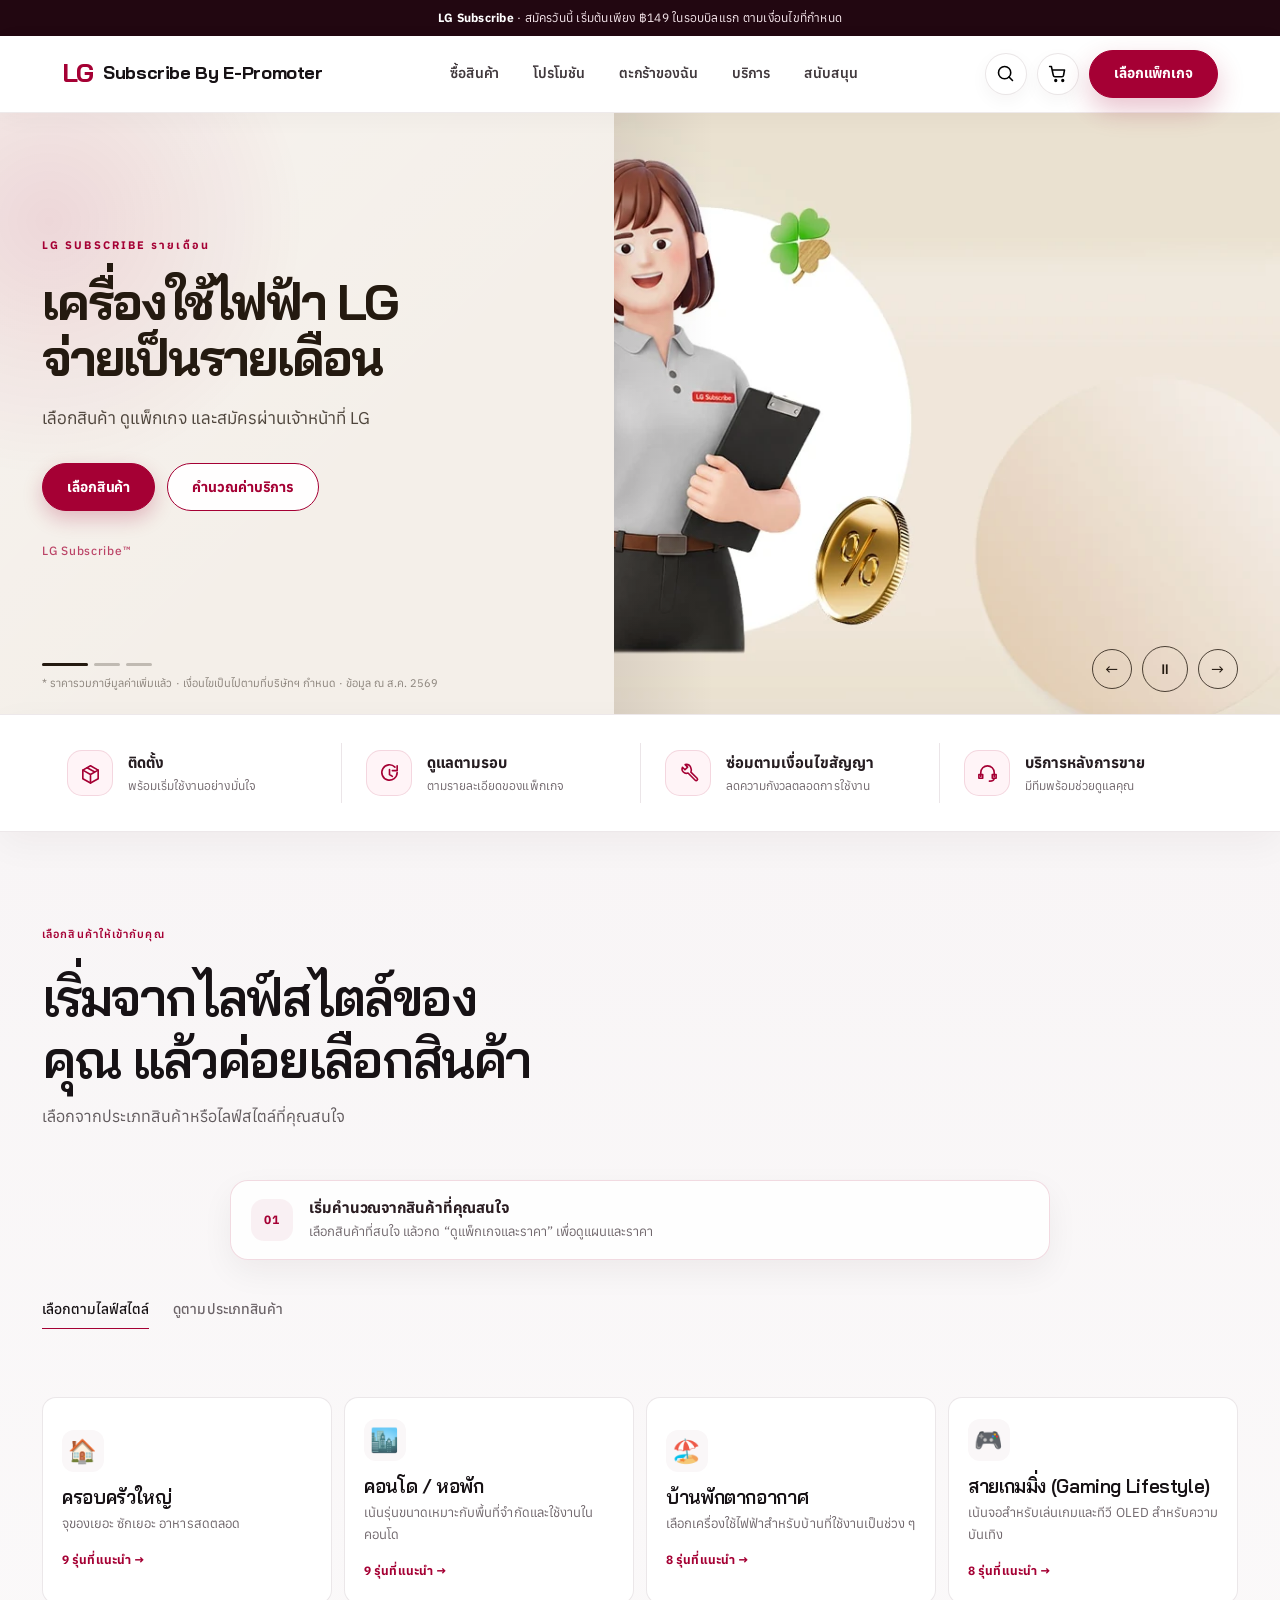
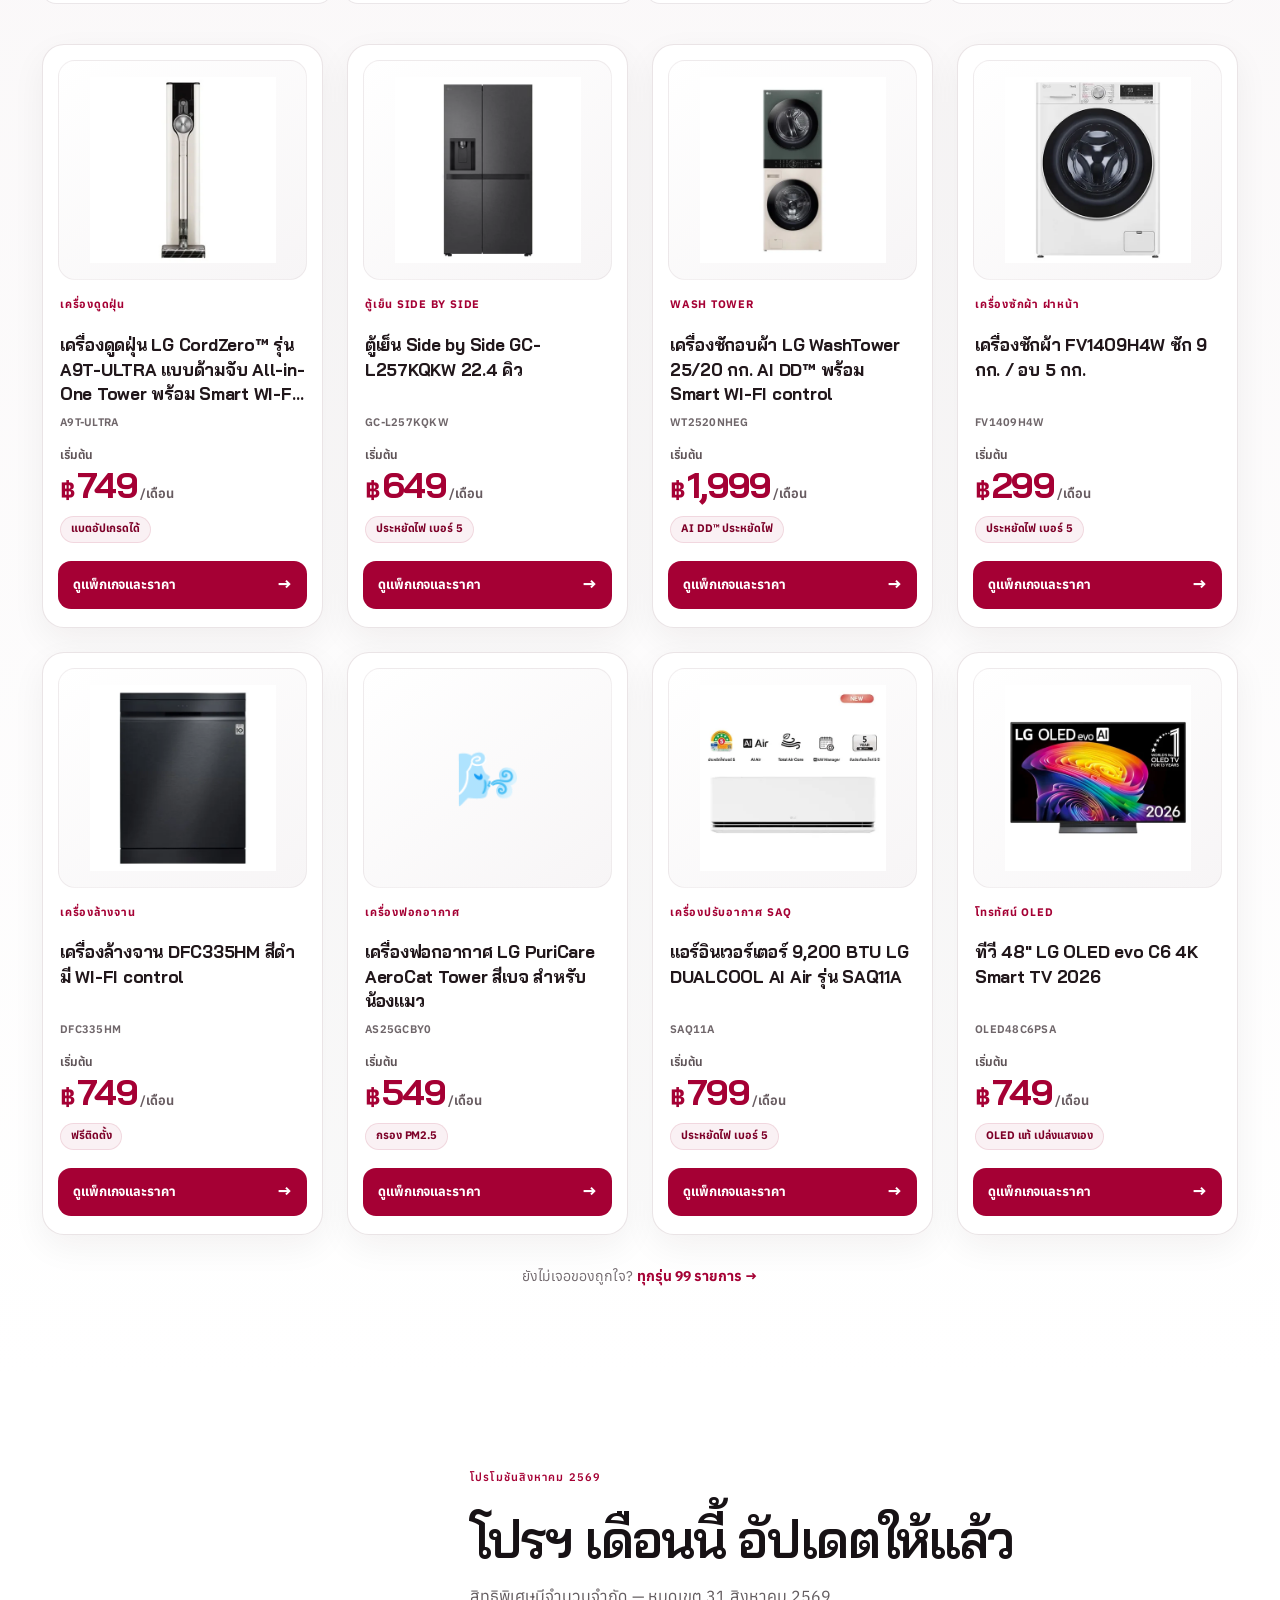
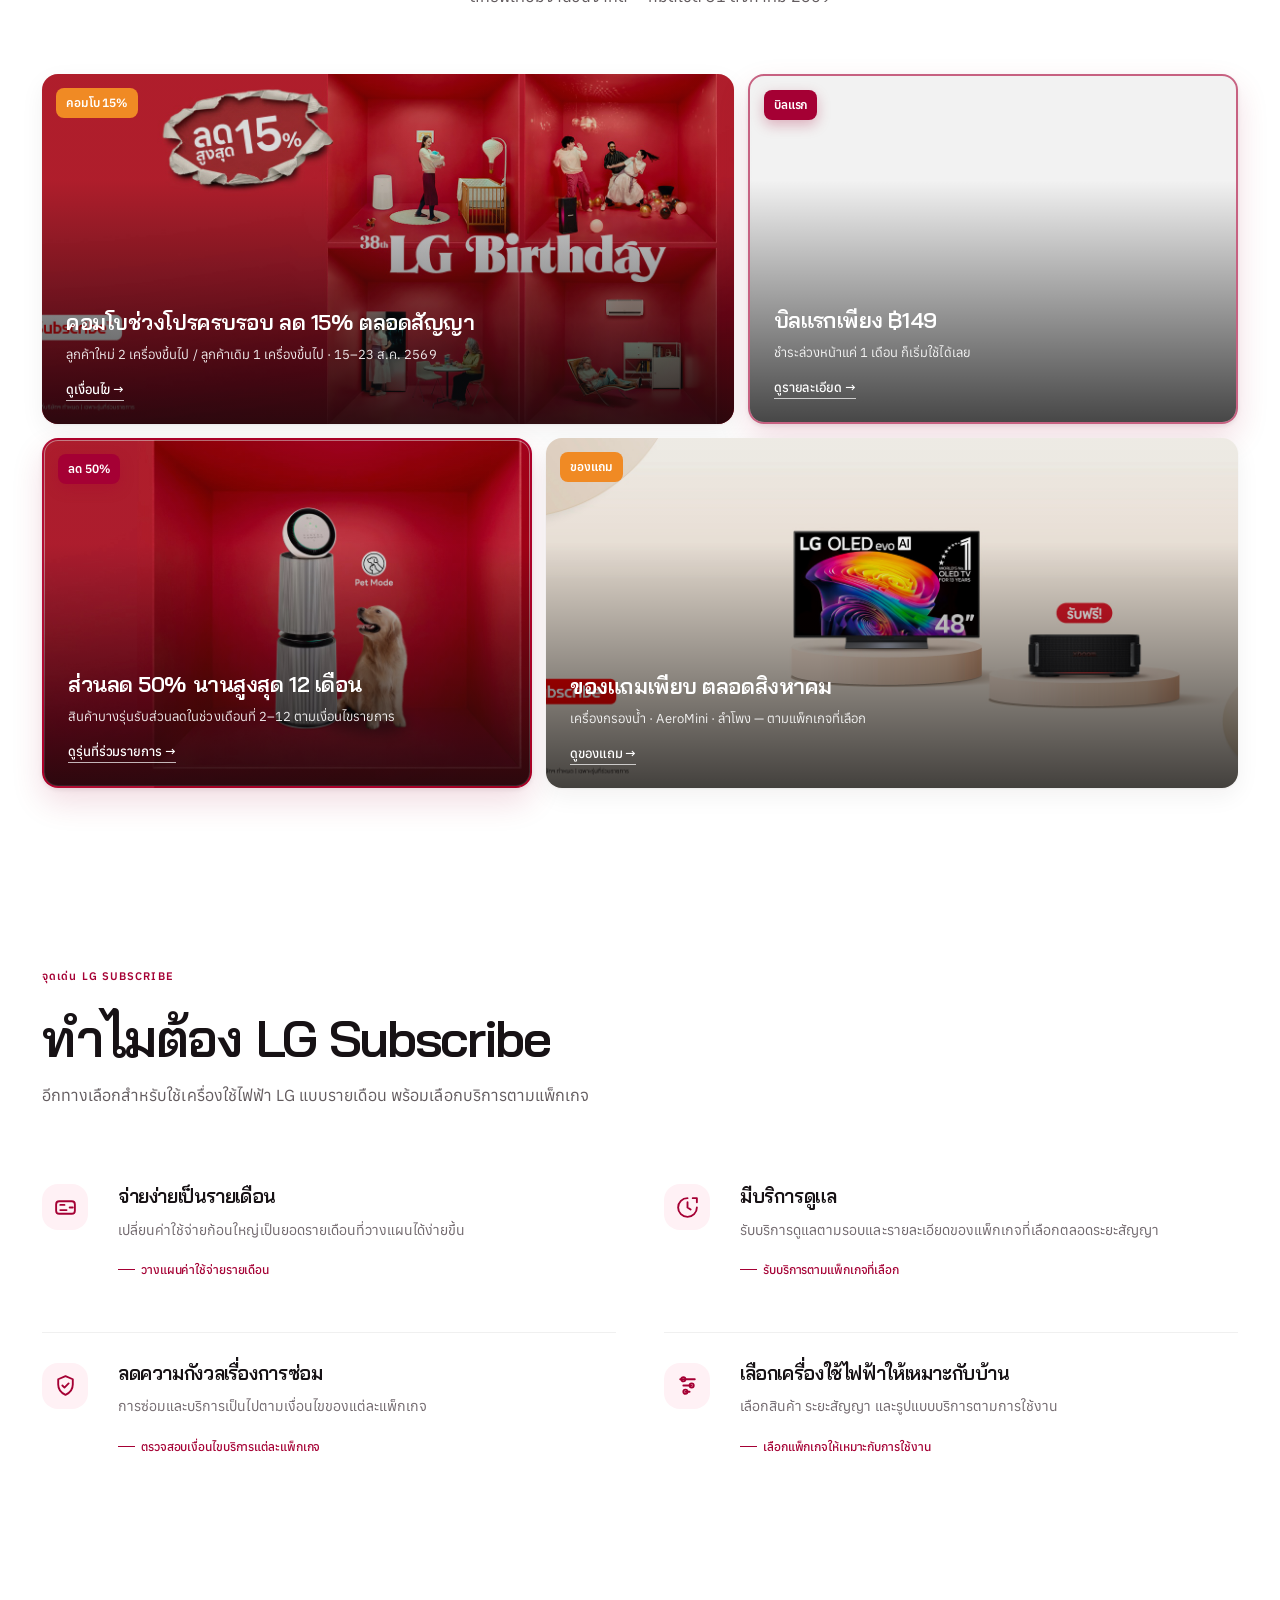
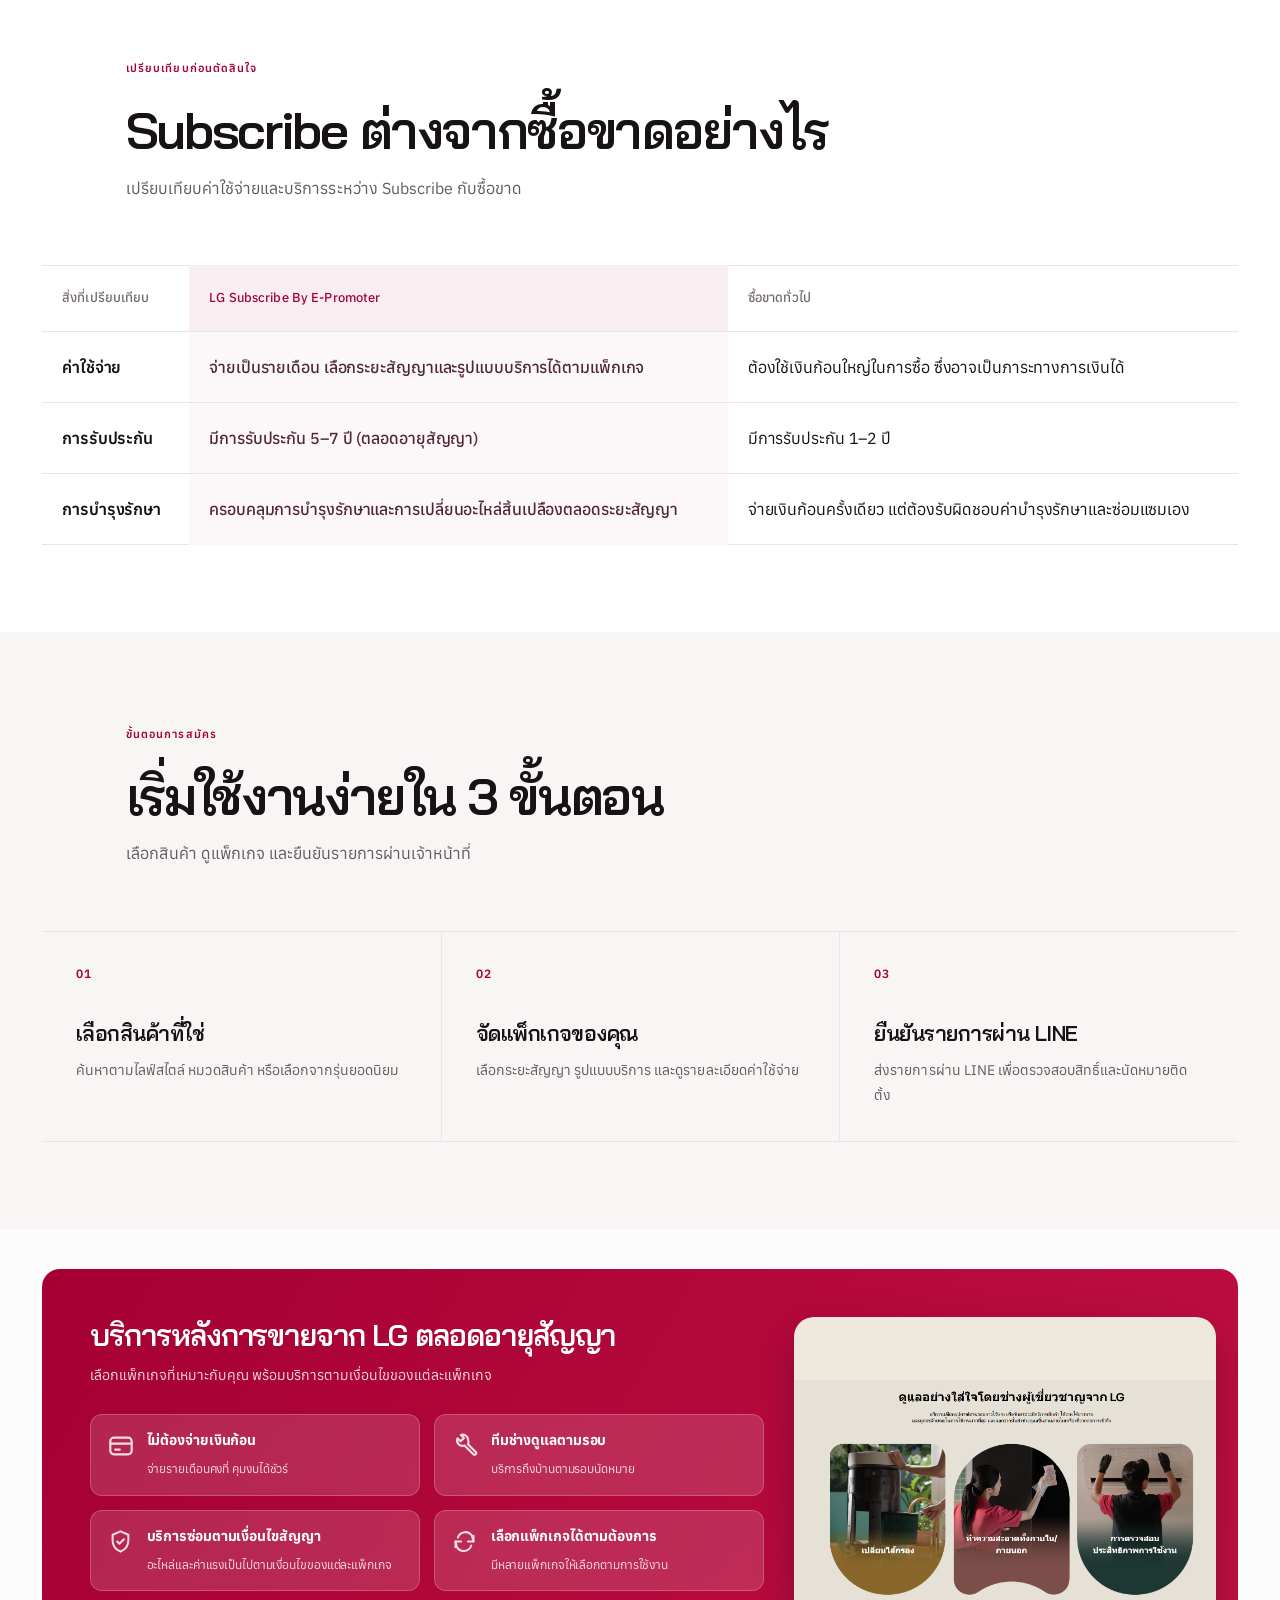
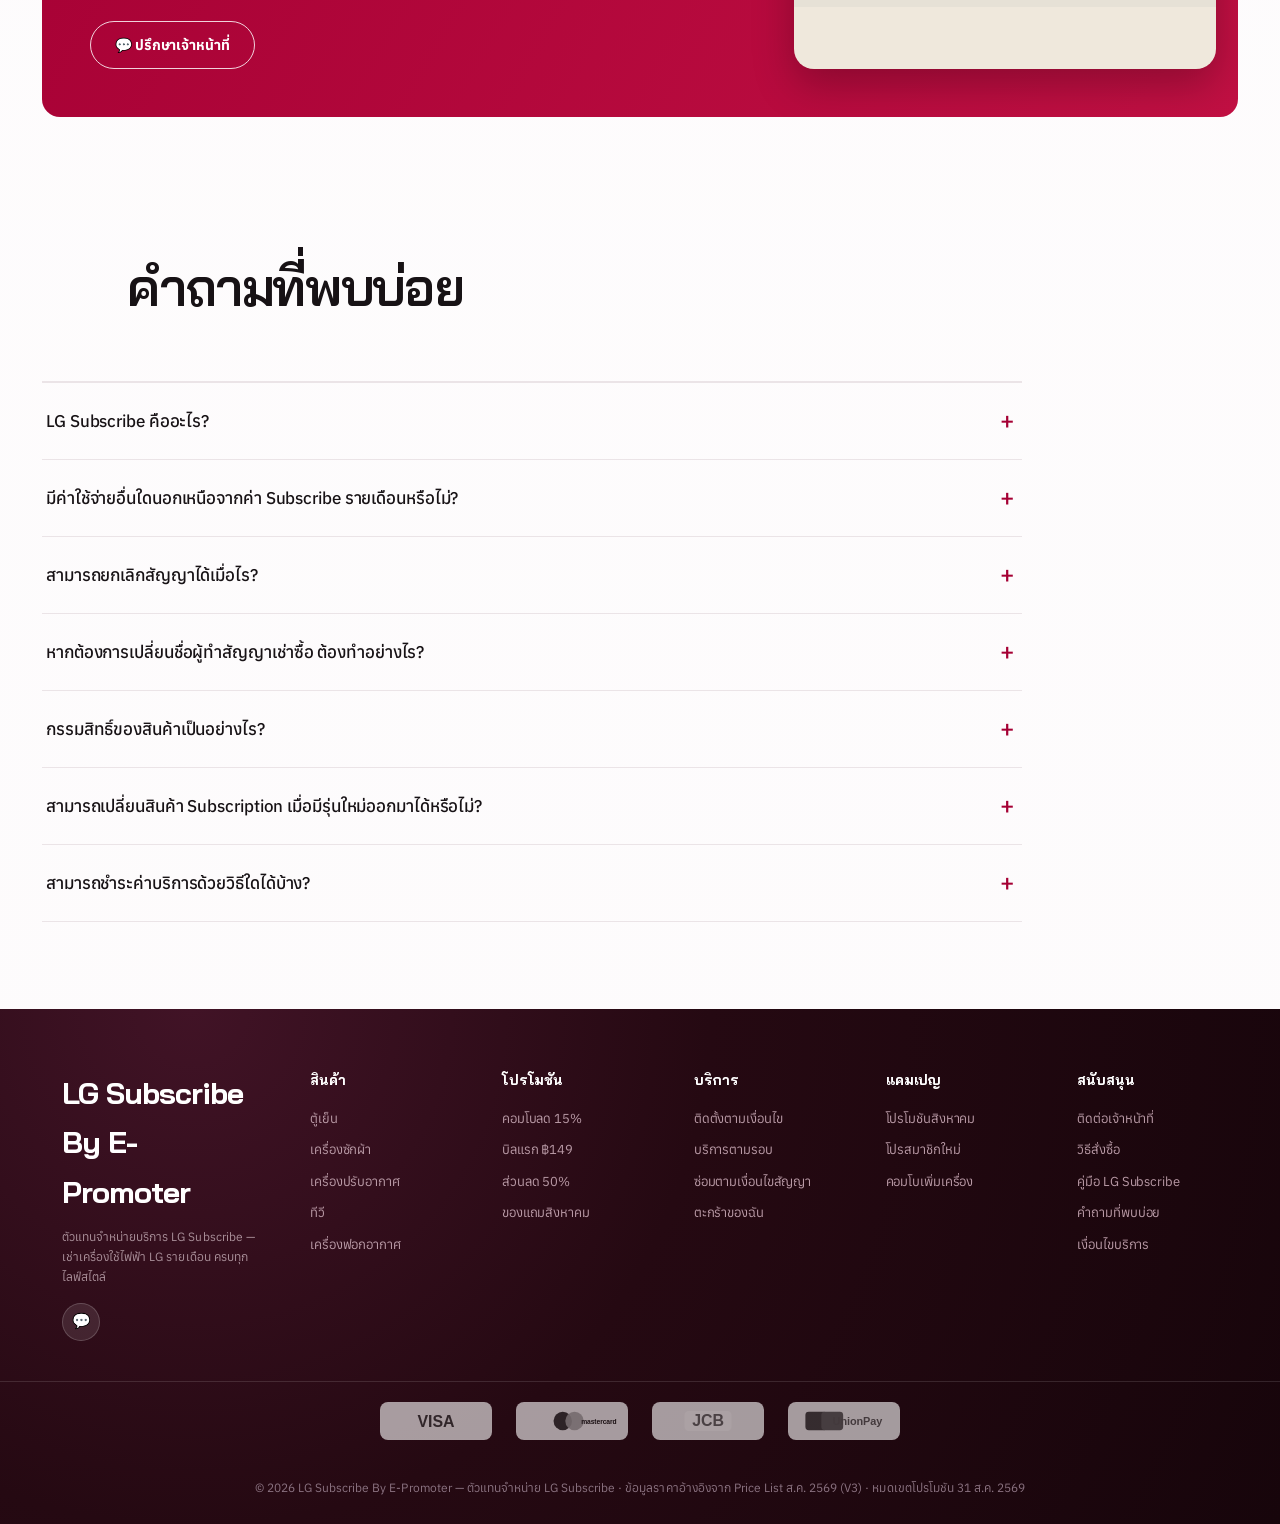
==== index.html @ c9eb8972 "Replace service section care artwork" ====
<!DOCTYPE html>
<html lang="th">
<head>
    <meta charset="UTF-8">
    <meta name="viewport" content="width=device-width, initial-scale=1.0">
    <meta name="description" content="เลือกเครื่องใช้ไฟฟ้า LG Subscribe แบบรายเดือน พร้อมบริการดูแลตามแพ็กเกจ เปรียบเทียบสินค้า ราคา และสร้างแพ็กเกจ LG Subscribe By E-Promoter ได้ในที่เดียว">
    <meta name="theme-color" content="#A50034">
    <link rel="canonical" href="https://eakkapantanyanon.github.io/lg-subscribe-store/">
    <link rel="icon" href="data:image/svg+xml,%3Csvg xmlns='http://www.w3.org/2000/svg' viewBox='0 0 32 32'%3E%3Ccircle cx='16' cy='16' r='16' fill='%23A50034'/%3E%3Ctext x='16' y='21' text-anchor='middle' font-family='Arial' font-size='14' font-weight='700' fill='white'%3ELG%3C/text%3E%3C/svg%3E">
    <meta property="og:title" content="LG Subscribe By E-Promoter | LG Subscribe เช่าเครื่องใช้ไฟฟ้ารายเดือน">
    <meta property="og:description" content="เลือกเครื่องใช้ไฟฟ้า LG Subscribe แบบรายเดือน พร้อมบริการดูแลตามแพ็กเกจและสร้างแพ็กเกจ LG Subscribe By E-Promoter">
    <meta property="og:type" content="website">
    <meta property="og:url" content="https://eakkapantanyanon.github.io/lg-subscribe-store/">
    <meta property="og:image" content="https://eakkapantanyanon.github.io/lg-subscribe-store/images/hero-8-d.webp">
    <meta name="twitter:card" content="summary_large_image">
    <meta name="twitter:title" content="LG Subscribe By E-Promoter | LG Subscribe เช่าเครื่องใช้ไฟฟ้ารายเดือน">
    <meta name="twitter:description" content="เลือกเครื่องใช้ไฟฟ้า LG Subscribe แบบรายเดือน พร้อมบริการดูแลตามแพ็กเกจและสร้างแพ็กเกจ LG Subscribe By E-Promoter">
    <meta name="twitter:image" content="https://eakkapantanyanon.github.io/lg-subscribe-store/images/hero-8-d.webp">
    <script type="application/ld+json">{"@context":"https://schema.org","@graph":[{"@type":"Organization","name":"LG Subscribe By E-Promoter","url":"https://eakkapantanyanon.github.io/lg-subscribe-store/","description":"ตัวแทนจำหน่ายบริการ LG Subscribe สำหรับเครื่องใช้ไฟฟ้า LG แบบรายเดือน"},{"@type":"WebSite","name":"LG Subscribe By E-Promoter","url":"https://eakkapantanyanon.github.io/lg-subscribe-store/","inLanguage":"th-TH"}]}</script>
    <link rel="preconnect" href="https://www.lg.com" crossorigin>
    <link rel="preconnect" href="https://fonts.googleapis.com">
    <link rel="preconnect" href="https://fonts.gstatic.com" crossorigin>
    <link rel="preload" as="style" href="https://fonts.googleapis.com/css2?family=Anuphan:wght@400;500;600;700&family=Bai+Jamjuree:wght@500;600;700&display=swap" onload="this.onload=null;this.rel='stylesheet'">
    <noscript><link rel="stylesheet" href="https://fonts.googleapis.com/css2?family=Anuphan:wght@400;500;600;700&family=Bai+Jamjuree:wght@500;600;700&display=swap"></noscript>
    <link rel="preload" as="image" href="images/hero-8-d.webp" type="image/webp" media="(min-width: 861px)" fetchpriority="high">
    <link rel="preload" as="image" href="images/hero-8-m.webp" type="image/webp" media="(max-width: 860px)" fetchpriority="high">
    <title>LG Subscribe By E-Promoter | LG Subscribe เช่าเครื่องใช้ไฟฟ้ารายเดือน</title>
    <!-- TODO: ติดตั้ง GA4 / Google Tag Manager ตรงนี้ (วาง snippet ก่อน </head>)
         เมื่อติดตั้งแล้ว dataLayer event จาก hero (hero_cta_click) จะถูกส่งถึง GA4 อัตโนมัติ -->
    <style>
        :root {
            --lg-red: #A50034;
            --lg-red-dark: #7a0026;
            --lg-red-soft: #fdf3f5;
            --ink: #111111;
            --ink-2: #3a3a3c;
            --muted: #6e6e73;
            --line: #e8e4e6;
            --bg: #ffffff;
            --bg-soft: #f6f4f5;
            --accent-orange: #F08A24;
            --radius: 16px;
            --radius-sm: 12px;
        }
        * { margin: 0; padding: 0; box-sizing: border-box; font-family: 'Anuphan', 'Noto Sans Thai', Tahoma, 'Segoe UI', sans-serif; }
        html { scroll-behavior: smooth; }
        body { background: var(--bg); color: var(--ink); line-height: 1.6; overflow-x: hidden; }

        .container { max-width: 1200px; margin: 0 auto; padding: 0 22px; }
        a { text-decoration: none; color: inherit; }
        :focus-visible { outline: 3px solid rgba(165,0,52,.35); outline-offset: 3px; }
        .skip-link { position: fixed; left: 12px; top: -60px; z-index: 2000; background: #fff; color: var(--lg-red); padding: 10px 16px; border-radius: 8px; font-weight: 700; }
        .skip-link:focus { top: 12px; }

        /* ================= Header ================= */
        header {
            position: sticky; top: 0; z-index: 1000;
            background: rgba(255,255,255,0.96);
            backdrop-filter: blur(10px);
            border-bottom: 1px solid var(--line);
        }
        .header-inner {
            max-width: 1200px; margin: 0 auto;
            display: flex; align-items: center; justify-content: space-between;
            padding: 14px 22px; gap: 20px;
        }
        .brand { display: flex; align-items: center; gap: 10px; }
        .brand .lg-mark {
            font-size: 26px; font-weight: 800; letter-spacing: -1px;
            color: var(--lg-red);
        }
        .brand .lg-mark small { font-size: 10px; letter-spacing: 1px; color: var(--muted); display: block; font-weight: 600; }
        .nav-links { display: flex; gap: 34px; }
        .nav-links a {
            font-size: 14px; font-weight: 500; color: var(--ink-2);
            transition: color 0.2s; padding: 4px 0; border-bottom: 2px solid transparent;
        }
        .nav-links a:hover { color: var(--lg-red); border-bottom-color: var(--lg-red); }
        .header-actions { display: flex; gap: 10px; align-items: center; }
        .icon-btn {
            width: 42px; height: 42px; border-radius: 50%;
            border: 1px solid var(--line); background: #fff;
            display: flex; align-items: center; justify-content: center;
            font-size: 17px; cursor: pointer; transition: all 0.2s;
        }
        .icon-btn:hover { border-color: var(--lg-red); color: var(--lg-red); }
        .hamburger { display: none; }
        .mobile-menu {
            display: none; flex-direction: column; gap: 4px;
            background: #fff; border-top: 1px solid var(--line);
            padding: 10px 22px 16px;
        }
        .mobile-menu a { font-size: 15px; font-weight: 600; color: var(--ink-2); padding: 12px 4px; border-bottom: 1px solid var(--line); }
        .mobile-menu a:hover, .mobile-menu a.active { color: var(--lg-red); }
        @media (max-width: 820px) {
            .nav-links { display: none; }
            .hamburger { display: flex; }
            .mobile-menu.open { display: flex; }
        }

        /* ================= Hero carousel (สไตล์ LG Subscribe) ================= */
        .hero { position: relative; overflow: hidden; --hero-timer: 6s; }
        .hero-track { position: relative; min-height: min(72vh, 640px); }
        .hero-slide {
            position: absolute; inset: 0;
            display: grid; grid-template-columns: 40fr 60fr;
            opacity: 0; visibility: hidden;
            transition: opacity 0.6s ease, visibility 0.6s ease;
        }
        .hero-slide.active { opacity: 1; visibility: visible; z-index: 2; }
        /* ธีมสไลด์: แดงแบรนด์ (โปร/ลด/ของแถม) vs ครีม-เบจ (คุณค่า/บริการ) */
        .hero-slide[data-theme="red"] {
            --hero-bg: #CE0000; --hero-fg: #ffffff;
            --hero-fg-soft: rgba(255,255,255,0.88); --hero-label: rgba(255,255,255,0.72);
            --hero-solid-bg: #ffffff; --hero-solid-text: #CE0000;
            --hero-outline: rgba(255,255,255,0.9);
            --hero-logo-border: #CE0000; --hero-logo-text: #CE0000;
            --hero-pedestal: rgba(90,0,0,0.4); --hero-glow: rgba(255,255,255,0.18);
        }
        .hero-slide[data-theme="cream"] {
            --hero-bg: #F3EBDD; --hero-fg: #241a10;
            --hero-fg-soft: rgba(36,26,16,0.8); --hero-label: rgba(36,26,16,0.55);
            --hero-solid-bg: #241a10; --hero-solid-text: #F3EBDD;
            --hero-outline: rgba(36,26,16,0.85);
            --hero-logo-border: #A50034; --hero-logo-text: #A50034;
            --hero-pedestal: rgba(120,85,40,0.28); --hero-glow: rgba(255,255,255,0.35);
        }
        .hero-left {
            background: var(--hero-bg); color: var(--hero-fg);
            padding: 52px clamp(28px, 5vw, 76px) 96px;
            display: flex; flex-direction: column; justify-content: center;
        }
        .h-label { font-size: 13px; font-weight: 300; letter-spacing: 3px; text-transform: uppercase; color: var(--hero-label); margin-bottom: 16px; }
        .hero-left h1 { font-size: clamp(26px, 3.4vw, 44px); font-weight: 800; line-height: 1.14; margin-bottom: 12px; }
        .h-dates { font-size: 13px; color: var(--hero-label); letter-spacing: 0.4px; margin-bottom: 14px; font-weight: 500; }
        .h-detail { font-size: 15px; color: var(--hero-fg-soft); max-width: 400px; margin-bottom: 28px; }
        .h-btns { display: flex; gap: 12px; flex-wrap: wrap; margin-bottom: 36px; }
        .h-btn { padding: 12px 24px; border-radius: 999px; font-size: 14px; font-weight: 700; transition: all 0.25s; cursor: pointer; }
        .h-btn-outline { border: 1.5px solid var(--hero-outline); color: var(--hero-fg); background: transparent; }
        .h-btn-outline:hover { background: rgba(255,255,255,0.14); }
        .h-btn-solid { background: var(--hero-solid-bg); color: var(--hero-solid-text); border: 1.5px solid var(--hero-solid-bg); }
        .h-btn-solid:hover { transform: translateY(-2px); box-shadow: 0 10px 26px rgba(0,0,0,0.22); }
        .h-btn-soft { border: 1.5px solid var(--hero-outline); background: rgba(255,255,255,0.16); color: var(--hero-fg); }
        .h-btn-soft:hover { background: rgba(255,255,255,0.3); }
        .h-logo {
            align-self: flex-start; background: #fff; color: var(--hero-logo-text);
            border: 1.5px solid var(--hero-logo-border); border-radius: 999px;
            padding: 9px 20px; font-size: 13px; font-weight: 800; letter-spacing: 0.5px;
        }
        .hero-right { background: var(--hero-bg); position: relative; overflow: hidden; display: flex; align-items: center; justify-content: center; }
        .hero-campaign {
            position: absolute; inset: 0; width: 100%; height: 100%;
            object-fit: cover; object-position: right center;
            display: block; transition: opacity 0.4s;
        }
        .hero-slide[data-fit="contain"] .hero-campaign { object-fit: contain; object-position: center; }
        /* สไลด์ OLED WEEK: ซูมค่อยๆ (Ken Burns) + แสงวิ่งแบบหน้าจอทีวี */
        .hero-campaign.kenburns { animation: heroKenburns 16s ease-in-out infinite alternate; will-change: transform; }
        @keyframes heroKenburns { from { transform: scale(1); } to { transform: scale(1.09); } }
        /* โหมดอ่านเร็ว (reduced motion): ปิดการเคลื่อนไหวทั้งหมดใน hero */
        @media (prefers-reduced-motion: reduce) {
            .hero-campaign.kenburns { animation: none; }
            .hero-shimmer { display: none; }
            .hero-progress button.active::after { animation: none; }
            .hero-slide { transition: none; }
        }
        .hero-shimmer {
            position: absolute; inset: 0; z-index: 2; pointer-events: none;
            background: linear-gradient(115deg, transparent 32%, rgba(255,255,255,0.14) 44%, rgba(255,255,255,0.26) 50%, rgba(255,255,255,0.14) 56%, transparent 68%);
            background-size: 260% 100%;
            animation: heroShimmer 4.8s linear infinite;
        }
        @keyframes heroShimmer { from { background-position: 130% 0; } to { background-position: -130% 0; } }
        /* badge สไตล์แคมเปญ LG: พื้นแดง ขอบขาว ตัวหนังสือขาว */
        .hero-badge {
            position: absolute; top: 14%; right: 8%; z-index: 3;
            background: #CE0000; color: #fff; border: 2px solid #fff;
            border-radius: 999px; padding: 8px 18px;
            font-size: 14px; font-weight: 800; letter-spacing: 0.3px; white-space: nowrap;
            box-shadow: 0 8px 22px rgba(0,0,0,0.28);
        }
        /* แถบควบคุมด้านล่าง */
        .hero-controls {
            position: absolute; bottom: 0; left: 0; right: 0; z-index: 6;
            display: flex; justify-content: space-between; align-items: flex-end;
            padding: 0 clamp(28px, 5vw, 76px) 22px; pointer-events: none;
        }
        .hero-progress-wrap { display: flex; flex-direction: column; gap: 8px; min-width: 0; max-width: calc(40% - 28px); }
        .hero-progress { display: flex; gap: 6px; pointer-events: auto; }
        .hero-progress button {
            width: 26px; height: 3px; border-radius: 2px; border: none; cursor: pointer; padding: 0;
            background: var(--ctl-idle); position: relative; overflow: hidden; transition: width 0.4s;
        }
        .hero-progress button.active { width: 46px; background: var(--ctl-idle); }
        .hero-progress button.active::after {
            content: ''; position: absolute; inset: 0; background: var(--ctl-active);
            animation: heroFill var(--hero-timer) linear forwards;
        }
        @keyframes heroFill { from { width: 0; } to { width: 100%; } }
        .hero-note { font-size: 11px; color: var(--ctl-muted); max-width: min(520px, 52vw); line-height: 1.65; overflow: visible; text-wrap: pretty; }
        .hero-nav { display: flex; gap: 10px; align-items: center; pointer-events: auto; }
        .hero-nav button {
            width: 40px; height: 40px; border-radius: 50%; border: 1.5px solid var(--ctl-outline);
            background: transparent; color: var(--ctl-fg); font-size: 16px; cursor: pointer;
            display: flex; align-items: center; justify-content: center; transition: all 0.2s;
        }
        .hero-nav button:hover { background: var(--ctl-hover-bg); color: var(--ctl-hover-fg); border-color: var(--ctl-hover-bg); }
        .hero-nav .play-btn { width: 46px; height: 46px; font-size: 14px; }
        .hero[data-current-theme="red"] {
            --ctl-muted: rgba(255,255,255,0.62); --ctl-idle: rgba(255,255,255,0.35);
            --ctl-active: #ffffff; --ctl-fg: #ffffff; --ctl-outline: rgba(255,255,255,0.9);
            --ctl-hover-bg: #ffffff; --ctl-hover-fg: #CE0000;
        }
        .hero[data-current-theme="cream"] {
            --ctl-muted: rgba(36,26,16,0.5); --ctl-idle: rgba(36,26,16,0.25);
            --ctl-active: #241a10; --ctl-fg: #241a10; --ctl-outline: rgba(36,26,16,0.8);
            --ctl-hover-bg: #241a10; --ctl-hover-fg: #ffffff;
        }
        @media (max-width: 860px) {
            .hero-track { min-height: 0; }
            .hero-slide { position: relative; display: none; grid-template-columns: 1fr; }
            .hero-slide.active { display: block; }
            .hero-left { padding: 38px 24px 96px; }
            .hero-right { min-height: 320px; }
            .hero-campaign { object-position: center; }
            .hero-badge { padding: 6px 14px; font-size: 12px; top: 8%; right: 5%; }
            .hero-controls { padding: 0 18px 16px; }
            .hero-note { max-width: 46vw; }
        }

        /* ================= Sections ================= */
        section { padding: 72px 0; }
        .section-head { text-align: center; max-width: 720px; margin: 0 auto 44px; }
        .section-head h2 { font-size: clamp(26px, 3.4vw, 36px); font-weight: 700; margin-bottom: 12px; }
        .section-head p { color: var(--muted); font-size: 15px; }
        .kicker {
            display: inline-block; color: var(--lg-red); font-weight: 700; font-size: 13px;
            letter-spacing: 2px; text-transform: uppercase; margin-bottom: 10px;
        }

        /* --- Toggle pills + category icons --- */
        .mode-toggle {
            display: flex; gap: 6px; background: var(--bg-soft);
            padding: 6px; border-radius: 999px; width: fit-content; margin: 0 auto 38px;
        }
        .mode-toggle button {
            border: none; background: transparent; padding: 10px 28px; border-radius: 999px;
            font-size: 14px; font-weight: 600; color: var(--muted); cursor: pointer; transition: all 0.25s;
        }
        .mode-toggle button.active { background: var(--lg-red); color: #fff; box-shadow: 0 4px 14px rgba(165,0,52,0.3); }
        .cat-icons { display: flex; flex-wrap: wrap; gap: 18px; justify-content: center; margin-bottom: 40px; }
        .cat-item { cursor: pointer; text-align: center; width: 84px; position: relative; }
        .cat-item .circle {
            width: 74px; height: 74px; border-radius: 50%;
            border: 1.5px solid var(--line); background: #fff;
            display: flex; align-items: center; justify-content: center;
            font-size: 30px; margin: 0 auto 8px; transition: all 0.25s;
        }
        .cat-item:hover .circle { border-color: var(--lg-red); transform: translateY(-2px); }
        .cat-item.active .circle { border-color: var(--lg-red); background: var(--lg-red-soft); box-shadow: 0 0 0 4px rgba(165,0,52,0.1); }
        .cat-item span { font-size: 12px; color: var(--muted); font-weight: 600; }
        .cat-item.active span { color: var(--lg-red); }
        /* ตัวเลขจำนวนรุ่น มุมขวาล่างของวงกลม */
        .cat-count {
            position: absolute; top: 52px; right: 2px;
            background: var(--lg-red); color: #fff;
            font-size: 10px; font-weight: 800; line-height: 1;
            min-width: 18px; height: 18px; border-radius: 999px;
            display: flex; align-items: center; justify-content: center;
            padding: 0 4px; border: 2px solid #fff;
        }

        /* --- มือถือ: แถวกลุ่มเลื่อนแนวนอน (ประหยัดพื้นที่แนวตั้ง) --- */
        @media (max-width: 720px) {
            .cat-icons {
                flex-wrap: nowrap; overflow-x: auto; justify-content: flex-start;
                padding: 4px 2px 12px; margin-bottom: 30px;
                scroll-snap-type: x mandatory; -webkit-overflow-scrolling: touch;
                scrollbar-width: none;
            }
            .cat-icons::-webkit-scrollbar { display: none; }
            .cat-item { flex: 0 0 auto; scroll-snap-align: start; }
        }

        /* --- หมวดหมู่ย่อย (chip) — แสดงเมื่อเลือกกลุ่ม --- */
        .sub-cats { display: flex; flex-wrap: wrap; gap: 8px; justify-content: center; margin: -14px 0 40px; }
        .sub-chip {
            border: 1px solid var(--line); background: #fff; border-radius: 999px;
            padding: 8px 16px; font-size: 13px; font-weight: 600; color: var(--muted);
            cursor: pointer; transition: all 0.2s;
        }
        .sub-chip:hover { border-color: var(--lg-red); color: var(--lg-red); }
        .sub-chip.active { background: var(--lg-red); border-color: var(--lg-red); color: #fff; }
        .sub-chip .chip-promo { color: var(--accent-orange); font-weight: 700; }
        .sub-chip:hover .chip-promo { color: var(--accent-orange); }
        .sub-chip.active .chip-promo { color: #fff; }

        /* --- Lifestyle cards --- */
        .lifestyle-grid { display: grid; grid-template-columns: repeat(auto-fit, minmax(240px, 1fr)); gap: 18px; margin-bottom: 40px; }
        .lifestyle-card {
            border: 1.5px solid var(--line); border-radius: var(--radius);
            padding: 22px; cursor: pointer; transition: all 0.25s; background: #fff;
        }
        .lifestyle-card:hover { border-color: var(--lg-red); transform: translateY(-3px); box-shadow: 0 10px 26px rgba(0,0,0,0.06); }
        .lifestyle-card.active { border-color: var(--lg-red); background: var(--lg-red-soft); }
        .lifestyle-card .l-emoji { font-size: 30px; margin-bottom: 10px; }
        .lifestyle-card h4 { font-size: 16px; margin-bottom: 4px; }
        .lifestyle-card p { font-size: 13px; color: var(--muted); }
        .lifestyle-card .l-count { font-size: 12px; color: var(--lg-red); font-weight: 700; margin-top: 8px; display: inline-block; }

        /* --- Product grid --- */
        .product-grid { display: grid; grid-template-columns: repeat(4, 1fr); gap: 22px; }
        @media (max-width: 1024px) { .product-grid { grid-template-columns: repeat(3, 1fr); } }
        @media (max-width: 720px) { .product-grid { grid-template-columns: repeat(2, 1fr); } }
        @media (max-width: 460px) { .product-grid { grid-template-columns: 1fr; } }
        .p-card {
            background: linear-gradient(180deg, #ffffff 0%, #faf8f9 100%);
            border-radius: var(--radius); padding: 18px 18px 20px;
            display: flex; flex-direction: column; transition: transform 0.25s;
        }
        .p-card:hover { transform: translateY(-5px); }
        .p-img { background: #fff; border-radius: var(--radius-sm); height: 170px; display: flex; align-items: center; justify-content: center; overflow: hidden; }
        .p-img img { width: 100%; height: 100%; box-sizing: border-box; object-fit: contain; object-position: center; padding: 12px; }
        .p-emoji { font-size: 52px; }
        .p-cat { font-size: 12px; color: var(--muted); margin-top: 14px; font-weight: 600; }
        .p-name { font-size: 17px; font-weight: 700; margin: 2px 0 4px; line-height: 1.35; }
        .p-model { font-size: 12px; color: var(--muted); margin-bottom: 8px; }
        .p-price { font-size: 22px; font-weight: 800; color: var(--lg-red); }
        .p-price small { font-size: 12px; color: var(--muted); font-weight: 600; }
        .p-badge {
            display: inline-block; background: var(--accent-orange); color: #fff;
            font-size: 11px; font-weight: 700; padding: 3px 10px; border-radius: 999px; margin-top: 8px; width: fit-content;
        }
        .p-cta { margin-top: 14px; font-size: 13px; font-weight: 700; color: var(--lg-red); }
        .grid-note { text-align: center; margin-top: 30px; font-size: 14px; color: var(--muted); }
        .grid-note a { color: var(--lg-red); font-weight: 700; }
        .grid-empty { grid-column: 1 / -1; text-align: center; color: var(--muted); padding: 50px 0; }

        /* ================= Promotions ================= */
        #promotions { background: var(--bg-soft); }
        .promo-grid { display: grid; grid-template-columns: repeat(4, 1fr); gap: 18px; }
        @media (max-width: 1024px) { .promo-grid { grid-template-columns: repeat(2, 1fr); } }
        @media (max-width: 560px) { .promo-grid { grid-template-columns: 1fr; } }
        .promo-card {
            position: relative; border-radius: var(--radius); overflow: hidden;
            min-height: 300px; display: flex; align-items: flex-end; cursor: pointer;
            background-size: cover; background-position: center;
        }
        .promo-card::before { content: ''; position: absolute; inset: 0; background: linear-gradient(180deg, rgba(0,0,0,0.05) 30%, rgba(0,0,0,0.72) 100%); }
        .promo-card.dark::before { background: linear-gradient(180deg, rgba(10,10,12,0.15) 30%, rgba(10,10,12,0.8) 100%); }
        .promo-body { position: relative; z-index: 2; padding: 24px; color: #fff; }
        .promo-body h3 { font-size: 21px; font-weight: 700; margin-bottom: 6px; }
        .promo-body p { font-size: 13px; color: rgba(255,255,255,0.9); margin-bottom: 10px; }
        .promo-body .promo-link { font-size: 13px; font-weight: 700; border-bottom: 1.5px solid rgba(255,255,255,0.7); padding-bottom: 2px; }
        .promo-tag {
            position: absolute; top: 16px; left: 16px; z-index: 3;
            background: var(--accent-orange); color: #fff; font-size: 12px; font-weight: 700;
            padding: 5px 14px; border-radius: 999px;
        }

        /* ================= Service banner ================= */
        #services { padding: 40px 0; }
        .service-banner {
            background: linear-gradient(120deg, var(--lg-red) 0%, #c11043 100%);
            border-radius: 28px; padding: 48px 22px 48px 48px;
            display: grid; grid-template-columns: 1.6fr 1fr; gap: 30px; align-items: center;
            color: #fff; position: relative; overflow: hidden;
        }
        @media (max-width: 860px) { .service-banner { grid-template-columns: 1fr; padding: 34px 24px; } .service-img { display: none; } }
        .service-banner h2 { font-size: 30px; font-weight: 700; margin-bottom: 8px; }
        .service-banner .sub { font-size: 14px; color: rgba(255,255,255,0.85); margin-bottom: 26px; max-width: 480px; }
        .service-feats { display: grid; grid-template-columns: repeat(2, 1fr); gap: 14px; margin-bottom: 30px; }
        @media (max-width: 560px) { .service-feats { grid-template-columns: 1fr; } }
        .s-feat {
            background: rgba(255,255,255,0.14); border: 1px solid rgba(255,255,255,0.22);
            border-radius: var(--radius-sm); padding: 14px 16px; backdrop-filter: blur(6px);
            display: flex; gap: 12px; align-items: flex-start;
        }
        .s-feat .f-emoji { font-size: 22px; }
        .s-feat b { display: block; font-size: 14px; margin-bottom: 2px; }
        .s-feat span { font-size: 12px; color: rgba(255,255,255,0.85); }
        .service-img { border-radius: 20px; height: 100%; min-height: 320px; background-size: contain; background-repeat: no-repeat; background-position: center; background-color: #efe8dc; box-shadow: 0 16px 40px rgba(0,0,0,0.25); }
        .btn-pill.light { background: #fff; color: var(--lg-red); }
        .btn-pill.light:hover { background: var(--lg-red-soft); transform: translateY(-2px); box-shadow: 0 8px 24px rgba(0,0,0,0.2); }

        /* ================= Footer ================= */
        footer { background: linear-gradient(180deg, #2b0a16 0%, #20060f 100%); color: #d9c8ce; padding-top: 60px; }
        .footer-grid {
            max-width: 1200px; margin: 0 auto; padding: 0 22px 40px;
            display: grid; grid-template-columns: 1.4fr repeat(5, 1fr); gap: 30px;
        }
        @media (max-width: 1024px) { .footer-grid { grid-template-columns: repeat(3, 1fr); } }
        @media (max-width: 640px) { .footer-grid { grid-template-columns: repeat(2, 1fr); } }
        .f-brand .lg-mark { font-size: 30px; font-weight: 800; color: #fff; letter-spacing: -1px; }
        .f-brand .lg-mark span { color: #ff8aa8; }
        .f-brand p { font-size: 12px; color: #a98f99; margin: 10px 0 16px; max-width: 220px; }
        .socials { display: flex; gap: 10px; }
        .socials a {
            width: 38px; height: 38px; border-radius: 50%;
            background: rgba(255,255,255,0.1); border: 1px solid rgba(255,255,255,0.18);
            display: flex; align-items: center; justify-content: center;
            font-size: 15px; color: #fff; transition: all 0.2s;
        }
        .socials a:hover { background: var(--lg-red); border-color: var(--lg-red); transform: translateY(-2px); }
        .f-col h3 { font-size: 14px; font-weight: 700; color: #fff; margin-bottom: 16px; }
        .f-col a { display: block; font-size: 13px; color: #b99aa6; margin-bottom: 10px; font-weight: 400; transition: color 0.2s; }
        .f-col a:hover { color: #fff; }
        .payments {
            border-top: 1px solid rgba(255,255,255,0.12);
            padding: 20px 22px; display: flex; flex-wrap: wrap; gap: 10px; justify-content: center; align-items: center;
        }
        .payments span {
            font-size: 11px; color: #a98f99; font-weight: 600;
            padding: 6px 16px; border: 1px solid rgba(255,255,255,0.16); border-radius: 6px;
            background: rgba(255,255,255,0.05);
        }
        .copyright { text-align: center; font-size: 12px; color: #8a7280; padding: 18px 22px 26px; }

        /* ================= Mobile refinements ================= */
        @media (max-width: 640px) {
            section { padding: 44px 0; }
            .hero-left { padding: 32px 20px 92px; }
            .hero-left h1 { font-size: 26px; }
            .h-btn { padding: 11px 20px; font-size: 13px; }
            .h-detail { font-size: 14px; }
            .btn-pill { padding: 12px 26px; font-size: 14px; }

            .service-banner { border-radius: 20px; }
            .service-banner h2 { font-size: 24px; }
            .p-img { height: 140px; }
            .p-price { font-size: 19px; }
            .cond-grid, .promo-grid { gap: 12px; }
        }

        /* ================= Premium homepage refresh ================= */
        body { letter-spacing: -0.01em; }
        .announcement { background: #220711; color: #f8e9ee; text-align: center; padding: 8px 20px; font-size: 12px; letter-spacing: .02em; }
        .announcement strong { color: #fff; }
        .brand-copy { display: flex; flex-direction: column; line-height: 1.05; }
        .brand-copy b { font-size: 18px; letter-spacing: -.02em; }
        .brand-copy span { color: var(--muted); font-size: 10px; letter-spacing: .12em; margin-top: 5px; }
        .header-cta { display: inline-flex; align-items: center; justify-content: center; min-height: 42px; padding: 0 20px; border-radius: 999px; background: var(--lg-red); color: #fff; font-size: 13px; font-weight: 700; }
        .header-cta:hover { background: var(--lg-red-dark); }
        .hero { padding: 0; }
        .hero-track { min-height: min(76vh, 690px); }
        .hero-slide[data-theme="cream"] { --hero-bg: #f4efe9; }
        .hero-left { padding-left: max(28px, calc((100vw - 1200px) / 2)); }
        .hero-left h1 { font-size: clamp(38px, 4.2vw, 62px); letter-spacing: -.045em; max-width: 620px; }
        .h-detail { font-size: 17px; line-height: 1.75; }
        .h-dates { margin: 0 0 14px; color: var(--hero-fg); font-size: 15px; font-weight: 800; }
        .h-logo { border: 0; padding: 0; background: transparent; color: var(--hero-fg); opacity: .7; }
        .benefit-icon { flex: 0 0 auto; display: grid; place-items: center; color: var(--lg-red); font-weight: 800; }
        #why { padding-top: 96px; }
        .benefit-grid { display: grid; grid-template-columns: repeat(2, 1fr); gap: 28px 48px; }
        .benefit-card { padding: 0 0 24px; }
        .benefit-card::before, .benefit-card::after { content: none; }
        .benefit-icon { width: 56px; height: 56px; border-radius: 18px; background: linear-gradient(145deg, #fff2f6, #f9e5eb); box-shadow: inset 0 0 0 1px rgba(165,0,52,.07); }
        .benefit-icon svg { width: 25px; height: 25px; fill: none; stroke: currentColor; stroke-width: 1.8; stroke-linecap: round; stroke-linejoin: round; }
        .benefit-card h3 { margin: 26px 0 9px; font-size: 19px; line-height: 1.35; }
        .benefit-card p { margin: 0; color: var(--muted); font-size: 14px; line-height: 1.75; }
        .benefit-note { display: inline-flex; align-items: center; gap: 6px; margin-top: 17px; color: var(--lg-red); font-size: 12px; font-weight: 800; }
        .benefit-note::before { content: ''; width: 17px; height: 1px; background: currentColor; }
        #products { background: #f8f6f5; }
        .mode-toggle { background: #ebe7e8; }
        .lifestyle-card { min-height: 210px; padding: 26px; border: 0; border-radius: 22px; box-shadow: inset 0 0 0 1px var(--line); }
        .lifestyle-card:nth-child(1) { background: linear-gradient(145deg,#fff 20%,#f9ecef); }
        .lifestyle-card:nth-child(2) { background: linear-gradient(145deg,#fff 20%,#edf2f4); }
        .lifestyle-card:nth-child(3) { background: linear-gradient(145deg,#fff 20%,#f6f0e7); }
        .lifestyle-card:nth-child(4) { background: linear-gradient(145deg,#fff 20%,#eee9f3); }
        .lifestyle-card.active { box-shadow: inset 0 0 0 2px var(--lg-red), 0 14px 34px rgba(165,0,52,.1); }
        .lifestyle-card .l-emoji { width: 48px; height: 48px; display: grid; place-items: center; background: #fff; border-radius: 50%; font-size: 23px; }
        .lifestyle-card h4 { font-size: 20px; margin-top: 18px; }
        .p-card { border: 1px solid var(--line); border-radius: 22px; padding: 14px 14px 20px; background: #fff; cursor: pointer; box-shadow: 0 8px 24px rgba(34,7,17,.035); }
        .p-card:hover { box-shadow: 0 18px 42px rgba(34,7,17,.1); }
        .p-img { height: 210px; background: #f8f7f7; border-radius: 16px; }
        .p-cat { color: var(--lg-red); text-transform: uppercase; letter-spacing: .05em; }
        .p-name { min-height: 48px; }
        .p-price { margin-top: auto; font-size: 26px; letter-spacing: -.03em; }
        .p-badge { background: var(--lg-red-soft); color: var(--lg-red); }
        .p-cta { border-top: 1px solid var(--line); padding-top: 14px; display: flex; justify-content: space-between; }
        .p-cta::after { content: '\2192'; }
        .section-head h2 { letter-spacing: -.035em; }
        /* Home sections are moderate in size; render their real geometry to keep scrolling stable and avoid large intrinsic placeholders. */
        @media (max-width: 900px) { .benefit-grid { grid-template-columns: repeat(2, 1fr); gap: 24px 36px; } .header-cta { display: none; } }
        @media (max-width: 640px) { .announcement { font-size: 11px; white-space: nowrap; overflow: hidden; text-overflow: ellipsis; } .hero-controls { padding: 0 22px 14px; } .hero-progress-wrap { max-width: calc(100% - 126px); } .hero-note { max-width: 100%; font-size: 9.5px; line-height: 1.55; } .header-inner { padding-left: 16px; padding-right: 12px; gap: 8px; } .brand-copy b { font-size: 14px; line-height: 1.15; max-width: 170px; } .brand-copy span { display: none; } .header-actions { gap: 6px; } .header-actions .icon-btn:first-child { display: none; } .hero-left { padding: 34px 22px 78px; overflow: hidden; } .hero-left h1 { font-size: 34px; overflow-wrap: anywhere; } .h-detail { font-size: 14px; } .h-btns { gap: 8px; } .h-btn { padding: 11px 16px; } .hero-right { min-height: 285px; } .hero-badge { right: 14px; max-width: calc(100% - 28px); } .hero-controls { max-width: 100vw; } #why { padding-top: 54px; } .benefit-grid { grid-template-columns: 1fr; gap: 0; } .benefit-card { padding: 0 0 20px; } .benefit-card + .benefit-card { padding-top: 20px; } .benefit-card:nth-child(n+3) { border-top: 0; padding-top: 20px; } .benefit-icon { width: 50px; height: 50px; border-radius: 16px; } .benefit-card h3 { margin-top: 18px; } .benefit-note { margin-top: 12px; } .lifestyle-grid { grid-template-columns: 1fr; } .lifestyle-card { min-height: 180px; } .p-img { height: 190px; } }

        /* ================= Decision content ================= */
        #compare { background: #fff; }
        .compare-wrap { overflow-x: auto; border: 1px solid var(--line); border-radius: 24px; }
        .compare-table { width: 100%; min-width: 680px; border-collapse: collapse; }
        .compare-table th, .compare-table td { padding: 20px 24px; text-align: left; border-bottom: 1px solid var(--line); }
        .compare-table tr:last-child td { border-bottom: 0; }
        .compare-table th { background: #f7f4f4; font-size: 13px; color: var(--muted); }
        .compare-table th:nth-child(2) { background: var(--lg-red); color: #fff; }
        .compare-table td:first-child { font-weight: 700; }
        .compare-table td:nth-child(2) { background: var(--lg-red-soft); color: #5f001e; font-weight: 700; }
        #how { background: #f8f6f5; }
        .steps { display: grid; grid-template-columns: repeat(3,1fr); gap: 18px; counter-reset: steps; }
        .step { counter-increment: steps; padding: 30px; background: #fff; border-radius: 22px; border: 1px solid rgba(0,0,0,.06); }
        .step::before { content: '0' counter(steps); display: block; color: var(--lg-red); font-size: 13px; font-weight: 800; letter-spacing: .12em; margin-bottom: 32px; }
        .step h3 { font-size: 21px; margin-bottom: 8px; }
        .step p { color: var(--muted); font-size: 14px; }
        .faq-list { max-width: 860px; margin: 0 auto; border-top: 1px solid var(--line); }
        .faq-list details { border-bottom: 1px solid var(--line); padding: 0 4px; }
        .faq-list summary { cursor: pointer; list-style: none; padding: 22px 40px 22px 0; font-weight: 700; position: relative; }
        .faq-list summary::-webkit-details-marker { display: none; }
        .faq-list summary::after { content: '+'; position: absolute; right: 4px; top: 18px; color: var(--lg-red); font-size: 24px; }
        .faq-list details[open] summary::after { content: '−'; }
        .faq-list details p { color: var(--muted); font-size: 14px; padding: 0 44px 22px 0; }
        @media (max-width: 820px) { .steps { grid-template-columns: 1fr; } }

        /* ================= Premium finishing pass ================= */
        :root {
            --ink: #171215;
            --ink-2: #40383c;
            --muted: #71686d;
            --line: #ebe4e7;
            --bg-soft: #f8f5f6;
            --premium-shadow: 0 22px 60px rgba(49, 13, 27, .09);
            --premium-shadow-soft: 0 10px 32px rgba(49, 13, 27, .055);
        }
        body { background: linear-gradient(180deg, #fff 0%, #fdfbfc 100%); text-rendering: optimizeLegibility; }
        header { background: rgba(255,255,255,.88); border-bottom-color: rgba(65,28,42,.09); backdrop-filter: blur(18px) saturate(150%); box-shadow: 0 5px 24px rgba(44,12,24,.035); }
        .header-inner { min-height: 72px; }
        .nav-links a { position: relative; border: 0; font-weight: 600; }
        .nav-links a::after { content: ''; position: absolute; left: 50%; right: 50%; bottom: -7px; height: 2px; border-radius: 2px; background: var(--lg-red); transition: left .25s ease, right .25s ease; }
        .nav-links a:hover::after, .nav-links a.active::after { left: 0; right: 0; }
        .icon-btn { border-color: rgba(65,28,42,.11); box-shadow: 0 6px 18px rgba(42,10,22,.045); }
        .header-cta, .h-btn, .btn-pill { box-shadow: 0 10px 24px rgba(88,0,29,.14); }

        section { padding-top: clamp(76px, 8vw, 112px); padding-bottom: clamp(76px, 8vw, 112px); }
        .section-head { max-width: 780px; margin-bottom: clamp(38px, 5vw, 58px); }
        .section-head .kicker { padding: 7px 12px; border-radius: 999px; background: #fbf0f3; letter-spacing: .16em; font-size: 11px; }
        .section-head h2 { margin-top: 8px; font-size: clamp(31px, 4vw, 48px); line-height: 1.18; font-weight: 760; }
        .section-head p { max-width: 650px; margin: 0 auto; font-size: 16px; line-height: 1.8; }

        #why { background: #fff; }
        .benefit-grid { gap: 28px 48px; }
        .benefit-card { border: 0; border-radius: 0; background: transparent; box-shadow: none; padding: 0 0 24px; }
        .benefit-card:nth-child(n+3) { border-top: 1px solid rgba(0,0,0,.04); padding-top: 28px; }
        body[data-page="home"] #why .benefit-card:hover { transform: none; box-shadow: none; }

        #products { background: linear-gradient(180deg, #f8f5f6 0%, #fff 100%); }
        .mode-toggle { padding: 5px; border: 1px solid rgba(65,28,42,.08); box-shadow: inset 0 1px 2px rgba(30,0,12,.04); }
        .mode-toggle button { min-height: 42px; font-weight: 700; }
        .mode-toggle button.active { box-shadow: 0 8px 20px rgba(72,0,24,.14); }
        .lifestyle-grid { gap: 22px; }
        .lifestyle-card { position: relative; overflow: hidden; border-radius: 26px; box-shadow: var(--premium-shadow-soft); transition: transform .28s ease, box-shadow .28s ease; }
        .lifestyle-card::after { content: ''; position: absolute; width: 120px; height: 120px; right: -45px; bottom: -55px; border-radius: 50%; background: rgba(165,0,52,.045); }
        .lifestyle-card:hover { transform: translateY(-6px); box-shadow: var(--premium-shadow); }
        .lifestyle-card .l-emoji { box-shadow: 0 10px 25px rgba(64,18,35,.1); }
        .lifestyle-card .l-count { margin-top: 16px; letter-spacing: .01em; }

        .product-grid { gap: 24px; }
        .p-card { overflow: hidden; border-color: rgba(108,67,82,.13); border-radius: 26px; padding: 12px 12px 22px; box-shadow: var(--premium-shadow-soft); transition: transform .28s ease, box-shadow .28s ease, border-color .28s ease; }
        .p-card:hover { transform: translateY(-7px); border-color: rgba(165,0,52,.22); box-shadow: var(--premium-shadow); }
        .p-img { height: 230px; border-radius: 20px; background: linear-gradient(145deg, #fbfafb, #f3eff1); }
        .p-img img { transition: transform .38s ease; }
        .p-card:hover .p-img img { transform: scale(1.035); }
        .p-cat { font-size: 10px; font-weight: 800; letter-spacing: .11em; }
        .p-name { font-weight: 700; line-height: 1.45; }
        .p-price strong { letter-spacing: -.035em; }
        .p-cta { margin-top: 15px; font-weight: 800; color: var(--lg-red); }

        .steps { gap: 22px; }
        .step { border-radius: 26px; box-shadow: none; }
        .step::before { box-shadow: none; }
        .faq-list details { margin-bottom: 12px; border-color: rgba(108,67,82,.13); border-radius: 18px; background: rgba(255,255,255,.82); box-shadow: 0 8px 25px rgba(49,13,27,.035); }
        .faq-list summary { padding: 22px 24px; }
        .faq-list details p { padding: 0 24px 22px; }
        footer { background: radial-gradient(circle at 15% 0%, #411326 0%, #250912 43%, #17050b 100%); }

        @media (max-width: 640px) {
            section { padding-top: 68px; padding-bottom: 68px; }
            .section-head h2 { font-size: 32px; }
            .section-head p { font-size: 14px; }
            .lifestyle-card { min-height: 0; }
            .p-img { height: 200px; }
        }
        /* Editorial refinement: softer typography and less template-like rhythm */
        body { font-weight: 400; letter-spacing: -.006em; }
        section { padding-top: clamp(82px, 9vw, 124px); padding-bottom: clamp(82px, 9vw, 124px); }
        .section-head { text-align: left; max-width: 860px; margin: 0 0 clamp(38px, 5vw, 62px); }
        .section-head .kicker { padding: 0; border-radius: 0; background: transparent; font-size: 11px; font-weight: 600; letter-spacing: .12em; }
        .section-head h2 { max-width: 760px; margin-top: 12px; font-size: clamp(32px, 4.4vw, 52px); line-height: 1.2; font-weight: 600; letter-spacing: -.045em; text-wrap: balance; }
        .section-head p { max-width: 620px; margin: 12px 0 0; color: #625b5e; font-size: 16px; line-height: 1.85; font-weight: 400; }
        #products .section-head { max-width: 680px; }
        #products .product-grid { gap: 18px; }
        #products .p-card { border-radius: 18px; padding: 10px 10px 20px; box-shadow: 0 6px 20px rgba(34,7,17,.045); }
        #products .p-card:hover { transform: translateY(-3px); box-shadow: 0 14px 34px rgba(34,7,17,.09); }
        #products .p-img { border-radius: 13px; background: #f7f5f4; }
        #products .p-name { font-weight: 500; line-height: 1.5; letter-spacing: -.015em; }
        #products .p-price { font-weight: 600; }
        #products .p-badge { padding: 3px 7px; border-radius: 5px; font-weight: 600; }
        .hero-left { padding-top: 64px; padding-bottom: 76px; }
        .h-label { margin-bottom: 18px; font-size: 11px; font-weight: 600; letter-spacing: .14em; }
        .hero-left h1 { max-width: 620px; font-size: clamp(38px, 4.3vw, 60px); line-height: 1.16; font-weight: 600; letter-spacing: -.05em; text-wrap: balance; }
        .h-dates { margin-top: 2px; margin-bottom: 12px; font-weight: 400; }
        .h-detail { max-width: 520px; margin-bottom: 30px; font-size: 16px; line-height: 1.8; }
        .h-btns { gap: 10px; margin-bottom: 30px; }
        .h-btn { border-radius: 12px; padding: 12px 20px; font-weight: 600; }
        .header-cta { border-radius: 10px; font-weight: 600; box-shadow: none; }
        .header-cta:hover { box-shadow: none; }
        .h-btn-solid:hover { transform: translateY(-1px); box-shadow: 0 7px 18px rgba(0,0,0,.14); }
        .h-logo { padding: 0; border: 0; border-radius: 0; background: transparent; font-size: 12px; font-weight: 500; letter-spacing: .03em; opacity: .72; }
        .lifestyle-card { border-radius: 18px; box-shadow: inset 0 0 0 1px rgba(108,67,82,.12); }
        .lifestyle-card:hover { transform: translateY(-2px); box-shadow: 0 12px 28px rgba(34,7,17,.07); }
        .lifestyle-card .l-emoji { box-shadow: none; border-radius: 14px; }
        .lifestyle-card h3 { font-weight: 600; letter-spacing: -.02em; }
        #products .p-cat { font-size: 10px; font-weight: 600; letter-spacing: .08em; }
        #products .p-model { color: #6f666a; font-size: 12px; }
        #products .p-cta { margin-top: 18px; padding-top: 12px; font-size: 13px; font-weight: 500; color: #3f383b; }
        #why .benefit-grid { gap: 0 52px; }
        #why .benefit-card { position: relative; padding: 30px 0 34px 76px; border-top: 1px solid rgba(65,28,42,.10); }
        #why .benefit-card:nth-child(n+3) { padding-top: 30px; }
        #why .benefit-icon { position: absolute; left: 0; top: 30px; width: 46px; height: 46px; border-radius: 12px; background: transparent; box-shadow: inset 0 0 0 1px rgba(165,0,52,.16); }
        #why .benefit-card h3 { margin: 0 0 8px; font-size: 20px; font-weight: 600; letter-spacing: -.02em; }
        #why .benefit-card p { max-width: 430px; font-size: 14px; line-height: 1.8; }
        #why .benefit-note { margin-top: 13px; font-weight: 500; }
        .mode-toggle { display: inline-flex; gap: 24px; padding: 0; border: 0; border-radius: 0; background: transparent; box-shadow: none; }
        .mode-toggle button { min-height: auto; padding: 8px 0 10px; border-radius: 0; background: transparent; color: #6b6367; font-weight: 500; border-bottom: 1px solid transparent; }
        .mode-toggle button.active { color: var(--ink); background: transparent; box-shadow: none; border-bottom-color: var(--lg-red); }
        .lifestyle-grid { gap: 12px; margin-top: 30px; }
        .lifestyle-card, .lifestyle-card:nth-child(1), .lifestyle-card:nth-child(2), .lifestyle-card:nth-child(3), .lifestyle-card:nth-child(4) { min-height: 0; padding: 22px 20px; border-radius: 14px; background: #fff; box-shadow: inset 0 0 0 1px rgba(65,28,42,.10); }
        .lifestyle-card::after { content: none; }
        .lifestyle-card.active { background: #fff8fa; box-shadow: inset 0 0 0 1.5px var(--lg-red); }
        .lifestyle-card .l-emoji { width: 42px; height: 42px; border-radius: 12px; background: #faf7f8; }
        .lifestyle-card h4 { margin-top: 16px; font-size: 18px; }
        #promotions { background: #fff; }
        #promotions .promo-grid { grid-template-columns: repeat(12, 1fr); gap: 14px; }
        #promotions .promo-card { min-height: 350px; border-radius: 16px; }
        #promotions .promo-card:nth-child(1), #promotions .promo-card:nth-child(4) { grid-column: span 7; }
        #promotions .promo-card:nth-child(2), #promotions .promo-card:nth-child(3) { grid-column: span 5; }
        #promotions .promo-body { padding: 24px 24px 22px; }
        #promotions .promo-body h3 { max-width: 520px; font-size: 22px; line-height: 1.35; font-weight: 600; letter-spacing: -.02em; }
        #promotions .promo-body p { max-width: 520px; line-height: 1.65; }
        #promotions .promo-tag { top: 14px; left: 14px; padding: 5px 10px; border-radius: 8px; font-weight: 600; }
        #promotions .promo-link { font-weight: 500; }
        #compare .compare-wrap { border: 0; border-radius: 0; background: #fff; box-shadow: inset 0 1px 0 var(--line), inset 0 -1px 0 var(--line); }
        #compare .compare-table th, #compare .compare-table td { padding: 22px 20px; }
        #compare .compare-table th { background: transparent; font-weight: 500; letter-spacing: .01em; }
        #compare .compare-table th:nth-child(2) { background: #f8eef1; color: var(--lg-red); }
        #compare .compare-table td:first-child { font-weight: 600; }
        #compare .compare-table td:nth-child(2) { background: #fcf7f8; color: #4f2633; font-weight: 500; }
        #how .steps { gap: 0; border-top: 1px solid var(--line); border-bottom: 1px solid var(--line); }
        #how .step { position: relative; border: 0; border-radius: 0; padding: 32px 34px 34px; background: transparent; }
        #how .step + .step { border-left: 1px solid var(--line); }
        #how .step::before { font-size: 12px; font-weight: 600; color: var(--lg-red); letter-spacing: .08em; }
        #how .step h3 { margin-top: 28px; font-size: 21px; font-weight: 600; letter-spacing: -.025em; }
        #how .step p { margin-top: 8px; line-height: 1.75; color: #625b5e; }
        #faq .faq-list { max-width: 980px; margin: 0; }
        #faq .faq-list details { margin: 0; border: 0; border-bottom: 1px solid var(--line); border-radius: 0; background: transparent; box-shadow: none; }
        #faq .faq-list details:first-child { border-top: 1px solid var(--line); }
        #faq .faq-list summary { padding: 24px 44px 24px 0; font-weight: 500; font-size: 17px; }
        #faq .faq-list details p { max-width: 760px; padding: 0 44px 24px 0; font-size: 15px; line-height: 1.8; }
        #services .service-banner { border-radius: 18px; box-shadow: none; }
        #services .service-banner h2 { max-width: 620px; font-weight: 600; letter-spacing: -.035em; line-height: 1.25; }
        #services .service-banner .sub { line-height: 1.8; }
        @media (min-width: 900px) {
            #compare .section-head, #how .section-head, #faq .section-head { margin-left: 7%; }
            #promotions .section-head { margin-left: auto; margin-right: 4%; max-width: 720px; }
        }
        @media (max-width: 640px) {
            section { padding-top: 64px; padding-bottom: 64px; }
            .section-head { margin-bottom: 34px; }
            .section-head h2 { font-size: 30px; line-height: 1.28; letter-spacing: -.035em; }
            .section-head p { margin-top: 10px; font-size: 14px; line-height: 1.75; }
            #products .product-grid { gap: 14px; }
            #products .p-card { border-radius: 16px; }
            #how .step { padding: 26px 0; }
            #how .step + .step { border-left: 0; border-top: 1px solid var(--line); }
            #how .step h3 { margin-top: 18px; font-size: 19px; }
            #faq .faq-list summary { padding: 20px 38px 20px 0; font-size: 16px; }
            #faq .faq-list details p { padding: 0 32px 20px 0; font-size: 14px; }
            #services .service-banner { border-radius: 14px; }
            #why .benefit-grid { gap: 0; }
            #why .benefit-card, #why .benefit-card:nth-child(n+3) { padding: 24px 0 26px 62px; }
            #why .benefit-icon { top: 24px; width: 40px; height: 40px; border-radius: 11px; }
            .mode-toggle { gap: 18px; width: 100%; overflow-x: auto; }
            .mode-toggle button { white-space: nowrap; }
            .lifestyle-grid { margin-top: 22px; gap: 10px; }
            .lifestyle-card, .lifestyle-card:nth-child(1), .lifestyle-card:nth-child(2), .lifestyle-card:nth-child(3), .lifestyle-card:nth-child(4) { padding: 18px; border-radius: 12px; }
            #promotions .promo-grid { grid-template-columns: 1fr; gap: 12px; }
            #promotions .promo-card:nth-child(1), #promotions .promo-card:nth-child(2), #promotions .promo-card:nth-child(3), #promotions .promo-card:nth-child(4) { grid-column: auto; min-height: 300px; }
        }
        @media (prefers-reduced-motion: reduce) {
            .benefit-card, .lifestyle-card, .p-card, .p-img img { transition: none; }
            .benefit-card:hover, .lifestyle-card:hover, .p-card:hover, .p-card:hover .p-img img { transform: none; }
        }
    </style>
    <link rel="stylesheet" href="premium.css?v=11">
</head>
<body data-page="home">

    <a class="skip-link" href="#why">ข้ามไปยังเนื้อหาหลัก</a>

    <div class="announcement"><strong>LG Subscribe</strong> · สมัครวันนี้ เริ่มต้นเพียง ฿149 ในรอบบิลแรก ตามเงื่อนไขที่กำหนด</div>

    <!-- ================= Header ================= -->
    <header>
        <div class="header-inner">
            <div class="brand">
                <div class="lg-mark">LG</div>
                <div class="brand-copy"><b>Subscribe By E-Promoter</b></div>
            </div>
            <nav class="nav-links">
                <a href="#products">ซื้อสินค้า</a>
                <a href="promotions.html">โปรโมชัน</a>
                <a href="subscribe-store.html">ตะกร้าของฉัน</a>
                <a href="#services">บริการ</a>
                <a href="#contact">สนับสนุน</a>
            </nav>
            <div class="header-actions">
                <button class="icon-btn" title="ค้นหา" aria-label="ค้นหาสินค้า" onclick="document.getElementById('products').scrollIntoView()"><span class="line-icon icon-search" aria-hidden="true"></span></button>
                <button class="icon-btn" title="ตะกร้า" aria-label="เปิดตะกร้า" onclick="location.href='subscribe-store.html'"><span class="line-icon icon-cart" aria-hidden="true"></span></button>
                <a class="header-cta" href="#products">เลือกแพ็กเกจ</a>
                <button class="icon-btn hamburger" id="hamburgerBtn" type="button" title="เมนู" aria-label="เปิดเมนู" aria-controls="mobileMenu" aria-expanded="false" onclick="toggleMenu()">☰</button>
            </div>
        </div>
        <div class="mobile-menu" id="mobileMenu" role="navigation" aria-label="เมนูบนมือถือ">
            <a href="#products" onclick="toggleMenu()">ซื้อสินค้า</a>
            <a href="promotions.html">โปรโมชัน</a>
            <a href="subscribe-store.html">ตะกร้าของฉัน</a>
            <a href="#services" onclick="toggleMenu()">บริการ</a>
            <a href="#contact" onclick="toggleMenu()">สนับสนุน</a>
        </div>
    </header>

    <main>
    <!-- ================= Hero Carousel (สไตล์ LG Subscribe) ================= -->
    <section class="hero" id="top" data-current-theme="red">
        <div class="hero-track" id="heroTrack"></div>
        <div class="hero-controls">
            <div class="hero-progress-wrap">
                <div class="hero-progress" id="heroProgress"></div>
                <p class="hero-note">* ราคารวมภาษีมูลค่าเพิ่มแล้ว · เงื่อนไขเป็นไปตามที่บริษัทฯ กำหนด · ข้อมูล ณ ส.ค. 2569</p>
            </div>
            <div class="hero-nav">
                <button id="heroPrev" type="button" title="ก่อนหน้า" aria-label="แบนเนอร์ก่อนหน้า" onclick="goHero(heroIndex - 1)">←</button>
                <button class="play-btn" id="heroPlay" type="button" title="เล่น/หยุดอัตโนมัติ" aria-label="หยุดการเลื่อนแบนเนอร์อัตโนมัติ" aria-pressed="false" onclick="toggleHeroPlay()">⏸</button>
                <button id="heroNext" type="button" title="ถัดไป" aria-label="แบนเนอร์ถัดไป" onclick="goHero(heroIndex + 1)">→</button>
            </div>
        </div>
    </section>

    <section class="home-trust" aria-label="บริการที่รวมอยู่ใน LG Subscribe">
        <div class="container">
            <ul class="home-trust-list">
                <li class="home-trust-item">
                    <span class="home-trust-icon" aria-hidden="true"><svg viewBox="0 0 24 24"><path d="M4 8.5 12 4l8 4.5v9L12 22l-8-4.5v-9Z"/><path d="m4 8.5 8 4.5 8-4.5M12 13v9"/><path d="M8.5 6 16 10.2"/></svg></span>
                    <span><strong>ติดตั้ง</strong><small>พร้อมเริ่มใช้งานอย่างมั่นใจ</small></span>
                </li>
                <li class="home-trust-item">
                    <span class="home-trust-icon" aria-hidden="true"><svg viewBox="0 0 24 24"><path d="M20 11a8 8 0 1 1-2.3-5.7"/><path d="M20 4v5h-5M12 8v5l3 2"/></svg></span>
                    <span><strong>ดูแลตามรอบ</strong><small>ตามรายละเอียดของแพ็กเกจ</small></span>
                </li>
                <li class="home-trust-item">
                    <span class="home-trust-icon" aria-hidden="true"><svg viewBox="0 0 24 24"><path d="M14.5 6.5a4.5 4.5 0 0 0-6-3.8l2.6 2.6-2.8 2.8-2.6-2.6a4.5 4.5 0 0 0 5.8 6L19 19a1.4 1.4 0 0 0 2-2l-6.5-6.5a4.5 4.5 0 0 0 0-4Z"/></svg></span>
                    <span><strong>ซ่อมตามเงื่อนไขสัญญา</strong><small>ลดความกังวลตลอดการใช้งาน</small></span>
                </li>
                <li class="home-trust-item">
                    <span class="home-trust-icon" aria-hidden="true"><svg viewBox="0 0 24 24"><path d="M5 15v-4a7 7 0 0 1 14 0v4"/><path d="M5 13H3v4h4v-4H5Zm14 0h2v4h-4v-4h2Z"/><path d="M19 17c0 2-2 3-5 3"/></svg></span>
                    <span><strong>บริการหลังการขาย</strong><small>มีทีมพร้อมช่วยดูแลคุณ</small></span>
                </li>
            </ul>
        </div>
    </section>

    <section id="compare">
        <div class="container">
            <div class="section-head"><span class="kicker">เปรียบเทียบก่อนตัดสินใจ</span><h2>Subscribe ต่างจากซื้อขาดอย่างไร</h2><p>เปรียบเทียบค่าใช้จ่ายและบริการระหว่าง Subscribe กับซื้อขาด</p></div>
            <div class="compare-wrap"><table class="compare-table"><thead><tr><th>สิ่งที่เปรียบเทียบ</th><th>LG Subscribe By E-Promoter</th><th>ซื้อขาดทั่วไป</th></tr></thead><tbody>
                <tr><td>ค่าใช้จ่าย</td><td>จ่ายเป็นรายเดือน เลือกระยะสัญญาและรูปแบบบริการได้ตามแพ็กเกจ</td><td>ต้องใช้เงินก้อนใหญ่ในการซื้อ ซึ่งอาจเป็นภาระทางการเงินได้</td></tr>
                <tr><td>การรับประกัน</td><td>มีการรับประกัน 5–7 ปี (ตลอดอายุสัญญา)</td><td>มีการรับประกัน 1–2 ปี</td></tr>
                <tr><td>การบำรุงรักษา</td><td>ครอบคลุมการบำรุงรักษาและการเปลี่ยนอะไหล่สิ้นเปลืองตลอดระยะสัญญา</td><td>จ่ายเงินก้อนครั้งเดียว แต่ต้องรับผิดชอบค่าบำรุงรักษาและซ่อมแซมเอง</td></tr>
            </tbody></table></div>
        </div>
    </section>

    <section id="how">
        <div class="container">
            <div class="section-head"><span class="kicker">ขั้นตอนการสมัคร</span><h2>เริ่มใช้งานง่ายใน 3 ขั้นตอน</h2><p>เลือกสินค้า ดูแพ็กเกจ และยืนยันรายการผ่านเจ้าหน้าที่</p></div>
            <div class="steps"><article class="step"><h3>เลือกสินค้าที่ใช่</h3><p>ค้นหาตามไลฟ์สไตล์ หมวดสินค้า หรือเลือกจากรุ่นยอดนิยม</p></article><article class="step"><h3>จัดแพ็กเกจของคุณ</h3><p>เลือกระยะสัญญา รูปแบบบริการ และดูรายละเอียดค่าใช้จ่าย</p></article><article class="step"><h3>ยืนยันรายการผ่าน LINE</h3><p>ส่งรายการผ่าน LINE เพื่อตรวจสอบสิทธิ์และนัดหมายติดตั้ง</p></article></div>
        </div>
    </section>

    <section id="faq">
        <div class="container">
            <div class="section-head"><h2>คำถามที่พบบ่อย</h2></div>
            <div class="faq-list">
                <details><summary>LG Subscribe คืออะไร?</summary><p>บริการเช่าซื้อผลิตภัณฑ์ LG แบบรายเดือน พร้อมบริการดูแลและการรับประกันตามระยะเวลาของแพ็กเกจที่เลือก</p></details>
                <details><summary>มีค่าใช้จ่ายอื่นใดนอกเหนือจากค่า Subscribe รายเดือนหรือไม่?</summary><p>การติดตั้งพื้นฐานไม่มีค่าธรรมเนียม แต่อาจมีค่าใช้จ่ายเพิ่มหากต้องใช้อุปกรณ์นอกเหนือจากมาตรฐาน หากย้ายสถานที่ติดตั้ง อาจมีค่ารื้อถอน ขนส่ง และติดตั้งใหม่ สอบถามเพิ่มเติมได้ที่ Call Center 02-057-5757 ทุกวัน เวลา 8:00–18:00 น.</p></details>
                <details><summary>สามารถยกเลิกสัญญาได้เมื่อไร?</summary><p>สามารถแจ้งยกเลิกได้ตั้งแต่วันที่ติดตั้งหรือรับมอบสินค้า โดยสินค้าต้องอยู่ในสภาพสมบูรณ์เช่นเดียวกับตอนส่งมอบ หากยกเลิกโดยไม่มีเหตุอันสมควรและไม่ได้เกิดจากความชำรุดของสินค้า อาจต้องรับผิดชอบค่าใช้จ่ายที่เกี่ยวข้องกับการติดตั้ง สอบถามรายละเอียดได้ที่ Call Center 02-057-5757</p></details>
                <details><summary>หากต้องการเปลี่ยนชื่อผู้ทำสัญญาเช่าซื้อ ต้องทำอย่างไร?</summary><p>ติดต่อ Call Center 02-057-5757 ทุกวัน เวลา 8:00–18:00 น. เพื่อแจ้งดำเนินการเปลี่ยนชื่อผู้ทำสัญญาเช่าซื้อ</p></details>
                <details><summary>กรรมสิทธิ์ของสินค้าเป็นอย่างไร?</summary><p>ระหว่างอายุสัญญา กรรมสิทธิ์ในสินค้ายังเป็นของผู้ให้เช่าซื้อ และจะโอนเป็นของผู้เช่าซื้อเมื่อชำระครบและสิ้นสุดสัญญา</p></details>
                <details><summary>สามารถเปลี่ยนสินค้า Subscription เมื่อมีรุ่นใหม่ออกมาได้หรือไม่?</summary><p>ยังไม่สามารถเปลี่ยนเป็นสินค้ารุ่นใหม่ได้ในระหว่างที่สัญญาเดิมยังไม่สิ้นสุด</p></details>
                <details><summary>สามารถชำระค่าบริการด้วยวิธีใดได้บ้าง?</summary><p>รองรับบัตรเครดิต บัตรเดบิตทุกธนาคาร และการหักบัญชีอัตโนมัติเฉพาะธนาคารไทยพาณิชย์ (SCB) และธนาคารกรุงเทพ (BBL) โดยขั้นตอนการยืนยันรายการขึ้นอยู่กับช่องทางและธนาคารที่เลือก โปรดตรวจสอบเงื่อนไขล่าสุดกับเจ้าหน้าที่ก่อนสมัคร</p></details>
            </div>
        </div>
    </section>

    <section id="why" tabindex="-1">
        <div class="container">
            <div class="section-head">
                <span class="kicker">จุดเด่น LG SUBSCRIBE</span>
                <h2>ทำไมต้อง LG Subscribe</h2>
                <p>อีกทางเลือกสำหรับใช้เครื่องใช้ไฟฟ้า LG แบบรายเดือน พร้อมเลือกบริการตามแพ็กเกจ</p>
            </div>
            <div class="benefit-grid">
                <article class="benefit-card"><span class="benefit-icon" aria-hidden="true"><svg viewBox="0 0 24 24"><rect x="3" y="6" width="18" height="12" rx="3"/><path d="M16 12h3M7 9.5h4M7 14.5h6"/></svg></span><h3>จ่ายง่ายเป็นรายเดือน</h3><p>เปลี่ยนค่าใช้จ่ายก้อนใหญ่เป็นยอดรายเดือนที่วางแผนได้ง่ายขึ้น</p><span class="benefit-note">วางแผนค่าใช้จ่ายรายเดือน</span></article>
                <article class="benefit-card"><span class="benefit-icon" aria-hidden="true"><svg viewBox="0 0 24 24"><path d="M12 3a9 9 0 1 0 9 9"/><path d="M12 7v5l3 2M17 3h4v4"/></svg></span><h3>มีบริการดูแล</h3><p>รับบริการดูแลตามรอบและรายละเอียดของแพ็กเกจที่เลือกตลอดระยะสัญญา</p><span class="benefit-note">รับบริการตามแพ็กเกจที่เลือก</span></article>
                <article class="benefit-card"><span class="benefit-icon" aria-hidden="true"><svg viewBox="0 0 24 24"><path d="M12 3 5 6v5c0 4.6 2.8 8 7 10 4.2-2 7-5.4 7-10V6l-7-3Z"/><path d="m9 12 2 2 4-4"/></svg></span><h3>ลดความกังวลเรื่องการซ่อม</h3><p>การซ่อมและบริการเป็นไปตามเงื่อนไขของแต่ละแพ็กเกจ</p><span class="benefit-note">ตรวจสอบเงื่อนไขบริการแต่ละแพ็กเกจ</span></article>
                <article class="benefit-card"><span class="benefit-icon" aria-hidden="true"><svg viewBox="0 0 24 24"><path d="M5 6h14M8 12h8M10 18h4"/><circle cx="8" cy="6" r="2"/><circle cx="16" cy="12" r="2"/><circle cx="10" cy="18" r="2"/></svg></span><h3>เลือกเครื่องใช้ไฟฟ้าให้เหมาะกับบ้าน</h3><p>เลือกสินค้า ระยะสัญญา และรูปแบบบริการตามการใช้งาน</p><span class="benefit-note">เลือกแพ็กเกจให้เหมาะกับการใช้งาน</span></article>
            </div>
        </div>
    </section>

    <!-- ================= Products ================= -->
    <section id="products" tabindex="-1">
        <div class="container">
            <div class="section-head">
                <span class="kicker">เลือกสินค้าให้เข้ากับคุณ</span>
                <h2>เริ่มจากไลฟ์สไตล์ของคุณ แล้วค่อยเลือกสินค้า</h2>
                <p>เลือกจากประเภทสินค้าหรือไลฟ์สไตล์ที่คุณสนใจ</p>
            </div>

            <div class="calculator-entry" id="calculator-start" role="note" aria-labelledby="calculator-entry-title">
                <span class="calculator-entry-step" aria-hidden="true">01</span>
                <div>
                    <strong id="calculator-entry-title">เริ่มคำนวณจากสินค้าที่คุณสนใจ</strong>
                    <p>เลือกสินค้าที่สนใจ แล้วกด “ดูแพ็กเกจและราคา” เพื่อดูแผนและราคา</p>
                </div>
            </div>

            <div class="mode-toggle">
                <button id="modeLife" class="active" onclick="setMode('life')">เลือกตามไลฟ์สไตล์</button>
                <button id="modeCat" onclick="setMode('cat')">ดูตามประเภทสินค้า</button>
            </div>

            <!-- หมวดหมู่ทรงกลม (กลุ่มใหญ่) -->
            <div class="cat-icons" id="catIcons" style="display:none;"></div>

            <!-- หมวดหมู่ย่อย — แสดงเมื่อเลือกกลุ่มแล้ว -->
            <div class="sub-cats" id="subCats" style="display:none;"></div>

            <!-- การ์ดไลฟ์สไตล์ -->
            <div class="lifestyle-grid" id="lifestyleGrid"></div>

            <!-- Grid สินค้า -->
            <div class="product-grid" id="productGrid"></div>

            <p class="grid-note">ยังไม่เจอของถูกใจ? <a href="products.html" id="allProductsLink">ทุกรุ่น 99 รายการ →</a></p>
        </div>
    </section>

    <!-- ================= Promotions ================= -->
    <section id="promotions">
        <div class="container">
            <div class="section-head">
                <span class="kicker">โปรโมชันสิงหาคม 2569</span>
                <h2>โปรฯ เดือนนี้ อัปเดตให้แล้ว</h2>
                <p>สิทธิพิเศษมีจำนวนจำกัด — หมดเขต 31 สิงหาคม 2569</p>
            </div>
            <div class="promo-grid">
                <div class="promo-card dark" role="link" tabindex="0" onclick="location.href='promotions.html#official-campaigns'" onkeydown="if(event.key==='Enter'||event.key===' '){event.preventDefault();location.href='promotions.html#official-campaigns'}"
                     style="background-image:url('images/promotions/birthday-38.jpg');background-position:68% center">
                    <span class="promo-tag">คอมโบ 15%</span>
                    <div class="promo-body"><h3>คอมโบช่วงโปรครบรอบ ลด 15% ตลอดสัญญา</h3><p>ลูกค้าใหม่ 2 เครื่องขึ้นไป / ลูกค้าเดิม 1 เครื่องขึ้นไป · 15–23 ส.ค. 2569</p><span class="promo-link">ดูเงื่อนไข →</span></div>
                </div>
                <div class="promo-card featured" role="link" tabindex="0" onclick="location.href='promotions.html#official-campaigns'" onkeydown="if(event.key==='Enter'||event.key===' '){event.preventDefault();location.href='promotions.html#official-campaigns'}"
                     style="background-image:url('https://www.lg.com/content/dam/channel/wcms/th/housewarming/image/asia-k-house-2026-lg-com-lgeth-housewarming-image-OG-img.jpg')">
                    <span class="promo-tag">บิลแรก</span>
                    <div class="promo-body"><h3>บิลแรกเพียง ฿149</h3><p>ชำระล่วงหน้าแค่ 1 เดือน ก็เริ่มใช้ได้เลย</p><span class="promo-link">ดูรายละเอียด →</span></div>
                </div>
                <div class="promo-card dark featured" role="link" tabindex="0" onclick="location.href='promotions.html#promos'" onkeydown="if(event.key==='Enter'||event.key===' '){event.preventDefault();location.href='promotions.html#promos'}"
                     style="background-image:url('images/promotions/air-purifier-kum-2-tor.jpg');background-position:72% center">
                    <span class="promo-tag">ลด 50%</span>
                    <div class="promo-body"><h3>ส่วนลด 50% นานสูงสุด 12 เดือน</h3><p>สินค้าบางรุ่นรับส่วนลดในช่วงเดือนที่ 2–12 ตามเงื่อนไขรายการ</p><span class="promo-link">ดูรุ่นที่ร่วมรายการ →</span></div>
                </div>
                <div class="promo-card" role="link" tabindex="0" onclick="location.href='promotions.html#promos'" onkeydown="if(event.key==='Enter'||event.key===' '){event.preventDefault();location.href='promotions.html#promos'}"
                     style="background-image:url('images/promotions/oled48-xboom.jpg');background-position:72% center">
                    <span class="promo-tag">ของแถม</span>
                    <div class="promo-body"><h3>ของแถมเพียบ ตลอดสิงหาคม</h3><p>เครื่องกรองน้ำ · AeroMini · ลำโพง — ตามแพ็กเกจที่เลือก</p><span class="promo-link">ดูของแถม →</span></div>
                </div>
            </div>
        </div>
    </section>

    <!-- ================= Service banner ================= -->
    <section id="services">
        <div class="container">
            <div class="service-banner">
                <div>
                    <h2>บริการหลังการขายจาก LG ตลอดอายุสัญญา</h2>
                    <p class="sub">เลือกแพ็กเกจที่เหมาะกับคุณ พร้อมบริการตามเงื่อนไขของแต่ละแพ็กเกจ</p>
                    <div class="service-feats">
                        <div class="s-feat"><span class="f-emoji"><i class="line-icon icon-card" aria-hidden="true"></i></span><div><b>ไม่ต้องจ่ายเงินก้อน</b><span>จ่ายรายเดือนคงที่ คุมงบได้ชัวร์</span></div></div>
                        <div class="s-feat"><span class="f-emoji"><i class="line-icon icon-wrench" aria-hidden="true"></i></span><div><b>ทีมช่างดูแลตามรอบ</b><span>บริการถึงบ้านตามรอบนัดหมาย</span></div></div>
                        <div class="s-feat"><span class="f-emoji"><i class="line-icon icon-shield" aria-hidden="true"></i></span><div><b>บริการซ่อมตามเงื่อนไขสัญญา</b><span>อะไหล่และค่าแรงเป็นไปตามเงื่อนไขของแต่ละแพ็กเกจ</span></div></div>
                        <div class="s-feat"><span class="f-emoji"><i class="line-icon icon-refresh" aria-hidden="true"></i></span><div><b>เลือกแพ็กเกจได้ตามต้องการ</b><span>มีหลายแพ็กเกจให้เลือกตามการใช้งาน</span></div></div>
                    </div>
                    <a class="btn-pill light" href="https://line.me/R/ti/p/@lgthailand">💬 ปรึกษาเจ้าหน้าที่</a>
                </div>
                <div class="service-img" style="background-image:url('images/services/lg-care-service.png')"></div>
            </div>
        </div>
    </section>

    </main>

    <!-- ================= Footer ================= -->
    <footer id="contact">
        <div class="footer-grid">
            <div class="f-brand">
                <div class="lg-mark">LG Subscribe By E-Promoter</div>
                <p>ตัวแทนจำหน่ายบริการ LG Subscribe — เช่าเครื่องใช้ไฟฟ้า LG รายเดือน ครบทุกไลฟ์สไตล์</p>
                <div class="socials">
                    <a href="https://line.me/R/ti/p/@lgthailand" title="ติดต่อผ่าน LINE" aria-label="ติดต่อ LG Thailand ผ่าน LINE">💬</a>
                </div>
            </div>
            <div class="f-col">
                <h3>สินค้า</h3>
                <a href="#products">ตู้เย็น</a><a href="#products">เครื่องซักผ้า</a><a href="#products">เครื่องปรับอากาศ</a><a href="#products">ทีวี</a><a href="#products">เครื่องฟอกอากาศ</a>
            </div>
            <div class="f-col">
                <h3>โปรโมชัน</h3>
                <a href="#promotions">คอมโบลด 15%</a><a href="#promotions">บิลแรก ฿149</a><a href="#promotions">ส่วนลด 50%</a><a href="#promotions">ของแถมสิงหาคม</a>
            </div>
            <div class="f-col">
                <h3>บริการ</h3>
                <a href="#services">ติดตั้งตามเงื่อนไข</a><a href="#services">บริการตามรอบ</a><a href="#services">ซ่อมตามเงื่อนไขสัญญา</a><a href="subscribe-store.html">ตะกร้าของฉัน</a>
            </div>
            <div class="f-col">
                <h3>แคมเปญ</h3>
                <a href="#promotions">โปรโมชันสิงหาคม</a><a href="#promotions">โปรสมาชิกใหม่</a><a href="#promotions">คอมโบเพิ่มเครื่อง</a>
            </div>
            <div class="f-col">
                <h3>สนับสนุน</h3>
                <a href="https://line.me/R/ti/p/@lgthailand">ติดต่อเจ้าหน้าที่</a><a href="subscribe-store.html">วิธีสั่งซื้อ</a><a href="subscribe-guide.html">คู่มือ LG Subscribe</a><a href="#faq">คำถามที่พบบ่อย</a><a href="promotions.html#official-campaigns">เงื่อนไขบริการ</a>
            </div>
        </div>
        <div class="payments">
            <svg class="payment-mark" viewBox="0 0 112 32" role="img" aria-label="Visa"><text x="56" y="23" text-anchor="middle" fill="#1434CB">VISA</text></svg>
            <svg class="payment-mark" viewBox="0 0 112 32" role="img" aria-label="Mastercard"><circle cx="45" cy="16" r="11" fill="#EB001B"/><circle cx="59" cy="16" r="11" fill="#F79E1B" fill-opacity=".9"/><text x="88" y="20" text-anchor="middle" fill="#111" class="payment-small">mastercard</text></svg>
            <svg class="payment-mark" viewBox="0 0 112 32" role="img" aria-label="JCB"><rect x="28" y="4" width="56" height="24" rx="5" fill="#fff"/><text x="56" y="22" text-anchor="middle" fill="#0877B9">JCB</text></svg>
            <svg class="payment-mark" viewBox="0 0 112 32" role="img" aria-label="UnionPay"><rect x="10" y="5" width="26" height="22" rx="4" fill="#D71920"/><rect x="29" y="5" width="26" height="22" rx="4" fill="#0071BC"/><text x="72" y="21" text-anchor="middle" fill="#1565A7" class="payment-medium">UnionPay</text></svg>
        </div>
        <p class="copyright">© 2026 LG Subscribe By E-Promoter — ตัวแทนจำหน่าย LG Subscribe · ข้อมูลราคาอ้างอิงจาก Price List ส.ค. 2569 (V3) · หมดเขตโปรโมชัน 31 ส.ค. 2569</p>
    </footer>

    <script src="analytics.js?v=ga4-1" defer></script>
    <script src="products.js" defer></script>
    <script>
        /* ---------- dataLayer / GA4: พร้อมใช้ทันทีที่ติดตั้ง GTM/GA4 ----------
           event ที่ push:
             - hero_ready     เมื่อ hero โหลดเสร็จ (จำนวนสไลด์)
             - hero_cta_click เมื่อกดปุ่ม CTA ในสไลด์ (slide_index, slide_title, theme, cta_text, cta_href)
           ใช้วิเคราะห์ conversion ได้เลยใน GA4 (event: hero_cta_click, พารามิเตอร์ตามข้างบน) */
        window.dataLayer = window.dataLayer || [];
        function pushDataLayer(event, params) {
            window.dataLayer.push(Object.assign({ event: event }, params || {}));
        }
        /* ---------- ข้อมูลสินค้า: ใช้ products.js ถ้ามี, fallback เป็นรายการเด่น ---------- */
        const FEATURED_FALLBACK = [
            { model: 'WT2520NHEG', name: 'WashTower ซัก 25 / อบ 20 กก.', category: 'Wash Tower', emoji: '🌀', price: 1999, img: 'https://www.lg.com/content/dam/channel/wcms/th/image-update/washing-machine/2026/wt2520nheg-abgpeth/gallery/wt2520nheg-450-0604.jpg' },
            { model: 'GC-L257KQKW', name: 'ตู้เย็น Side-by-Side 22.4 คิว', category: 'ตู้เย็น Side by Side', emoji: '🧊', price: 649, img: 'https://www.lg.com/content/dam/channel/wcms/th/image-update/refrigerator/2024/gc-l257kqkw-aepplmt/gallery/GC-L257KQKW_Front_450.jpg' },
            { model: 'FV1409H4W', name: 'เครื่องซักผ้าฝาหน้า 9/5 กก.', category: 'เครื่องซักผ้า ฝาหน้า', emoji: '🌀', price: 299, img: 'https://www.lg.com/content/dam/channel/wcms/th/image-update/washing-machine/2024/fv1409h4w-abwpeth/gallery/450.jpg' },
            { model: 'SAQ11A', name: 'แอร์ DUALCOOL AI 9,200 Btu', category: 'เครื่องปรับอากาศ SAQ', emoji: '❄️', price: 799, img: 'https://www.lg.com/content/dam/channel/wcms/th/image-update/air-conditioner/2025/image-with-icon/saq/RAC2025-Web-Thumbnail_SAQ-450X450.jpg' },
            { model: 'OLED48C6PSA', name: 'ทีวี OLED evo C6 48 นิ้ว', category: 'โทรทัศน์ OLED', emoji: '📺', price: 749, img: 'https://www.lg.com/content/dam/channel/wcms/th/image-update/tv/2026/oled/oled81-42c6psa-atm/gallery/48-c6/update/OLED48C6PSA-450-01.jpg' },
            { model: 'A9T-ULTRA', name: 'เครื่องดูดฝุ่น CordZero All-in-One', category: 'เครื่องดูดฝุ่น', emoji: '🧹', price: 749, img: 'https://www.lg.com/content/dam/channel/wcms/th/images/vacuum-cleaner/a9t-ultra_dcbpeth_eath_th_c/Basic-450.jpg' },
            { model: 'DFC335HM', name: 'เครื่องล้างจาน (Wi-Fi control)', category: 'เครื่องล้างจาน', emoji: '🍽️', price: 749, img: 'https://www.lg.com/content/dam/channel/wcms/th/image-update/dishwasher/dfc335hm/gallery/01_XD-G3_MatteBlack_DFC335HM_TH_Front-450.jpg' },
            { model: 'AS25GCBY0', name: 'เครื่องฟอกอากาศ AeroCat Tower', category: 'เครื่องฟอกอากาศ', emoji: '🌫️', price: 549, img: 'https://www.lg.com/content/dam/channel/wcms/th/image-update/air-puricare/2025/as25gcby0-abae/gallery/basic/air-purifier-aerocattower-2025-as207cbz0-gallery-basic-large.jpg' }
        ];
        let PRODUCTS = FEATURED_FALLBACK;
        const allProductsLink = document.getElementById('allProductsLink');
        function syncCanonicalProducts() {
            PRODUCTS = (window.LG_PRODUCTS && window.LG_PRODUCTS.length) ? window.LG_PRODUCTS : FEATURED_FALLBACK;
            if (allProductsLink) allProductsLink.textContent = 'ทุกรุ่น ' + PRODUCTS.length + ' รายการ →';
        }
        const CAT_EMOJI = {
            'Wash Tower': '🌀', 'เครื่องซักผ้า ฝาหน้า': '🌀', 'เครื่องซักผ้า ฝาบน': '🌀', 'เครื่องอบผ้า': '🌬️',
            'ตู้เย็น Side by Side': '🧊', 'ตู้เย็น Multi-Door': '🧊', 'ตู้เย็น 2 ประตู': '🧊',
            'เครื่องปรับอากาศ IXY': '❄️', 'เครื่องปรับอากาศ SIQ': '❄️', 'เครื่องปรับอากาศ SAQ': '❄️', 'เครื่องปรับอากาศ ART': '❄️',
            'เครื่องปรับอากาศ SAC 4Way Cassette': '❄️', 'เครื่องปรับอากาศ SAC 1 Way Cassette': '❄️', 'เครื่องปรับอากาศ SAC Round Cassette': '❄️',
            'โทรทัศน์ OLED': '📺', 'โทรทัศน์ QNED': '📺', 'โทรทัศน์ NanoCell': '📺', 'โทรทัศน์ StanbyME': '📺',
            'มอนิเตอร์': '🖥️', 'Sound bar': '🔊', 'Bluetooth Speaker': '🎵',
            'เครื่องฟอกอากาศ': '🌫️', 'เครื่องล้างจาน': '🍽️', 'เครื่องดูดฝุ่น': '🧹', 'เครื่องลดความชื้น': '💧',
            'เครื่องกรองน้ำ': '🚰', 'ตู้ถนอมผ้า': '👕', 'ไมโครเวฟ': '🔥'
        };

        const LIFESTYLES = [
            { id: 'family', emoji: '🏠', name: 'ครอบครัวใหญ่', desc: 'จุของเยอะ ซักเยอะ อาหารสดตลอด', ids: ['wt2520nheg','wt2116sheg','wt1410nheg','f2520rntb','tx2723st5j','gc-g24ffqkb','100mrgb96bs','oled77c6psa','oled65c6psa'] },
            { id: 'condo', emoji: '🏙️', name: 'คอนโด / หอพัก', desc: 'เน้นรุ่นขนาดเหมาะกับพื้นที่จำกัดและใช้งานในคอนโด', ids: ['fv1409h4w','gn-f392pqak','gn-f452pqak','27gx704a','34u650a','ms3032jas','as35ggw10','ixy11a','siq11b'] },
            { id: 'vacation', emoji: '🏖️', name: 'บ้านพักตากอากาศ', desc: 'เลือกเครื่องใช้ไฟฟ้าสำหรับบ้านที่ใช้งานเป็นช่วง ๆ', ids: ['oled48c6psa','oled55c6psa','saq18b','saq24b','as65gdby0','xboom-bounce','dd23gmwe1','gn-v389fqef'] },
            { id: 'gaming', emoji: '🎮', name: 'สายเกมมิ่ง (Gaming Lifestyle)', desc: 'เน้นจอสำหรับเล่นเกมและทีวี OLED สำหรับความบันเทิง', ids: ['27gx704a','45gx950a','52g930b','34u650a','oled48c6psa','oled55c6psa','oled65c6psa','oled77c6psa'] }
        ];

        let mode = 'life';
        let activeLife = null;

        const fmt = n => n.toLocaleString('en-US');

        function badgeFor(p) {
            if (p.category === 'ตู้เย็น Side by Side' || p.category === 'ตู้เย็น Multi-Door' || p.category === 'ตู้เย็น 2 ประตู') return 'ประหยัดไฟ เบอร์ 5';
            if (p.category === 'Wash Tower') return 'AI DD™ ประหยัดไฟ';
            if (p.category === 'เครื่องซักผ้า ฝาหน้า' || p.category === 'เครื่องซักผ้า ฝาบน') return 'ประหยัดไฟ เบอร์ 5';
            if (p.category === 'เครื่องอบผ้า') return 'Heat Pump™ ประหยัดไฟ';
            if (p.category.indexOf('เครื่องปรับอากาศ') === 0) return 'ประหยัดไฟ เบอร์ 5';
            if (p.category.indexOf('โทรทัศน์') === 0) return p.model.includes('OLED') ? 'OLED แท้ เปล่งแสงเอง' : 'AI Processor';
            if (p.category === 'มอนิเตอร์') return 'Gaming / Work ครบ';
            if (p.category === 'Sound bar') return 'Dolby Atmos';
            if (p.category === 'Bluetooth Speaker') return p.model.toLowerCase().includes('xboom') ? 'tuned by will.i.am' : 'เสียงรอบทิศ';
            if (p.category === 'เครื่องล้างจาน') return 'ฟรีติดตั้ง';
            if (p.category === 'เครื่องดูดฝุ่น') return 'แบตอัปเกรดได้';
            if (p.category === 'เครื่องลดความชื้น') return 'เปิด-ปิดอัตโนมัติ';
            if (p.category === 'เครื่องฟอกอากาศ') return 'กรอง PM2.5';
            if (p.category === 'เครื่องกรองน้ำ') return 'น้ำสะอาดทุกหยด';
            if (p.category === 'ตู้ถนอมผ้า') return 'ดูแลผ้าทุกชิ้น';
            if (p.category === 'ไมโครเวฟ') return 'ฟรีติดตั้ง';
            return 'ฟรีติดตั้ง';
        }

        /* ---------- กลุ่มหมวดหมู่ใหญ่ (8 กลุ่ม) ---------- */
        const CAT_GROUPS = [
            { id: 'laundry', emoji: '🌀', name: 'เครื่องซักผ้า', cats: ['Wash Tower', 'เครื่องซักผ้า ฝาหน้า', 'เครื่องซักผ้า ฝาบน', 'เครื่องอบผ้า', 'ตู้ถนอมผ้า'] },
            { id: 'fridge', emoji: '🧊', name: 'ตู้เย็น', cats: ['ตู้เย็น Side by Side', 'ตู้เย็น Multi-Door', 'ตู้เย็น 2 ประตู'] },
            { id: 'ac', emoji: '❄️', name: 'เครื่องปรับอากาศ', cats: ['เครื่องปรับอากาศ IXY', 'เครื่องปรับอากาศ SIQ', 'เครื่องปรับอากาศ SAQ', 'เครื่องปรับอากาศ ART', 'เครื่องปรับอากาศ SAC 4Way Cassette', 'เครื่องปรับอากาศ SAC 1 Way Cassette', 'เครื่องปรับอากาศ SAC Round Cassette'] },
            { id: 'tv', emoji: '📺', name: 'ทีวีและจอ', cats: ['โทรทัศน์ OLED', 'โทรทัศน์ QNED', 'โทรทัศน์ NanoCell', 'โทรทัศน์ StanbyME', 'มอนิเตอร์'] },
            { id: 'audio', emoji: '🔊', name: 'เครื่องเสียง', cats: ['Sound bar', 'Bluetooth Speaker'] },
            { id: 'kitchen', emoji: '🍽️', name: 'เครื่องใช้ในครัว', cats: ['เครื่องล้างจาน', 'ไมโครเวฟ'] },
            { id: 'air', emoji: '💧', name: 'อากาศและน้ำ', cats: ['เครื่องฟอกอากาศ', 'เครื่องกรองน้ำ', 'เครื่องลดความชื้น'] },
            { id: 'clean', emoji: '🧹', name: 'เครื่องดูดฝุ่น', cats: ['เครื่องดูดฝุ่น'] }
        ];

        let activeGroup = null;  // null = หน้าแรก (ทั้งหมด) · group id = กลุ่มที่เลือก
        let activeCat = null;    // หมวดย่อยในกลุ่มที่เลือก (null = ทุกหมวดในกลุ่ม)

        /* โปรโมชันเด่นประจำหมวด (ไฮไลต์บน chip หมวดย่อย) — ตรงกับข้อมูลจริงในแคตตาล็อก */
        const CAT_PROMO = {
            'Wash Tower': 'ลด 50% 11 เดือน',
            'เครื่องซักผ้า ฝาหน้า': 'ลด 50% 8 เดือน',
            'ตู้เย็น Side by Side': 'ลด 50% งวดแรก',
            'ตู้เย็น 2 ประตู': 'ลด 50% งวดแรก',
            'เครื่องลดความชื้น': 'ลด 50% งวดแรก',
            'เครื่องฟอกอากาศ': 'ลด 50% งวดแรก',
            'เครื่องปรับอากาศ IXY': 'ซับ 2 แถม 1',
            'เครื่องปรับอากาศ SAC 4Way Cassette': 'รุ่นใหม่ Y2026',
            'เครื่องปรับอากาศ SAC 1 Way Cassette': 'รุ่นใหม่ Y2026',
            'เครื่องปรับอากาศ SAC Round Cassette': 'รุ่นใหม่ Y2026',
            'โทรทัศน์ OLED': 'ของแถม Soundbar',
            'โทรทัศน์ StanbyME': 'ของแถม xboom',
            'มอนิเตอร์': 'ของแถม xboom',
            'เครื่องกรองน้ำ': 'ลด 10%'
        };

        /* ---------- Category icons (กลุ่มใหญ่) ---------- */
        function renderCats() {
            const el = document.getElementById('catIcons');
            el.innerHTML = '';
            const home = document.createElement('button');
            home.type = 'button';
            home.className = 'cat-item' + (activeGroup === null ? ' active' : '');
            home.setAttribute('aria-pressed', activeGroup === null ? 'true' : 'false');
            home.innerHTML = '<div class="circle"><i class="line-icon icon-cart" aria-hidden="true"></i></div><span>ทั้งหมด</span>';
            home.onclick = () => { activeGroup = null; activeCat = null; renderCats(); renderSubCats(); renderProducts(); };
            el.appendChild(home);
            CAT_GROUPS.forEach(g => {
                const count = PRODUCTS.filter(p => g.cats.includes(p.category)).length;
                const d = document.createElement('button');
                d.type = 'button';
                d.className = 'cat-item' + (activeGroup === g.id ? ' active' : '');
                d.setAttribute('aria-pressed', activeGroup === g.id ? 'true' : 'false');
                d.innerHTML = '<div class="circle">' + g.emoji + '</div><span>' + g.name + '</span>' +
                    (count ? '<span class="cat-count" aria-label="' + count + ' รุ่น">' + count + ' รุ่น</span>' : '');
                d.onclick = () => { activeGroup = g.id; activeCat = null; renderCats(); renderSubCats(); renderProducts(); };
                el.appendChild(d);
            });
        }

        /* ---------- หมวดหมู่ย่อย (chip) — โผล่เมื่อเลือกกลุ่มแล้ว ---------- */
        function renderSubCats() {
            const el = document.getElementById('subCats');
            const group = CAT_GROUPS.find(g => g.id === activeGroup);
            if (!group) { el.style.display = 'none'; el.innerHTML = ''; return; }
            el.style.display = 'flex';
            el.innerHTML = '';
            const all = document.createElement('button');
            all.type = 'button';
            all.className = 'sub-chip' + (activeCat === null ? ' active' : '');
            all.textContent = 'ทั้งหมดในกลุ่ม';
            all.onclick = () => { activeCat = null; renderSubCats(); renderProducts(); };
            el.appendChild(all);
            group.cats.forEach(c => {
                const count = PRODUCTS.filter(p => p.category === c).length;
                const promo = CAT_PROMO[c];
                const chip = document.createElement('button');
                chip.type = 'button';
                chip.className = 'sub-chip' + (activeCat === c ? ' active' : '');
                chip.innerHTML = promo
                    ? c + ' <span class="chip-n">(' + count + ')</span> <span class="chip-promo">· ' + promo + '</span>'
                    : c + ' (' + count + ')';
                chip.onclick = () => { activeCat = c; renderSubCats(); renderProducts(); };
                el.appendChild(chip);
            });
        }

        /* ---------- Lifestyle cards ---------- */
        function renderLifestyle() {
            const el = document.getElementById('lifestyleGrid');
            el.innerHTML = '';
            LIFESTYLES.forEach(l => {
                const count = l.ids.filter(id => PRODUCTS.some(p => p.id === id || String(p.model || '').toLowerCase() === id)).length;
                const d = document.createElement('button');
                d.type = 'button';
                d.className = 'lifestyle-card' + (activeLife === l.id ? ' active' : '');
                d.setAttribute('aria-pressed', activeLife === l.id ? 'true' : 'false');
                d.innerHTML = '<div class="l-emoji">' + l.emoji + '</div><h3>' + l.name + '</h3><p>' + l.desc + '</p><span class="l-count">' + count + ' รุ่นที่แนะนำ →</span>';
                d.onclick = () => { activeLife = (activeLife === l.id ? null : l.id); renderLifestyle(); renderProducts(); };
                el.appendChild(d);
            });
        }

        /* ---------- Product grid ---------- */
        function visibleProducts() {
            if (mode === 'life') {
                const life = LIFESTYLES.find(l => l.id === activeLife);
                if (!life) return PRODUCTS.filter(p => FEATURED_FALLBACK.some(f => f.model === p.model) || !window.LG_PRODUCTS).slice(0, 8);
                return PRODUCTS.filter(p => life.ids.includes(p.id) || life.ids.includes(String(p.model || '').toLowerCase()));
            }
            if (activeGroup === null) {
                const featured = PRODUCTS.filter(p => FEATURED_FALLBACK.some(f => f.model === p.model));
                if (featured.length >= 4) return featured;
                return PRODUCTS.slice(0, 8);
            }
            const group = CAT_GROUPS.find(g => g.id === activeGroup);
            if (!group) return [];
            let list = PRODUCTS.filter(p => group.cats.includes(p.category));
            if (activeCat) list = list.filter(p => p.category === activeCat);
            return list.slice(0, 12);
        }

        function renderProducts() {
            const grid = document.getElementById('productGrid');
            const list = visibleProducts();
            grid.innerHTML = '';
            if (!list.length) { grid.innerHTML = '<div class="grid-empty">ยังไม่มีสินค้าในหมวดนี้ — ดูหมวดอื่น หรือเปิด PDP ของสินค้าโดยตรง</div>'; return; }
            list.forEach((p, index) => {
                const price = Math.min(...(p.plans ? p.plans.map(x => x.price) : [p.price]));
                const productHref = 'product.html?slug=' + encodeURIComponent(String(p.id || p.model || '').toLowerCase());
                const card = document.createElement('a');
                card.className = 'p-card';
                card.href = productHref;
                card.dataset.source = 'homepage';
                card.dataset.category = p.category || '';
                card.dataset.model = p.model || '';
                card.dataset.productName = p.name || '';
                card.dataset.position = String(index + 1);
                card.innerHTML =
                    '<div class="p-img">' +
                        (p.img ? '<img src="' + p.img + '" alt="' + p.name + '" width="450" height="450" loading="lazy" decoding="async" onerror="this.hidden=true;this.nextElementSibling.hidden=false"><span class="p-emoji" hidden>' + (p.emoji || CAT_EMOJI[p.category] || '📦') + '</span>' : '<span class="p-emoji">' + (p.emoji || CAT_EMOJI[p.category] || '📦') + '</span>') +
                    '</div>' +
                    '<div class="p-cat">' + (p.category || '') + '</div>' +
                    '<div class="p-name">' + (p.name || '') + '</div>' +
                    '<div class="p-model">' + (p.model || '') + '</div>' +
                    '<div class="p-price"><small>เริ่มต้น</small> ฿<strong>' + fmt(price) + '</strong> <small>/เดือน</small></div>' +
                    '<span class="p-badge">' + badgeFor(p) + '</span>' +
                    '<span class="p-cta">ดูแพ็กเกจและราคา</span>';
                grid.appendChild(card);
            });
        }

        /* ---------- Mode toggle ---------- */
        function setMode(m) {
            mode = m;
            document.getElementById('modeCat').className = m === 'cat' ? 'active' : '';
            document.getElementById('modeLife').className = m === 'life' ? 'active' : '';
            document.getElementById('catIcons').style.display = m === 'cat' ? 'flex' : 'none';
            document.getElementById('subCats').style.display = (m === 'cat' && activeGroup) ? 'flex' : 'none';
            document.getElementById('lifestyleGrid').style.display = m === 'life' ? 'grid' : 'none';
            renderProducts();
        }

        function arrangeHomepageSections() {
            const footer = document.getElementById('contact');
            ['#products', '#promotions', '#why', '#compare', '#how', '#services', '#faq']
                .map(selector => document.querySelector(selector))
                .filter(Boolean)
                .forEach(section => document.body.insertBefore(section, footer));
        }

        /* ---------- Hero carousel สไตล์ LG Subscribe ----------
           สไลด์ 7 ใบ ใช้ภาพแคมเปญจริงจากเว็บ LG Subscribe (สิงหาคม 2569):
           ธีมแดง = โปร/ลด/ของแถม · ธีมครีม = คุณค่า/บริการ
           ภาพแคมเปญจริงถูกดาวน์โหลดไว้ใน images/ (hero-1-d/m.jpg … hero-8-d/m.jpg) — ดึงใหม่/อัปเดตด้วย node fetch-hero.js
           (แก้ไขเนื้อหาสไลด์ได้ที่อาร์เรย์ HERO_SLIDES ด้านล่าง) */
        const HERO_SLIDES = [
            {
                theme: 'cream',
                localIndex: 8,
                img: 'https://www.lg.com/content/dam/channel/wcms/th/image-update/subscription/promotion/2026/07-sub/all-Banner_1920x720.jpg',
                imgM: 'https://www.lg.com/content/dam/channel/wcms/th/image-update/subscription/promotion/2026/07-sub/all-Banner_720x960.jpg',
                local: 'images/hero-8-d.webp',
                localM: 'images/hero-8-m.webp',
                label: 'LG SUBSCRIBE รายเดือน',
                title: 'เครื่องใช้ไฟฟ้า LG จ่ายเป็นรายเดือน',
                detail: 'เลือกสินค้า ดูแพ็กเกจ และสมัครผ่านเจ้าหน้าที่ LG',
                btn1: { text: 'เลือกสินค้า', href: '#products', variant: 'primary' },
                btn2: { text: 'คำนวณค่าบริการ', href: '#calculator-start', variant: 'secondary' }
            },
            {
                theme: 'red',
                img: 'https://www.lg.com/content/dam/channel/wcms/th/image-update/subscription/promotion/2026/08-birthday/IXY_1920x720.jpg',
                imgM: 'https://www.lg.com/content/dam/channel/wcms/th/image-update/subscription/promotion/2026/08-birthday/IXY_720x960.jpg',
                local: 'images/hero-3-d.webp',
                localM: 'images/hero-3-m.webp',
                label: 'LG Subscribe',
                title: 'ซับ 2 แถม 1',
                dates: '1 ส.ค. 69 – 31 ส.ค. 69',
                detail: 'Subscribe แอร์ IXY 2 ตัว รับฟรี! เครื่องฟอกอากาศ มูลค่า 6,900.-',
                /* ภาพแคมเปญมีป้าย รับฟรี! อยู่แล้ว ไม่ใส่ badge ซ้ำ */
                btn1: { text: 'ดูโปรโมชั่น', href: 'promotions.html' },
                btn2: { text: 'เลือกสินค้า', href: 'products.html' }
            },
            {
                theme: 'red',
                img: 'https://www.lg.com/content/dam/channel/wcms/th/image-update/subscription/promotion/2026/08-birthday/OLED-S80TY_1920x720.jpg',
                imgM: 'https://www.lg.com/content/dam/channel/wcms/th/image-update/subscription/promotion/2026/08-birthday/OLED-S80TY_720x960.jpg',
                local: 'images/hero-4-d.webp',
                localM: 'images/hero-4-m.webp',
                label: 'LG Subscribe',
                title: 'ซับ 1 แถม 1',
                dates: '1 ส.ค. 69 – 31 ส.ค. 69',
                detail: 'ซับ TV OLED 65\" รับฟรี! Soundbar (มูลค่า 15,151.-)',
                /* ภาพแคมเปญมีป้าย รับฟรี! อยู่แล้ว ไม่ใส่ badge ซ้ำ */
                btn1: { text: 'ดูโปรโมชั่น', href: 'promotions.html' },
                btn2: { text: 'เลือกสินค้า', href: 'products.html' }
            }
        ];
        const HERO_TIMER = 6000;
        let heroIndex = 0;
        let heroPlaying = true;
        let heroTimer = null;
        const heroMobile = window.matchMedia('(max-width: 860px)');
        const reducedMotion = window.matchMedia('(prefers-reduced-motion: reduce)').matches;
        const heroLoaded = {};
        function heroImgFor(s) { return (heroMobile.matches && s.imgM) ? s.imgM : s.img; }
        /* ใช้ภาพ local ที่ optimize แล้วเป็นหลัก และเก็บ URL ต้นฉบับไว้ fallback เท่านั้น */
        function heroLocalFor(i) {
            const s = HERO_SLIDES[i];
            return (heroMobile.matches && s.localM) ? s.localM : s.local;
        }
        function heroSrcFor(i) { return heroLocalFor(i) || heroImgFor(HERO_SLIDES[i]); }
        /* โหลดภาพของสไลด์ที่กำลังแสดง (ครั้งแรกเท่านั้น) */
        function loadHeroImg(i) {
            const img = document.querySelector('.hero-campaign[data-slot="' + i + '"]');
            if (!img || heroLoaded[i]) return;
            img.src = heroSrcFor(i);
            heroLoaded[i] = true;
        }
        function buildHero() {
            const track = document.getElementById('heroTrack');
            const progress = document.getElementById('heroProgress');
            const hero = document.querySelector('.hero');
            hero.dataset.currentTheme = HERO_SLIDES[0].theme;
            track.innerHTML = '';
            progress.innerHTML = '';
            HERO_SLIDES.forEach((s, i) => {
                const slide = document.createElement('div');
                slide.className = 'hero-slide' + (i === 0 ? ' active' : '');
                slide.dataset.theme = s.theme;
                if (s.fit) slide.dataset.fit = s.fit;
                const extD = (s.img || '').split('.').pop().split('?')[0] || 'jpg';
                const extM = (s.imgM || '').split('.').pop().split('?')[0] || extD;
                const localIndex = s.localIndex || (i + 1);
                s.local = s.local || ('images/hero-' + localIndex + '-d.' + extD);
                s.localM = s.localM || ('images/hero-' + localIndex + '-m.' + extM);
                slide.innerHTML =
                    '<div class="hero-left">' +
                        '<span class="h-label">' + s.label + '</span>' +
                        '<h1>' + s.title + '</h1>' +
                        (s.dates ? '<div class="h-dates">' + s.dates + '</div>' : '') +
                        '<p class="h-detail">' + s.detail + '</p>' +
                        '<div class="h-btns">' +
                            '<a class="h-btn ' + (s.btn1.variant === 'primary' ? 'h-btn-solid' : 'h-btn-outline') + '" href="' + s.btn1.href + '">' + s.btn1.text + '</a>' +
                            '<a class="h-btn ' + (s.btn2.variant === 'secondary' ? 'h-btn-outline' : 'h-btn-solid') + '" href="' + s.btn2.href + '">' + s.btn2.text + '</a>' +
                            (s.btn3 ? '<a class="h-btn h-btn-soft" href="' + s.btn3.href + '">' + s.btn3.text + '</a>' : '') +
                        '</div>' +
                        '<span class="h-logo">LG Subscribe™</span>' +
                    '</div>' +
                    '<div class="hero-right">' +
                        '<img class="hero-campaign' + (s.fx === 'oled' ? ' kenburns' : '') + '"' +
                        (i === 0 ? ' src="' + heroSrcFor(i) + '" width="1920" height="720" loading="eager" fetchpriority="high"' : ' data-src="' + heroSrcFor(i) + '" width="1920" height="720" loading="lazy" decoding="async"') +
                        ' data-fallback-src="' + heroImgFor(s) + '" alt="' + s.title + '" data-slot="' + i + '" />' +
                        (s.fx === 'oled' ? '<div class="hero-shimmer"></div>' : '') +
                        (s.badge ? '<span class="hero-badge">' + s.badge + '</span>' : '') +
                    '</div>';
                track.appendChild(slide);
                const campaignImage = slide.querySelector('.hero-campaign');
                campaignImage.addEventListener('error', function () {
                    if (this.dataset.fallbackTried) {
                        this.hidden = true;
                        return;
                    }
                    this.dataset.fallbackTried = 'true';
                    this.src = this.dataset.fallbackSrc;
                });
                if (i === 0) heroLoaded[i] = true;
                /* ติดตามการคลิก CTA ของสไลด์นี้ → GA4 (dataLayer) */
                slide.querySelectorAll('.h-btns a').forEach(a => {
                    a.addEventListener('click', function () {
                        pushDataLayer('hero_cta_click', {
                            slide_index: i + 1,
                            slide_title: s.title,
                            theme: s.theme,
                            cta_text: a.textContent,
                            cta_href: a.getAttribute('href')
                        });
                    });
                });
                const pb = document.createElement('button');
                pb.className = i === 0 ? 'active' : '';
                pb.title = 'สไลด์ ' + (i + 1);
                pb.type = 'button';
                pb.setAttribute('aria-label', 'แสดงสไลด์ ' + (i + 1) + ': ' + s.title);
                pb.onclick = () => goHero(i);
                progress.appendChild(pb);
            });
        }

        /* สลับเป็นภาพแนวตั้ง (720×960) เมื่อเปิดบนมือถือ — เห็นสินค้าชัดขึ้น */
        function refreshHeroImgs() {
            HERO_SLIDES.forEach((s, i) => {
                const img = document.querySelector('.hero-campaign[data-slot="' + i + '"]');
                if (!img) return;
                img.dataset.fallbackSrc = heroImgFor(s);
                if (heroLoaded[i]) img.src = heroSrcFor(i);
                else img.dataset.src = heroSrcFor(i);
            });
        }
        heroMobile.addEventListener('change', refreshHeroImgs);

        function goHero(i, restart) {
            heroIndex = (i + HERO_SLIDES.length) % HERO_SLIDES.length;
            const hero = document.querySelector('.hero');
            hero.dataset.currentTheme = HERO_SLIDES[heroIndex].theme;
            document.querySelectorAll('.hero-slide').forEach((el, k) => el.classList.toggle('active', k === heroIndex));
            document.querySelectorAll('.hero-progress button').forEach((b, k) => {
                b.classList.toggle('active', k === heroIndex);
                if (k === heroIndex) { b.style.animation = 'none'; void b.offsetWidth; b.style.animation = ''; }
            });
            loadHeroImg(heroIndex);
            if (restart !== false) restartHero();
        }

        function restartHero() {
            clearInterval(heroTimer);
            if (heroPlaying) heroTimer = setInterval(() => goHero(heroIndex + 1, false), HERO_TIMER);
        }

        function toggleHeroPlay() {
            heroPlaying = !heroPlaying;
            const playBtn = document.getElementById('heroPlay');
            playBtn.textContent = heroPlaying ? '⏸' : '▶';
            playBtn.setAttribute('aria-pressed', heroPlaying ? 'false' : 'true');
            playBtn.setAttribute('aria-label', heroPlaying ? 'หยุดการเลื่อนแบนเนอร์อัตโนมัติ' : 'เล่นแบนเนอร์อัตโนมัติ');
            restartHero();
        }

        function toggleMenu(forceOpen) {
            const menu = document.getElementById('mobileMenu');
            const btn = document.getElementById('hamburgerBtn');
            const open = typeof forceOpen === 'boolean' ? forceOpen : !menu.classList.contains('open');
            menu.classList.toggle('open', open);
            btn.setAttribute('aria-expanded', open ? 'true' : 'false');
            btn.setAttribute('aria-label', open ? 'ปิดเมนู' : 'เปิดเมนู');
        }
        document.addEventListener('keydown', function (event) {
            if (event.key === 'Escape' && document.getElementById('mobileMenu').classList.contains('open')) {
                toggleMenu(false);
                document.getElementById('hamburgerBtn').focus();
            }
        });

        const heroEl = document.querySelector('.hero');
        heroEl.addEventListener('mouseenter', () => clearInterval(heroTimer));
        heroEl.addEventListener('mouseleave', restartHero);
        heroEl.addEventListener('touchstart', function (e) { this._tx = e.touches[0].clientX; }, { passive: true });
        heroEl.addEventListener('touchend', function (e) {
            const dx = e.changedTouches[0].clientX - (this._tx || 0);
            if (Math.abs(dx) > 50) goHero(heroIndex + (dx < 0 ? 1 : -1));
        }, { passive: true });

        /* ---------- Init ---------- */
        /* ---------- รองรับ param จากหน้าโปรโมชัน (?cat=..&product=..) ----------
           กด 'คำนวณ →' บน promotions.html → ไปที่หน้า PDP ของสินค้านั้นโดยตรง */
        function applyUrlParamsToCalc() {
            const q = new URLSearchParams(location.search);
            const prod = q.get('product');
            if (prod) {
                location.replace('product.html?slug=' + encodeURIComponent(prod.toLowerCase()));
            }
        }
        applyUrlParamsToCalc();

        arrangeHomepageSections();
        document.addEventListener('DOMContentLoaded', function () {
            syncCanonicalProducts();
            renderCats();
            renderSubCats();
            renderLifestyle();
            renderProducts();
        });
        buildHero();
        pushDataLayer('hero_ready', { hero_slides: HERO_SLIDES.length, page_title: document.title });
        /* โหมดอ่านเร็ว: เริ่มแบบหยุดนิ่ง ไม่เลื่อนอัตโนมัติ (ยังสลับสไลด์ด้วยปุ่มได้) */
        if (reducedMotion) {
            heroPlaying = false;
            document.getElementById('heroPlay').textContent = '▶';
        }
        restartHero();
    </script>

</body>
</html>
---- premium.css ----
:root {
  --premium-brand: #A50034;
  --premium-brand-dark: #780026;
  --premium-brand-soft: rgba(165, 0, 52, .055);
  --premium-line: rgba(67, 30, 43, .12);
  --premium-shadow: 0 1px 2px rgba(28, 8, 16, .05), 0 8px 24px rgba(28, 8, 16, .06);
  --premium-shadow-hover: 0 2px 5px rgba(28, 8, 16, .06), 0 16px 36px rgba(28, 8, 16, .1);
  --premium-radius-sm: 12px;
  --premium-radius-md: 16px;
  --premium-radius-lg: 24px;
  --premium-space-section: clamp(68px, 6.8vw, 100px);
  --premium-focus: 0 0 0 3px rgba(165, 0, 52, .18);
  --font-body: "Anuphan", "Noto Sans Thai", Tahoma, "Segoe UI", sans-serif;
  --font-display: "Bai Jamjuree", "Anuphan", "Noto Sans Thai", Tahoma, "Segoe UI", sans-serif;
}

/* =====================================================================
   FLEXI-SUB signature typography.
   Anuphan is the readable Thai body face; Bai Jamjuree is reserved for
   display hierarchy, prices and brand moments to create a distinct voice.
   Both load from Google Fonts with Thai-capable fallbacks.
   ===================================================================== */
html, body, button, input, select, textarea, optgroup {
  font-family: var(--font-body);
  font-synthesis: none;
  text-rendering: optimizeLegibility;
}

/* FLEXI-SUB signature typography: editorial Thai body + geometric display face. */
:where(h1, h2, h3, .brand-copy b, .lg-mark, .pdp-top .brand, .sidebar-title,
       .p-name, .cart-item-name, .big-price, #cartTotal, .p-price strong,
       .campaign-head h1, .credit-head h2, .promo-list-head h2) {
  font-family: var(--font-display);
}
:where(h1, h2, .big-price, #cartTotal, .p-price strong) {
  letter-spacing: -.018em;
}
:where(h3, .p-name, .cart-item-name, .sidebar-title) {
  letter-spacing: -.008em;
}
body {
  font-weight: 400;
  line-height: 1.65;
  -webkit-font-smoothing: antialiased;
}
:where(p, li, label, input, select, button) { letter-spacing: .002em; }

/* Reusable line icons — currentColor keeps them in sync with each surface. */
.line-icon {
  display: inline-block;
  width: 1.25em;
  height: 1.25em;
  flex: 0 0 auto;
  background-color: currentColor;
  -webkit-mask: var(--icon) center / contain no-repeat;
  mask: var(--icon) center / contain no-repeat;
  vertical-align: -.2em;
}
.icon-search { --icon: url("data:image/svg+xml,%3Csvg xmlns='http://www.w3.org/2000/svg' viewBox='0 0 24 24' fill='none' stroke='black' stroke-width='1.8' stroke-linecap='round'%3E%3Ccircle cx='11' cy='11' r='7'/%3E%3Cpath d='m20 20-4-4'/%3E%3C/svg%3E"); }
.icon-cart { --icon: url("data:image/svg+xml,%3Csvg xmlns='http://www.w3.org/2000/svg' viewBox='0 0 24 24' fill='none' stroke='black' stroke-width='1.8' stroke-linecap='round' stroke-linejoin='round'%3E%3Cpath d='M3 4h2l2.2 10.2a2 2 0 0 0 2 1.6h7.7a2 2 0 0 0 2-1.6L20 8H6'/%3E%3Ccircle cx='10' cy='20' r='1'/%3E%3Ccircle cx='18' cy='20' r='1'/%3E%3C/svg%3E"); }
.icon-card { --icon: url("data:image/svg+xml,%3Csvg xmlns='http://www.w3.org/2000/svg' viewBox='0 0 24 24' fill='none' stroke='black' stroke-width='1.8' stroke-linecap='round' stroke-linejoin='round'%3E%3Crect x='3' y='5' width='18' height='14' rx='3'/%3E%3Cpath d='M3 10h18M7 15h4'/%3E%3C/svg%3E"); }
.icon-wrench { --icon: url("data:image/svg+xml,%3Csvg xmlns='http://www.w3.org/2000/svg' viewBox='0 0 24 24' fill='none' stroke='black' stroke-width='1.8' stroke-linecap='round' stroke-linejoin='round'%3E%3Cpath d='M14.5 6.5a4.5 4.5 0 0 0-6-3.8l2.6 2.6-2.8 2.8-2.6-2.6a4.5 4.5 0 0 0 5.8 6L19 19a1.4 1.4 0 0 0 2-2l-6.5-6.5a4.5 4.5 0 0 0 0-4Z'/%3E%3C/svg%3E"); }
.icon-shield { --icon: url("data:image/svg+xml,%3Csvg xmlns='http://www.w3.org/2000/svg' viewBox='0 0 24 24' fill='none' stroke='black' stroke-width='1.8' stroke-linecap='round' stroke-linejoin='round'%3E%3Cpath d='M12 3 5 6v5c0 4.6 2.8 8 7 10 4.2-2 7-5.4 7-10V6l-7-3Z'/%3E%3Cpath d='m9 12 2 2 4-4'/%3E%3C/svg%3E"); }
.icon-refresh { --icon: url("data:image/svg+xml,%3Csvg xmlns='http://www.w3.org/2000/svg' viewBox='0 0 24 24' fill='none' stroke='black' stroke-width='1.8' stroke-linecap='round' stroke-linejoin='round'%3E%3Cpath d='M20 7v5h-5M4 17v-5h5'/%3E%3Cpath d='M6.1 8.5A7 7 0 0 1 18.7 7L20 12M4 12l1.3 5A7 7 0 0 0 18 15.5'/%3E%3C/svg%3E"); }

/* Consistent spacing and eyebrow hierarchy. */
body[data-page="home"] section:not(.hero):not(.home-trust) { padding-block: var(--premium-space-section); }
body[data-page="promotions"] section { padding-block: clamp(80px, 8vw, 120px); }
.kicker, .eyebrow, .summary-eyebrow,
body[data-page="home"] .section-head .kicker,
body[data-page="promotions"] .campaign-head .kicker,
body[data-page="promotions"] .credit-head .kicker {
  color: var(--premium-brand);
  font-size: 11px;
  font-weight: 600;
  letter-spacing: .1em;
  text-transform: uppercase;
}

/* Subtle branded hero atmosphere without changing layout. */
body[data-page="home"] .hero-left,
body[data-page="product-detail"] .pdp-gallery,
body[data-page="cart"] .hero {
  background-image:
    radial-gradient(circle at 12% 18%, rgba(165,0,52,.075), transparent 36%),
    linear-gradient(135deg, rgba(165,0,52,.035), rgba(247,245,246,.72));
}
body[data-page="promotions"] .page-hero {
  background-image:
    radial-gradient(circle at 82% 18%, rgba(255,255,255,.15), transparent 30%),
    linear-gradient(120deg, #350b1a, var(--premium-brand) 62%, #c42a5a);
}

/* Cards created by JS use these same stable classes after every render. */
body .p-card, body .promo-card, body .campaign-card, body .credit-card,
body .p-card-m, body .plan-card, body .cart-item, body .summary-card,
body .lifestyle-card, body .benefit-card {
  border-radius: var(--premium-radius-md);
  box-shadow: var(--premium-shadow);
  transition: transform 250ms ease, box-shadow 250ms ease, border-color 250ms ease;
}
body .p-card:hover, body .promo-card:hover, body .campaign-card:hover,
body .credit-card:hover, body .p-card-m:hover, body .plan-card:hover,
body .cart-item:hover, body .lifestyle-card:hover, body .benefit-card:hover {
  transform: translateY(-4px);
  box-shadow: var(--premium-shadow-hover);
}
body[data-page="promotions"] :where(.campaign-card, .credit-card) { border: 1px solid var(--premium-line); }
body[data-page="promotions"] .campaign-card:nth-child(2),
body[data-page="promotions"] .campaign-card:nth-child(5) {
  border: 1px solid rgba(165,0,52,.42);
  box-shadow: inset 0 3px 0 var(--premium-brand), var(--premium-shadow);
}
body[data-page="promotions"] :where(.campaign-date, .credit-bank, .p-badge) { font-weight: 700; }
body[data-page="home"] .promo-card.featured {
  border: 2px solid rgba(165, 0, 52, .62);
  box-shadow: inset 0 0 0 1px rgba(255,255,255,.5), 0 2px 4px rgba(28,8,16,.08), 0 14px 32px rgba(165,0,52,.14);
}
body[data-page="home"] .promo-card.featured .promo-tag {
  background: var(--premium-brand);
  box-shadow: 0 5px 14px rgba(165,0,52,.28);
}

/* FLEXI-SUB is the recommended comparison column. */
body[data-page="home"] .compare-table th:nth-child(2) { background: var(--premium-brand); color: #fff; }
body[data-page="home"] .compare-table td:nth-child(2) { background: var(--premium-brand-soft); color: #650020; }
body[data-page="home"] .compare-table tbody tr:hover td:nth-child(2) { background: rgba(165,0,52,.085); }

/* Product category counts: keep double-digit totals legible over the icon row. */
body[data-page="home"] .cat-count {
  top: 48px;
  right: -8px;
  min-width: 38px;
  height: 23px;
  padding: 0 7px;
  border: 2px solid #fff;
  border-radius: 999px;
  background: var(--premium-brand);
  color: #fff;
  box-shadow: 0 3px 9px rgba(165, 0, 52, .24);
  font-size: 11px;
  font-weight: 700;
  line-height: 1;
  letter-spacing: 0;
  white-space: nowrap;
  z-index: 1;
}

/* Primary/secondary CTA hierarchy. */
:where(.btn-primary, .contact-btn, .header-cta, .hero-primary, .h-btn-solid) {
  background: var(--premium-brand);
  border-color: var(--premium-brand);
  color: #fff;
  box-shadow: 0 8px 20px rgba(165,0,52,.2);
}
body[data-page="home"] .h-btn-solid {
  background: var(--premium-brand);
  border-color: var(--premium-brand);
  color: #fff;
  box-shadow: 0 8px 20px rgba(165,0,52,.24);
}
body[data-page="home"] .service-banner .btn-pill.light {
  background: transparent;
  border: 1.5px solid rgba(255,255,255,.82);
  color: #fff;
  box-shadow: none;
}
body[data-page="home"] .service-banner .btn-pill.light:hover { background: rgba(255,255,255,.12); }
:where(.btn-outline, .hero-secondary, .h-btn-outline, .btn-pill.ghost) {
  background: transparent;
  border-color: currentColor;
  box-shadow: none;
}
:where(.btn-primary, .contact-btn, .header-cta, .hero-primary, .h-btn, .btn-outline, .btn-pill) { transition: transform 250ms ease, box-shadow 250ms ease, background 250ms ease; }
:where(.btn-primary, .contact-btn, .header-cta, .hero-primary, .h-btn, .btn-outline, .btn-pill):hover { transform: translateY(-2px); }
:where(.btn-primary, .contact-btn, .header-cta, .hero-primary, .h-btn, .btn-outline, .btn-pill):active { transform: translateY(0) scale(.985); }
:where(.btn-primary, .contact-btn, .header-cta, .hero-primary, .h-btn, .btn-outline, .btn-pill):focus-visible { outline: 2px solid var(--premium-brand); outline-offset: 3px; box-shadow: var(--premium-focus); }

/* Payment marks: quiet by default, full contrast on intent. */
.payments { gap: clamp(12px, 2vw, 24px); }
.payments .payment-mark {
  width: 112px;
  height: 38px;
  padding: 3px 8px;
  border: 1px solid rgba(255,255,255,.16);
  border-radius: 8px;
  background: rgba(255,255,255,.96);
  filter: grayscale(1);
  opacity: .62;
  transition: filter 250ms ease, opacity 250ms ease, transform 250ms ease, border-color 250ms ease;
}
.payments .payment-mark:hover { filter: grayscale(0); opacity: 1; transform: translateY(-2px); border-color: rgba(255,255,255,.34); }
.payments .payment-mark text { font: 800 19px Arial, sans-serif; }
.payments .payment-mark text.payment-medium { font-size: 13px; }
.payments .payment-mark text.payment-small { font-size: 8px; }
footer .footer-grid { column-gap: clamp(28px, 4vw, 64px); row-gap: 36px; }

@media (max-width: 640px) {
  body[data-page="home"] section:not(.hero):not(.home-trust) { padding-block: 64px; }
  body[data-page="promotions"] section { padding-block: 80px; }
  body .p-card:hover, body .promo-card:hover, body .campaign-card:hover,
  body .credit-card:hover, body .p-card-m:hover, body .plan-card:hover,
  body .cart-item:hover, body .lifestyle-card:hover, body .benefit-card:hover { transform: none; }
}

/* ================= Home · Phase 1 conversion refresh ================= */
body[data-page="home"] {
  --home-content: 1240px;
  --home-radius-lg: 28px;
  --home-radius-md: 20px;
  --home-shadow-card: 0 16px 44px rgba(42, 8, 21, .07);
  --home-shadow-cta: 0 12px 28px rgba(165, 0, 52, .24);
}

body[data-page="home"] .container { max-width: var(--home-content); }
body[data-page="home"] :where(#why, #products, #promotions, #compare, #how, #services, #faq) { scroll-margin-top: 112px; }

/* Hero: keep the existing campaign carousel and make the opening message decisive. */
body[data-page="home"] .hero { padding: 0; background: #f7f1ed; }
body[data-page="home"] .hero-track { min-height: clamp(570px, 47vw, 680px); }
body[data-page="home"] .hero-slide { grid-template-columns: minmax(0, 48fr) minmax(0, 52fr); }
body[data-page="home"] .hero-left {
  padding: 64px clamp(36px, 5vw, 78px) 94px max(32px, calc((100vw - var(--home-content)) / 2 + 22px));
  background-image:
    radial-gradient(circle at 8% 18%, rgba(165, 0, 52, .11), transparent 34%),
    linear-gradient(135deg, rgba(255, 255, 255, .24), transparent 62%);
}
body[data-page="home"] .hero-left h1 {
  max-width: 660px;
  margin-bottom: 18px;
  font-size: clamp(40px, 3.9vw, 58px);
  font-weight: 780;
  line-height: 1.12;
  letter-spacing: -.045em;
  text-wrap: balance;
}
body[data-page="home"] .h-label {
  margin-bottom: 20px;
  font-size: 11px;
  font-weight: 750;
  letter-spacing: .19em;
}
body[data-page="home"] .hero-slide[data-theme="cream"] .h-label,
body[data-page="home"] .hero-slide[data-theme="cream"] .h-dates,
body[data-page="home"] .hero-slide[data-theme="cream"] .h-logo { color: var(--premium-brand); }
body[data-page="home"] .h-dates { margin-bottom: 12px; font-size: 14px; letter-spacing: .01em; }
body[data-page="home"] .h-detail { max-width: 570px; margin-bottom: 30px; font-size: 17px; line-height: 1.72; }
body[data-page="home"] .h-btns { gap: 12px; margin-bottom: 30px; }
body[data-page="home"] .h-logo { font-size: 12px; letter-spacing: .06em; }
body[data-page="home"] .hero-right::after {
  content: '';
  position: absolute;
  inset: 0;
  z-index: 1;
  pointer-events: none;
  background: linear-gradient(90deg, rgba(25, 6, 13, .08), transparent 15%);
}
body[data-page="home"] .hero-campaign { z-index: 0; }
@media (min-width: 861px) {
  body[data-page="home"] .hero-slide:first-child .hero-campaign {
    transform: scale(1.12);
    transform-origin: right center;
  }
}
body[data-page="home"] .hero-badge { z-index: 3; background: var(--premium-brand); }
body[data-page="home"] .hero-controls { padding-inline: max(22px, calc((100vw - var(--home-content)) / 2 + 22px)); }

/* One CTA language across the homepage. */
body[data-page="home"] :where(.h-btn, .header-cta, .btn-pill) {
  min-height: 48px;
  display: inline-flex;
  align-items: center;
  justify-content: center;
  border: 1.5px solid transparent;
  border-radius: 999px;
  padding: 12px 24px;
  font-size: 14px;
  font-weight: 750;
  line-height: 1.2;
  cursor: pointer;
  transition: transform 180ms ease, box-shadow 180ms ease, background-color 180ms ease, color 180ms ease, border-color 180ms ease;
}
body[data-page="home"] :where(.h-btn-solid, .header-cta) {
  border-color: var(--premium-brand);
  background: var(--premium-brand);
  color: #fff;
  box-shadow: var(--home-shadow-cta);
}
body[data-page="home"] .h-btn-outline {
  border-color: var(--premium-brand);
  background: rgba(255, 255, 255, .96);
  color: var(--premium-brand);
  box-shadow: none;
}
body[data-page="home"] :where(.h-btn-solid, .header-cta):hover {
  border-color: var(--premium-brand-dark);
  background: var(--premium-brand-dark);
  color: #fff;
  transform: translateY(-2px);
  box-shadow: 0 15px 34px rgba(120, 0, 38, .28);
}
body[data-page="home"] .h-btn-outline:hover {
  border-color: var(--premium-brand-dark);
  background: #fff4f7;
  color: var(--premium-brand-dark);
  transform: translateY(-2px);
}
body[data-page="home"] :where(.h-btn, .header-cta, .btn-pill):focus-visible {
  outline: 3px solid rgba(165, 0, 52, .28);
  outline-offset: 4px;
}
body[data-page="home"] .hero-slide[data-theme="red"] .h-btn-outline:focus-visible { outline-color: rgba(255, 255, 255, .82); }

/* Trust bar directly below the hero. */
body[data-page="home"] .home-trust {
  position: relative;
  z-index: 8;
  padding: 0;
  border-block: 1px solid rgba(92, 47, 64, .11);
  background: rgba(255, 255, 255, .97);
  box-shadow: 0 12px 35px rgba(44, 10, 23, .045);
}
body[data-page="home"] .home-trust-list {
  display: grid;
  grid-template-columns: repeat(4, minmax(0, 1fr));
  margin: 0;
  padding: 0;
  list-style: none;
}
body[data-page="home"] .home-trust-item {
  position: relative;
  display: flex;
  align-items: center;
  gap: 15px;
  min-width: 0;
  min-height: 116px;
  padding: 24px 25px;
}
body[data-page="home"] .home-trust-item + .home-trust-item::before {
  content: '';
  position: absolute;
  top: 28px;
  bottom: 28px;
  left: 0;
  width: 1px;
  background: rgba(92, 47, 64, .12);
}
body[data-page="home"] .home-trust-icon {
  flex: 0 0 auto;
  display: grid;
  place-items: center;
  width: 46px;
  height: 46px;
  border: 1px solid rgba(165, 0, 52, .12);
  border-radius: 15px;
  background: #fff4f7;
  color: var(--premium-brand);
}
body[data-page="home"] .home-trust-icon svg {
  width: 23px;
  height: 23px;
  fill: none;
  stroke: currentColor;
  stroke-width: 1.7;
  stroke-linecap: round;
  stroke-linejoin: round;
}
body[data-page="home"] .home-trust-item > span:last-child { min-width: 0; }
body[data-page="home"] .home-trust-item strong { display: block; color: #251c20; font-size: 15px; line-height: 1.35; }
body[data-page="home"] .home-trust-item small { display: block; margin-top: 4px; color: var(--muted); font-size: 12px; line-height: 1.45; }

/* Why LG Subscribe: calm, premium cards with one brand accent. */
body[data-page="home"] #why { padding-block: clamp(70px, 6.7vw, 96px); }
body[data-page="home"] #why .section-head { margin-bottom: clamp(30px, 3.4vw, 44px); }
body[data-page="home"] #why .benefit-grid { gap: 28px 48px; }
body[data-page="home"] #why .benefit-card {
  min-height: 0;
  padding: 30px 0 24px 76px;
  border: 0;
  border-radius: 0;
  background: transparent;
  box-shadow: none;
  transition: none;
}
body[data-page="home"] #why .benefit-card::before, body[data-page="home"] #why .benefit-card::after { content: none; }
body[data-page="home"] #why .benefit-card:nth-child(n+3) { border-top: 1px solid rgba(0,0,0,.06); padding-top: 28px; }
body[data-page="home"] #why .benefit-icon { border-radius: 16px; background: #fff1f5; box-shadow: none; }
body[data-page="home"] #why .benefit-card h3 { margin: 0 0 8px; font-size: 19px; }
body[data-page="home"] #why .benefit-card p { font-size: 14px; line-height: 1.72; }
body[data-page="home"] #why .benefit-note { margin-top: auto; padding-top: 18px; }

@media (max-width: 1024px) {
  body[data-page="home"] .hero-slide { grid-template-columns: minmax(0, 47fr) minmax(0, 53fr); }
  body[data-page="home"] .hero-left { padding-inline: 34px; }
  body[data-page="home"] .hero-left h1 { font-size: clamp(40px, 5vw, 51px); }
  body[data-page="home"] .home-trust-item { padding-inline: 18px; }
  body[data-page="home"] .home-trust-item small { font-size: 11px; }
}

@media (max-width: 860px) {
  body[data-page="home"] .hero-track { min-height: 710px; }
  body[data-page="home"] .hero-slide { grid-template-columns: 1fr; }
  body[data-page="home"] .hero-left { padding: 46px 28px 50px; }
  body[data-page="home"] .hero-left h1 { max-width: 680px; font-size: clamp(38px, 7vw, 50px); }
  body[data-page="home"] .h-detail { max-width: 700px; }
  body[data-page="home"] .hero-right { min-height: 255px; }
  body[data-page="home"] .hero-campaign { object-position: center 36%; }
  body[data-page="home"] .hero-controls { padding-inline: 20px; }
  body[data-page="home"] .home-trust-list { grid-template-columns: repeat(2, minmax(0, 1fr)); padding: 12px; gap: 10px; }
  body[data-page="home"] .home-trust-item { min-height: 104px; padding: 18px; border: 1px solid rgba(92, 47, 64, .1); border-radius: 16px; background: #fff; }
  body[data-page="home"] .home-trust-item + .home-trust-item::before { display: none; }
  body[data-page="home"] #why .benefit-grid { grid-template-columns: repeat(2, minmax(0, 1fr)); gap: 24px 36px; }
}

@media (max-width: 640px) {
  body[data-page="home"] .hero-track { min-height: 610px; }
  body[data-page="home"] .hero-left { padding: 38px 20px 42px; }
  body[data-page="home"] .hero-left h1 { margin-bottom: 15px; font-size: clamp(32px, 9vw, 39px); line-height: 1.14; }
  body[data-page="home"] .h-label { margin-bottom: 14px; }
  body[data-page="home"] .h-dates { font-size: 13px; }
  body[data-page="home"] .h-detail { margin-bottom: 24px; font-size: 15px; line-height: 1.65; }
  body[data-page="home"] .h-btns { gap: 9px; margin-bottom: 22px; }
  body[data-page="home"] .h-btn { flex: 1 1 155px; padding-inline: 14px; font-size: 13px; }
  body[data-page="home"] .hero-right { min-height: 215px; }
  body[data-page="home"] .hero-badge { top: 16px; right: 16px; }
  body[data-page="home"] .hero-controls { padding: 0 14px 12px; }
  body[data-page="home"] .hero-nav { gap: 7px; }
  body[data-page="home"] .hero-nav button { width: 36px; height: 36px; }
  body[data-page="home"] .hero-nav .play-btn { width: 40px; height: 40px; }
  body[data-page="home"] .home-trust { background: #faf7f8; }
  body[data-page="home"] .home-trust-list { padding: 10px; gap: 8px; }
  body[data-page="home"] .home-trust-item { align-items: flex-start; min-height: 130px; padding: 15px 13px; gap: 11px; }
  body[data-page="home"] .home-trust-icon { width: 40px; height: 40px; border-radius: 13px; }
  body[data-page="home"] .home-trust-icon svg { width: 21px; height: 21px; }
  body[data-page="home"] .home-trust-item strong { font-size: 14px; }
  body[data-page="home"] .home-trust-item small { font-size: 11px; }
  body[data-page="home"] #why { padding-block: 58px; }
  body[data-page="home"] #why .section-head { margin-bottom: 26px; }
body[data-page="home"] #why .benefit-grid { grid-template-columns: 1fr; gap: 0; }
body[data-page="home"] #why .benefit-card { padding: 20px 0 20px 62px; border-radius: 0; }
body[data-page="home"] #why .benefit-card + .benefit-card { padding-top: 20px; }
body[data-page="home"] #why .benefit-card:nth-child(n+3) { border-top: 0; padding-top: 20px; }
body[data-page="home"] #why .benefit-card h3 { margin: 0 0 8px; }
body[data-page="home"] #why .benefit-note { padding-top: 4px; }
}

@media (max-width: 420px) {
  body[data-page="home"] .hero-left { padding-top: 32px; padding-bottom: 36px; }
  body[data-page="home"] .hero-left h1 { font-size: 32px; }
  body[data-page="home"] .hero-right { min-height: 190px; }
  body[data-page="home"] .hero-note { display: none; }
  body[data-page="home"] .home-trust-item { min-height: 124px; }
}

/* ================= Home · Phase 2 product conversion ================= */
body[data-page="home"] #calculator-start { scroll-margin-top: 118px; }
body[data-page="home"] .calculator-entry {
  display: flex;
  align-items: center;
  gap: 16px;
  max-width: 820px;
  min-width: 0;
  margin: -14px auto 32px;
  padding: 17px 20px;
  border: 1px solid rgba(165, 0, 52, .14);
  border-radius: 18px;
  background: rgba(255, 255, 255, .82);
  box-shadow: 0 12px 32px rgba(42, 8, 21, .055);
}
body[data-page="home"] .calculator-entry-step {
  flex: 0 0 auto;
  display: grid;
  place-items: center;
  width: 42px;
  height: 42px;
  border-radius: 13px;
  background: var(--premium-brand-soft);
  color: var(--premium-brand);
  font-size: 12px;
  font-weight: 800;
  letter-spacing: .08em;
}
body[data-page="home"] .calculator-entry > div { min-width: 0; }
body[data-page="home"] .calculator-entry strong {
  display: block;
  color: #2a1c21;
  font-size: 15px;
  line-height: 1.35;
}
body[data-page="home"] .calculator-entry p {
  margin: 4px 0 0;
  color: var(--muted);
  font-size: 13px;
  line-height: 1.55;
}

/* Product selectors are real buttons so the whole selection flow works by keyboard. */
body[data-page="home"] button.cat-item,
body[data-page="home"] button.lifestyle-card {
  appearance: none;
  font: inherit;
  color: inherit;
}
body[data-page="home"] button.cat-item {
  padding: 0;
  border: 0;
  background: transparent;
}
body[data-page="home"] button.lifestyle-card {
  width: 100%;
  text-align: left;
}
body[data-page="home"] :where(.mode-toggle button, .cat-item, .sub-chip, .lifestyle-card):focus-visible {
  outline: 3px solid rgba(165, 0, 52, .28);
  outline-offset: 4px;
}

body[data-page="home"] #products .product-grid {
  grid-template-columns: repeat(4, minmax(0, 1fr));
  align-items: stretch;
  gap: 24px;
}
body[data-page="home"] #products .p-card {
  position: relative;
  min-width: 0;
  height: 100%;
  padding: 15px 15px 18px;
  overflow: visible;
  border: 1px solid rgba(92, 47, 64, .13);
  border-radius: 22px;
  background: #fff;
  color: #241a1e;
  text-decoration: none;
  box-shadow: 0 12px 34px rgba(42, 8, 21, .055);
}
body[data-page="home"] #products .p-card:hover {
  border-color: rgba(165, 0, 52, .24);
  box-shadow: 0 20px 48px rgba(42, 8, 21, .11);
}
body[data-page="home"] #products .p-card:focus-visible {
  outline: 3px solid rgba(165, 0, 52, .3);
  outline-offset: 4px;
  border-color: var(--premium-brand);
}
body[data-page="home"] #products .p-img {
  height: 220px;
  border: 1px solid rgba(92, 47, 64, .07);
  border-radius: 17px;
  background: linear-gradient(145deg, #fff 0%, #f7f5f6 100%);
}
body[data-page="home"] #products .p-img img {
  display: block;
  width: 100%;
  height: 100%;
  padding: 16px;
  box-sizing: border-box;
  object-fit: contain;
  object-position: center;
}
body[data-page="home"] #products .p-img img[hidden] { display: none; }
body[data-page="home"] #products .p-cat {
  min-height: calc(1.35em * 2);
  margin: 17px 2px 0;
  color: var(--premium-brand);
  font-size: 11px;
  font-weight: 800;
  line-height: 1.35;
  letter-spacing: .07em;
  text-transform: uppercase;
}
body[data-page="home"] #products .p-name {
  display: -webkit-box;
  min-height: calc(1.45em * 3);
  margin: 6px 2px 0;
  overflow: hidden;
  color: #21171b;
  font-size: 17px;
  font-weight: 720;
  line-height: 1.45;
  -webkit-box-orient: vertical;
  -webkit-line-clamp: 3;
}
body[data-page="home"] #products .p-model {
  margin: 8px 2px 0;
  color: #6f666a;
  font-size: 11px;
  font-weight: 650;
  line-height: 1.35;
  letter-spacing: .025em;
}
body[data-page="home"] #products .p-price {
  display: flex;
  flex-wrap: wrap;
  align-items: baseline;
  gap: 0 3px;
  margin: 18px 2px 0;
  color: var(--premium-brand);
  font-size: 23px;
  font-weight: 760;
  line-height: 1;
  letter-spacing: -.035em;
}
body[data-page="home"] #products .p-price small:first-child {
  flex: 0 0 100%;
  margin-bottom: 6px;
  color: #5f5458;
  font-size: 12px;
  font-weight: 650;
  line-height: 1.2;
  letter-spacing: 0;
}
body[data-page="home"] #products .p-price strong {
  font-size: 36px;
  font-weight: 820;
  line-height: .95;
  letter-spacing: -.05em;
}
body[data-page="home"] #products .p-price small:last-child {
  color: #675b60;
  font-size: 13px;
  font-weight: 650;
  letter-spacing: 0;
}
body[data-page="home"] #products .p-badge {
  display: inline-flex;
  align-items: center;
  min-height: 27px;
  margin: 13px 2px 0;
  padding: 5px 10px;
  border: 1px solid rgba(165, 0, 52, .11);
  border-radius: 999px;
  background: var(--premium-brand-soft);
  color: #7d0028;
  font-size: 11px;
  font-weight: 750;
  line-height: 1.2;
}
body[data-page="home"] #products .p-cta {
  display: flex;
  align-items: center;
  justify-content: space-between;
  gap: 10px;
  min-height: 48px;
  margin-top: auto;
  padding: 12px 15px;
  border: 0;
  border-radius: 13px;
  background: var(--premium-brand);
  color: #fff;
  font-size: 13px;
  font-weight: 780;
  line-height: 1.2;
  transition: background-color 180ms ease, box-shadow 180ms ease;
}
body[data-page="home"] #products .p-badge + .p-cta { margin-top: 18px; }
body[data-page="home"] #products .p-cta::after { content: '\2192'; font-size: 17px; }
body[data-page="home"] #products .p-card:hover .p-cta,
body[data-page="home"] #products .p-card:focus-visible .p-cta {
  background: var(--premium-brand-dark);
  box-shadow: 0 10px 24px rgba(120, 0, 38, .22);
}

@media (max-width: 1100px) {
  body[data-page="home"] #products .product-grid { grid-template-columns: repeat(2, minmax(0, 1fr)); gap: 20px; }
  body[data-page="home"] #products .p-img { height: 240px; }
  body[data-page="home"] #products .p-name { min-height: calc(1.45em * 2); -webkit-line-clamp: 2; }
}

@media (max-width: 640px) {
  body[data-page="home"] .calculator-entry { align-items: flex-start; margin: -8px auto 26px; padding: 15px; border-radius: 16px; }
  body[data-page="home"] .calculator-entry-step { width: 38px; height: 38px; border-radius: 12px; }
  body[data-page="home"] .calculator-entry strong { font-size: 14px; }
  body[data-page="home"] .calculator-entry p { font-size: 12px; }
  body[data-page="home"] #products .product-grid { grid-template-columns: minmax(0, 1fr); gap: 16px; }
  body[data-page="home"] #products .p-card { padding: 13px 13px 16px; border-radius: 20px; }
  body[data-page="home"] #products .p-img { height: 215px; border-radius: 15px; }
  body[data-page="home"] #products .p-cat { min-height: 0; }
  body[data-page="home"] #products .p-name { min-height: 0; font-size: 16px; -webkit-line-clamp: 3; }
  body[data-page="home"] #products .p-price { margin-top: 16px; }
  body[data-page="home"] #products .p-price strong { font-size: 34px; }
  body[data-page="home"] #products .p-cta { min-height: 50px; }
}

@media (max-width: 480px) {
  body[data-page="home"] #products .mode-toggle {
    display: grid;
    grid-template-columns: repeat(2, minmax(0, 1fr));
    width: 100%;
    border-radius: 18px;
  }
  body[data-page="home"] #products .mode-toggle button { min-width: 0; padding-inline: 8px; }
}

/* ================= Compare table · mobile premium presentation =================
   Phase 9A polish: at <=480px the fixed 680px min-width forced the "FLEXI-SUB"
   column to clip behind horizontal scrolling. Reflow the 3-column table into
   stacked premium cards so every comparison reads fully. Desktop/tablet (>=481px)
   keeps the original table unchanged. No comparison text is altered. */
@media (max-width: 480px) {
  body[data-page="home"] #compare .compare-wrap {
    overflow: hidden;
    border-radius: 18px;
  }
  body[data-page="home"] #compare .compare-table {
    display: block;
    width: 100%;
    min-width: 0;
  }
  body[data-page="home"] #compare .compare-table thead,
  body[data-page="home"] #compare .compare-table thead tr,
  body[data-page="home"] #compare .compare-table thead th {
    display: none;
  }
  body[data-page="home"] #compare .compare-table tbody {
    display: block;
  }
  body[data-page="home"] #compare .compare-table tbody tr {
    display: block;
    margin-block: 10px;
    padding: 16px 18px;
    border: 1px solid rgba(67, 30, 43, .12);
    border-radius: 18px;
    background: #fff;
    box-shadow: 0 2px 14px rgba(44, 10, 23, .05);
  }
  body[data-page="home"] #compare .compare-table tbody tr td {
    display: block;
    width: 100%;
    min-width: 0;
    padding: 9px 14px;
    text-align: left;
    border: 0;
    overflow-wrap: anywhere;
  }
  body[data-page="home"] #compare .compare-table tbody tr td:first-child {
    color: var(--premium-brand);
    font-size: 13px;
    font-weight: 700;
    letter-spacing: .02em;
    text-transform: uppercase;
    padding-top: 4px;
  }
  body[data-page="home"] #compare .compare-table tbody tr td:nth-child(2) {
    background: var(--premium-brand-soft);
    border-left: 3px solid var(--premium-brand);
    color: #5f001e;
  }
  /* Reuse the existing column header words so each stack is self-labeled. */
  body[data-page="home"] #compare .compare-table tbody tr td:nth-child(2)::before {
    content: 'FLEXI-SUB';
    display: block;
    margin-bottom: 4px;
    color: var(--premium-brand);
    font-size: 10px;
    font-weight: 800;
    letter-spacing: .14em;
  }
  body[data-page="home"] #compare .compare-table tbody tr td:nth-child(3)::before {
    content: 'ซื้อขาดทั่วไป';
    display: block;
    margin-bottom: 4px;
    color: #64585d;
    font-size: 10px;
    font-weight: 800;
    letter-spacing: .14em;
  }
}

/* ================= UX/UI MAX · PDP + Cart decision polish ================= */
body[data-page="product-detail"] .opt-card,
body[data-page="product-detail"] .color-opt {
  position: relative;
  transition: border-color 180ms ease, background 180ms ease, box-shadow 180ms ease, transform 180ms ease;
}
body[data-page="product-detail"] .opt-card:focus-visible,
body[data-page="product-detail"] .color-opt:focus-visible {
  outline: 2px solid var(--premium-brand);
  outline-offset: 3px;
  box-shadow: var(--premium-focus);
}
body[data-page="product-detail"] .opt-card.selected {
  background: linear-gradient(180deg, #fff, #fff8fa);
  box-shadow: inset 0 0 0 1px var(--premium-brand), 0 10px 24px rgba(165,0,52,.08);
}
body[data-page="product-detail"] .opt-card.selected::after {
  content: '✓';
  position: absolute;
  top: 10px;
  right: 10px;
  width: 22px;
  height: 22px;
  display: grid;
  place-items: center;
  border-radius: 50%;
  background: var(--premium-brand);
  color: #fff;
  font-size: 12px;
  font-weight: 700;
}
body[data-page="product-detail"] .color-opt.selected {
  border-color: var(--premium-brand);
  background: #fff8fa;
  box-shadow: 0 0 0 3px rgba(165,0,52,.1);
}
body[data-page="product-detail"] .pdp-summary {
  border: 1px solid rgba(92,47,64,.08);
  box-shadow: 0 18px 46px rgba(38,10,20,.08);
}
body[data-page="product-detail"] .big-price { font-variant-numeric: tabular-nums; }
body[data-page="product-detail"] .summary-totals { font-variant-numeric: tabular-nums; }

body[data-page="cart"] .sidebar-cart {
  border: 1px solid rgba(92,47,64,.08);
  box-shadow: 0 18px 46px rgba(38,10,20,.07);
}
body[data-page="cart"] .cart-item-price,
body[data-page="cart"] #cartTotal,
body[data-page="cart"] .price-row b {
  font-variant-numeric: tabular-nums;
}
body[data-page="cart"] #cartTotal {
  color: var(--premium-brand);
  font-size: clamp(30px,4vw,38px);
  letter-spacing: -.045em;
}
body[data-page="cart"] .total-row {
  margin-top: 8px;
  padding-top: 18px;
  border-top: 1px solid rgba(92,47,64,.12);
}
body[data-page="cart"] .contact-btn {
  box-shadow: 0 10px 24px rgba(165,0,52,.18);
}
body[data-page="cart"] .contact-btn:hover { box-shadow: 0 14px 30px rgba(165,0,52,.22); }
body[data-page="cart"] .cust-input:focus,
body[data-page="cart"] .cart-item-plan select:focus {
  outline: none;
  border-color: var(--premium-brand);
  box-shadow: 0 0 0 3px rgba(165,0,52,.1);
}
body[data-page="cart"] .payment-methods { max-width: 940px; }
body[data-page="cart"] .pm-cards { grid-template-columns: minmax(0, 1fr); }
body[data-page="cart"] .pm-elig-grid { grid-template-columns: minmax(0, 1fr); }
body[data-page="cart"] .pm-card { border-color: rgba(92,47,64,.1); }
body[data-page="cart"] .payment-methods :where(p, li) { font-size: 14px; line-height: 1.7; color: #4d4447; }
body[data-page="cart"] .payment-methods :where(h2, h3, h4) { font-family: var(--font-display); }
body[data-page="product-detail"] .care-lines li { font-size: 13.5px; line-height: 1.68; color: #51474b; }
body[data-page="product-detail"] .care-lines .care-cycle { font-family: var(--font-display); font-weight: 600; }
body[data-page="product-detail"] .opt-card .t { font-family: var(--font-display); font-size: 15px; font-weight: 600; }
body[data-page="product-detail"] .opt-card .d { font-size: 13.5px; line-height: 1.68; color: #51474b; }
@media (max-width: 720px) {
  body[data-page="product-detail"] .opt-card.selected::after { width: 20px; height: 20px; top: 8px; right: 8px; }
  body[data-page="cart"] .sidebar-cart { box-shadow: 0 10px 28px rgba(38,10,20,.06); }
}

@media (prefers-reduced-motion: reduce) {
  body[data-page="home"] :where(.h-btn, .header-cta, .btn-pill) { transition: none; }
}
@media (prefers-reduced-motion: reduce) {
  :where(.p-card, .promo-card, .campaign-card, .credit-card, .p-card-m, .plan-card, .cart-item, .lifestyle-card, .benefit-card, .btn-primary, .contact-btn, .header-cta, .hero-primary, .h-btn, .btn-outline, .btn-pill, .payment-mark) { transition: none; }
}
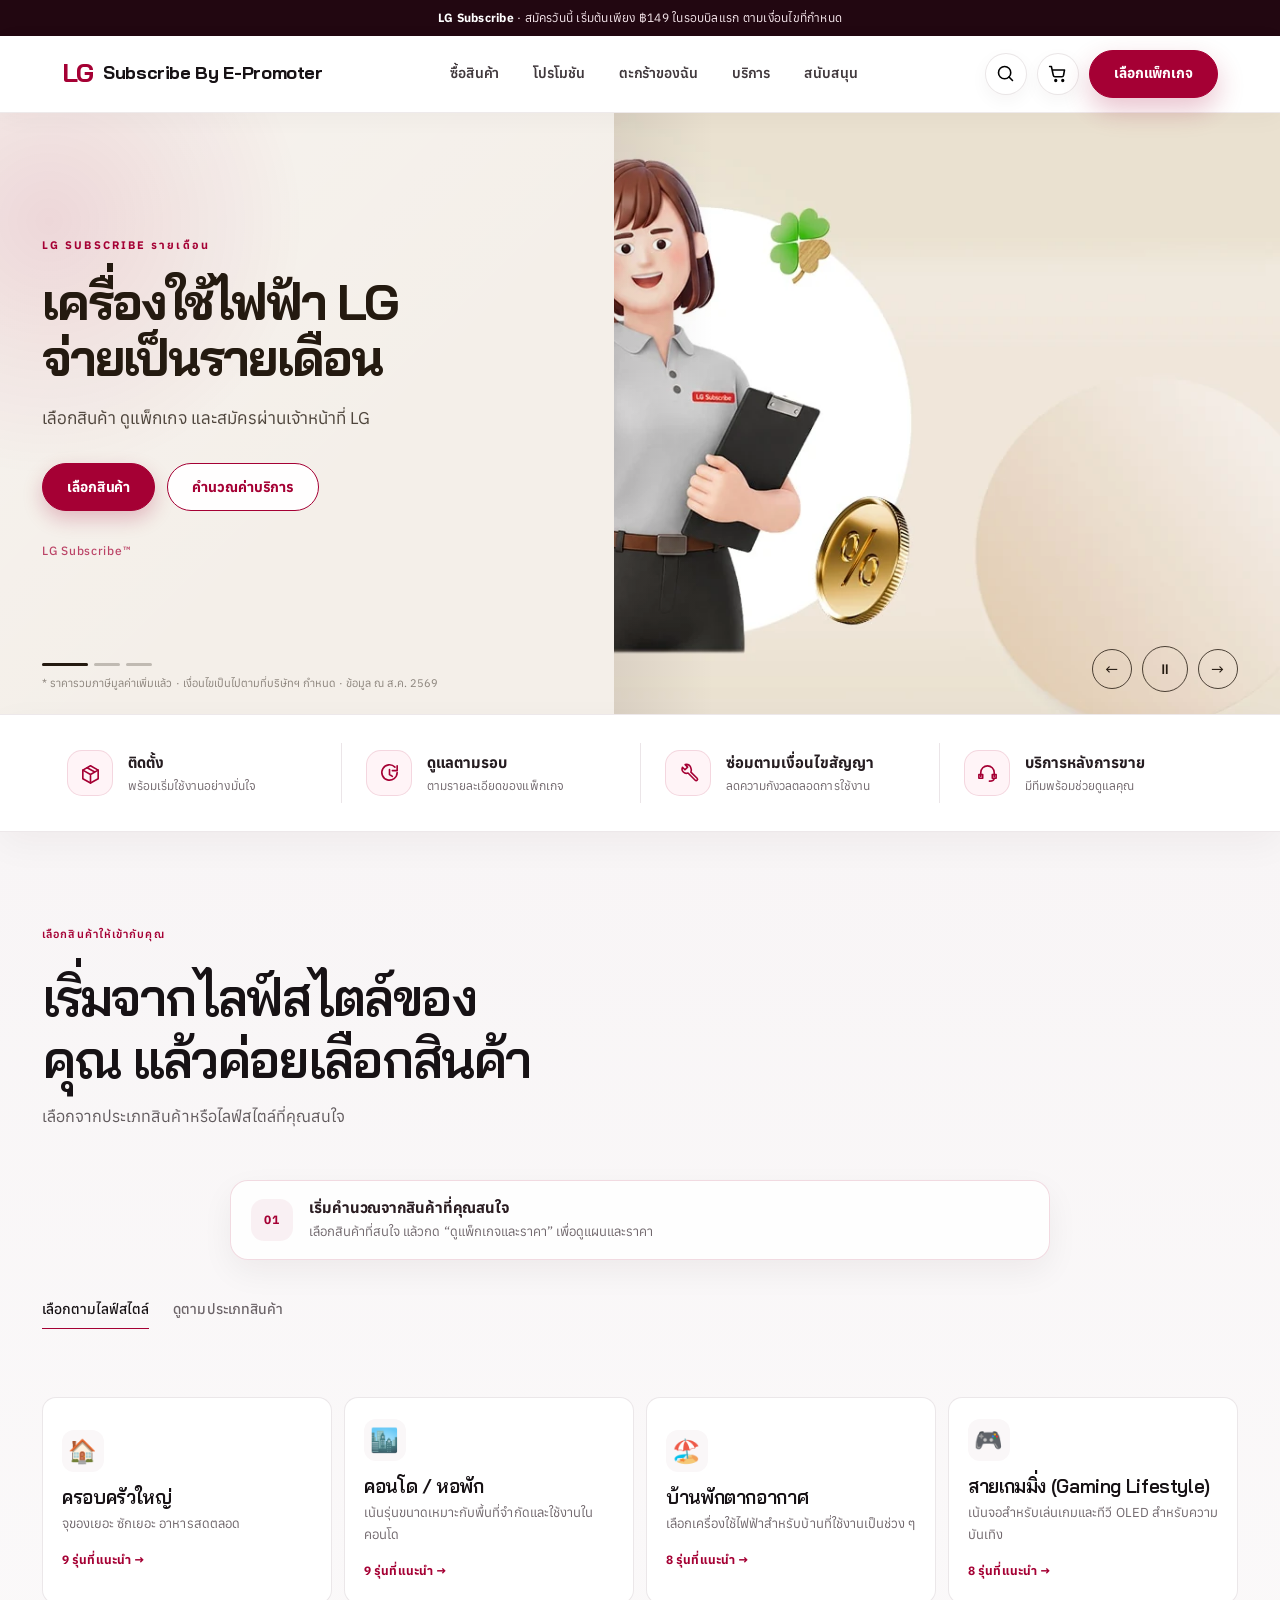
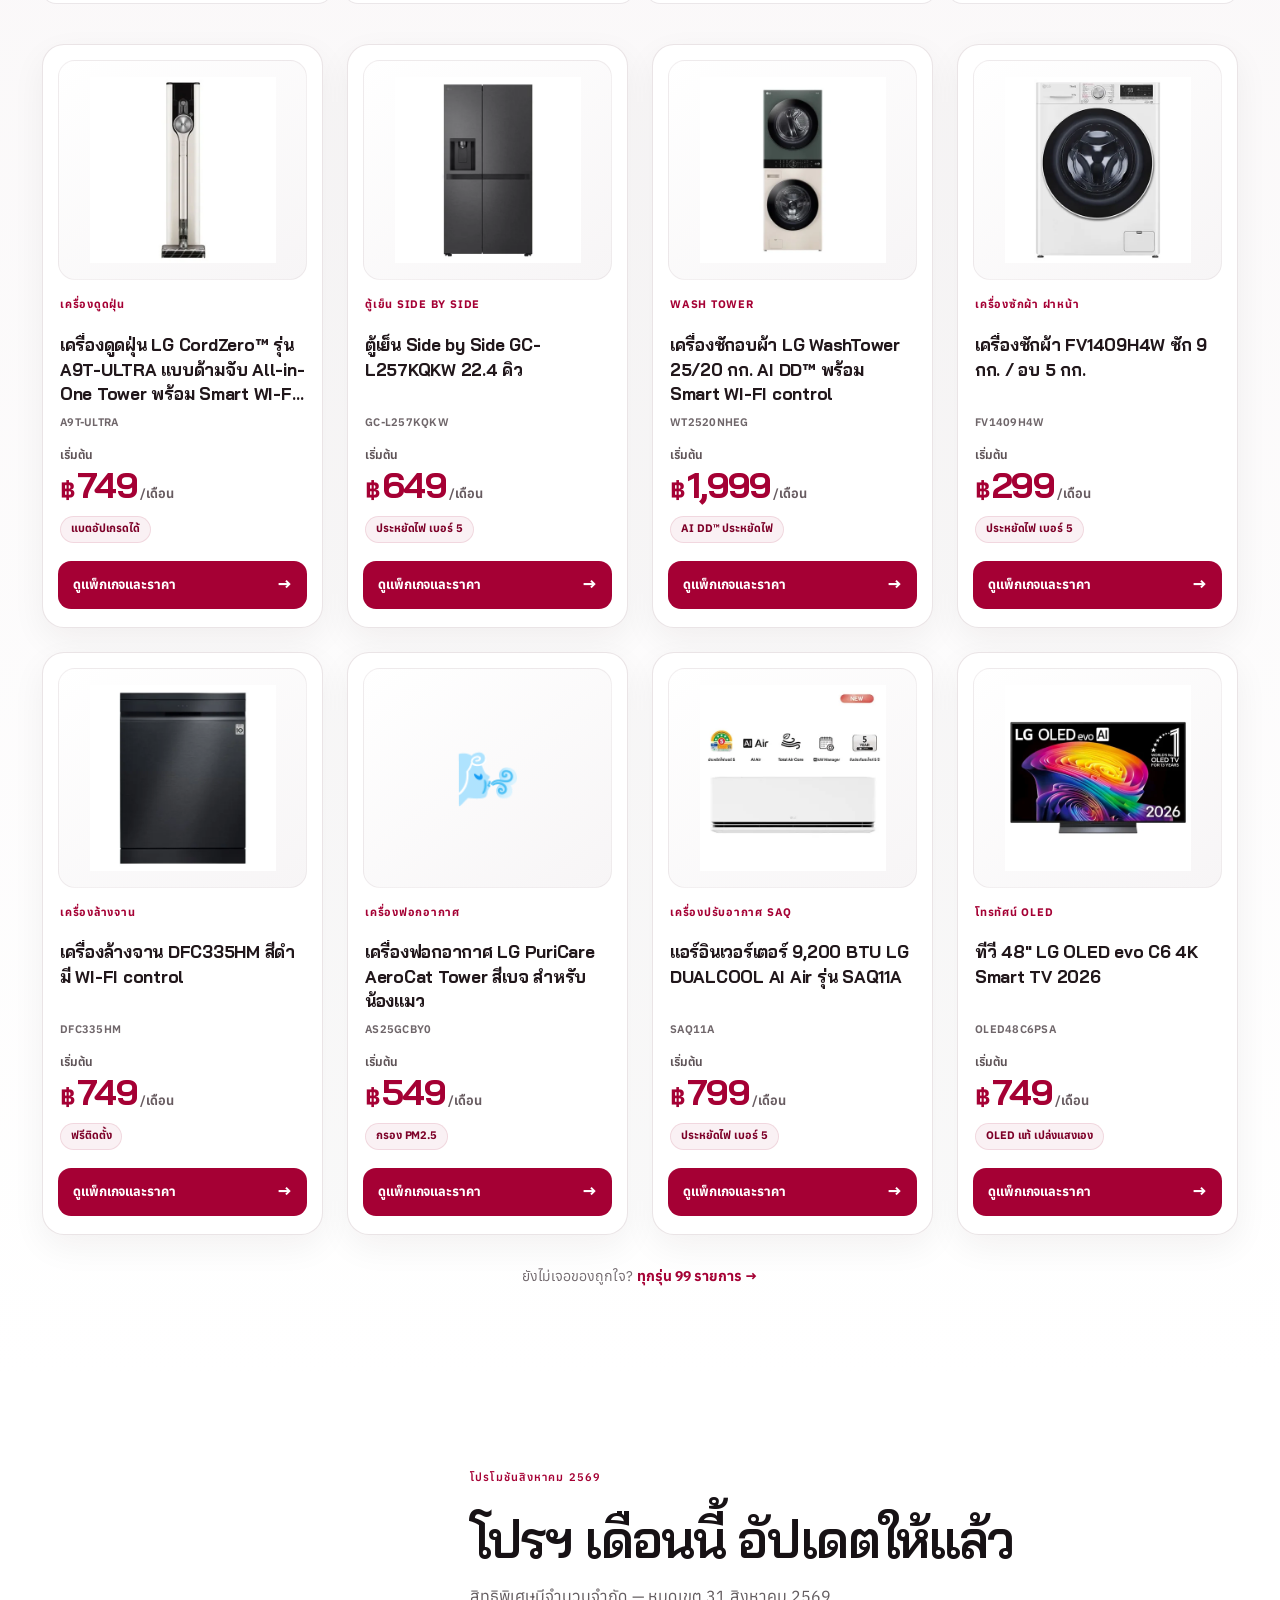
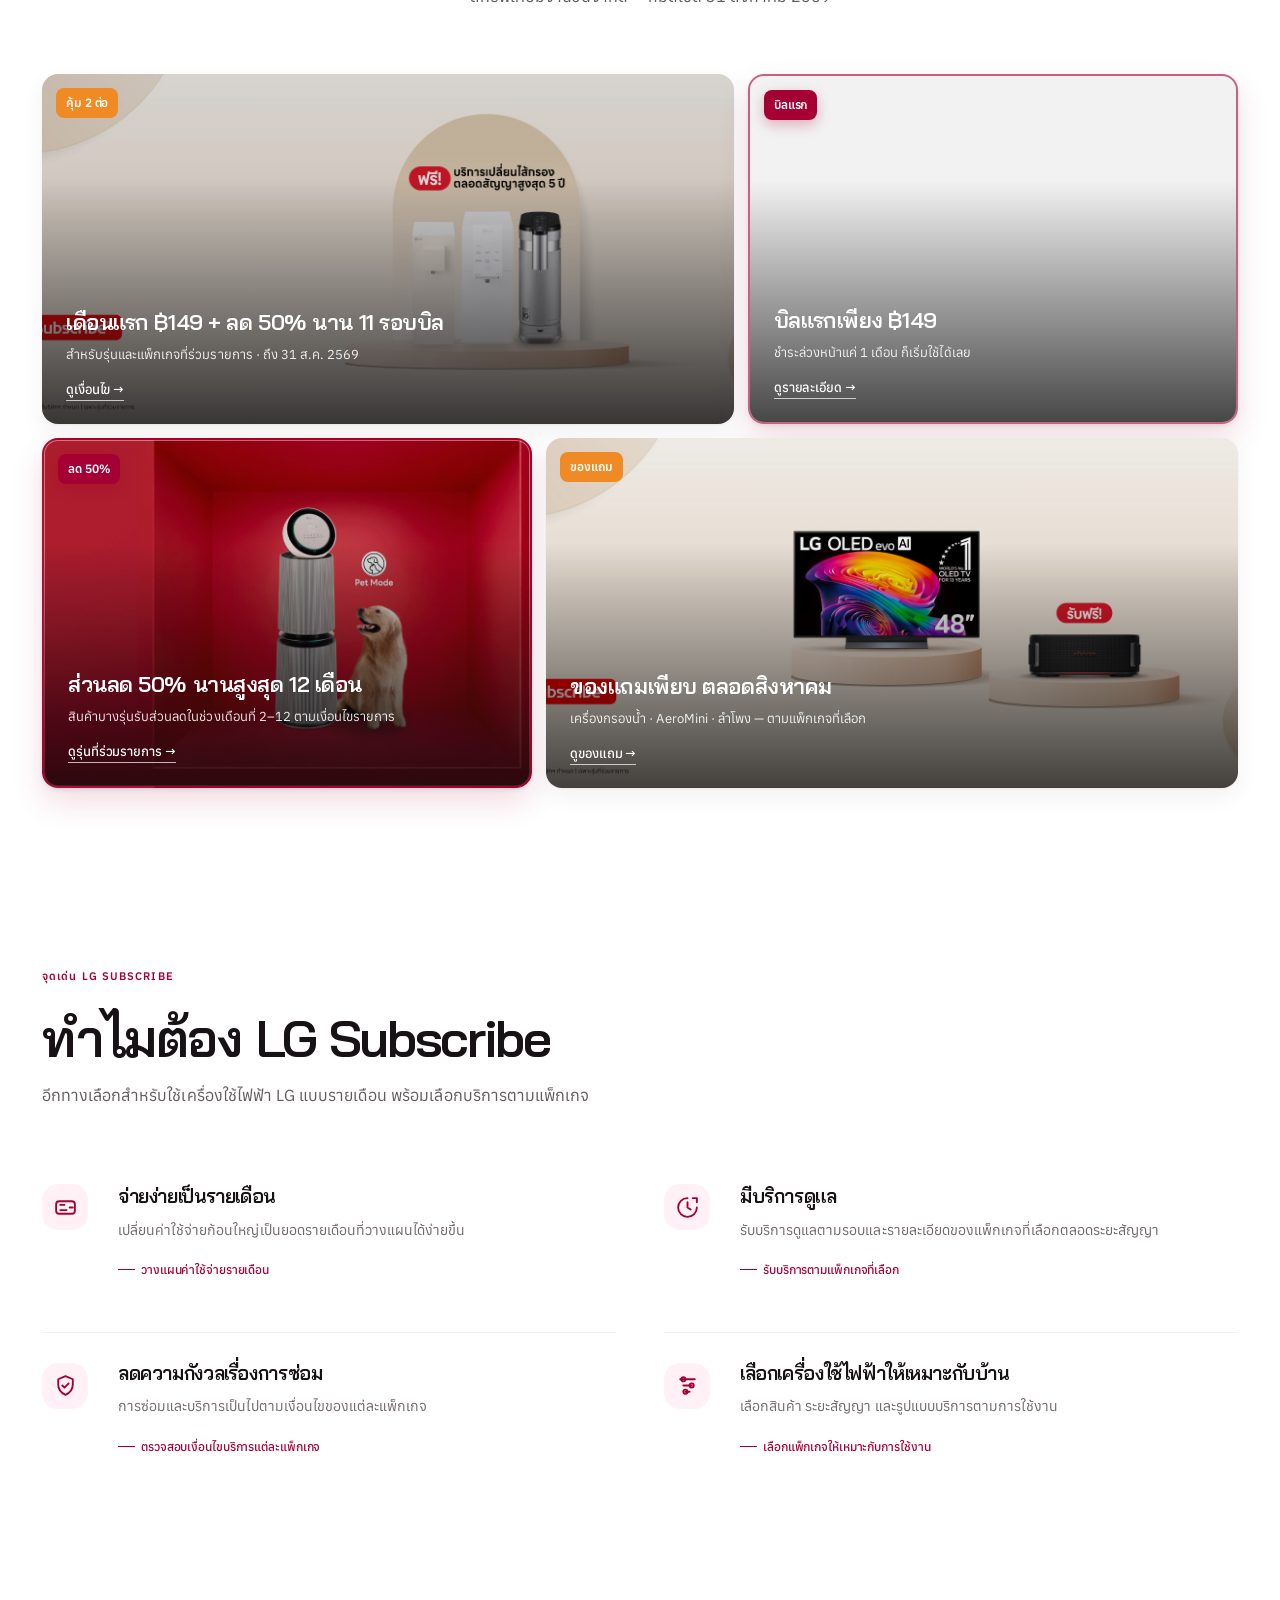
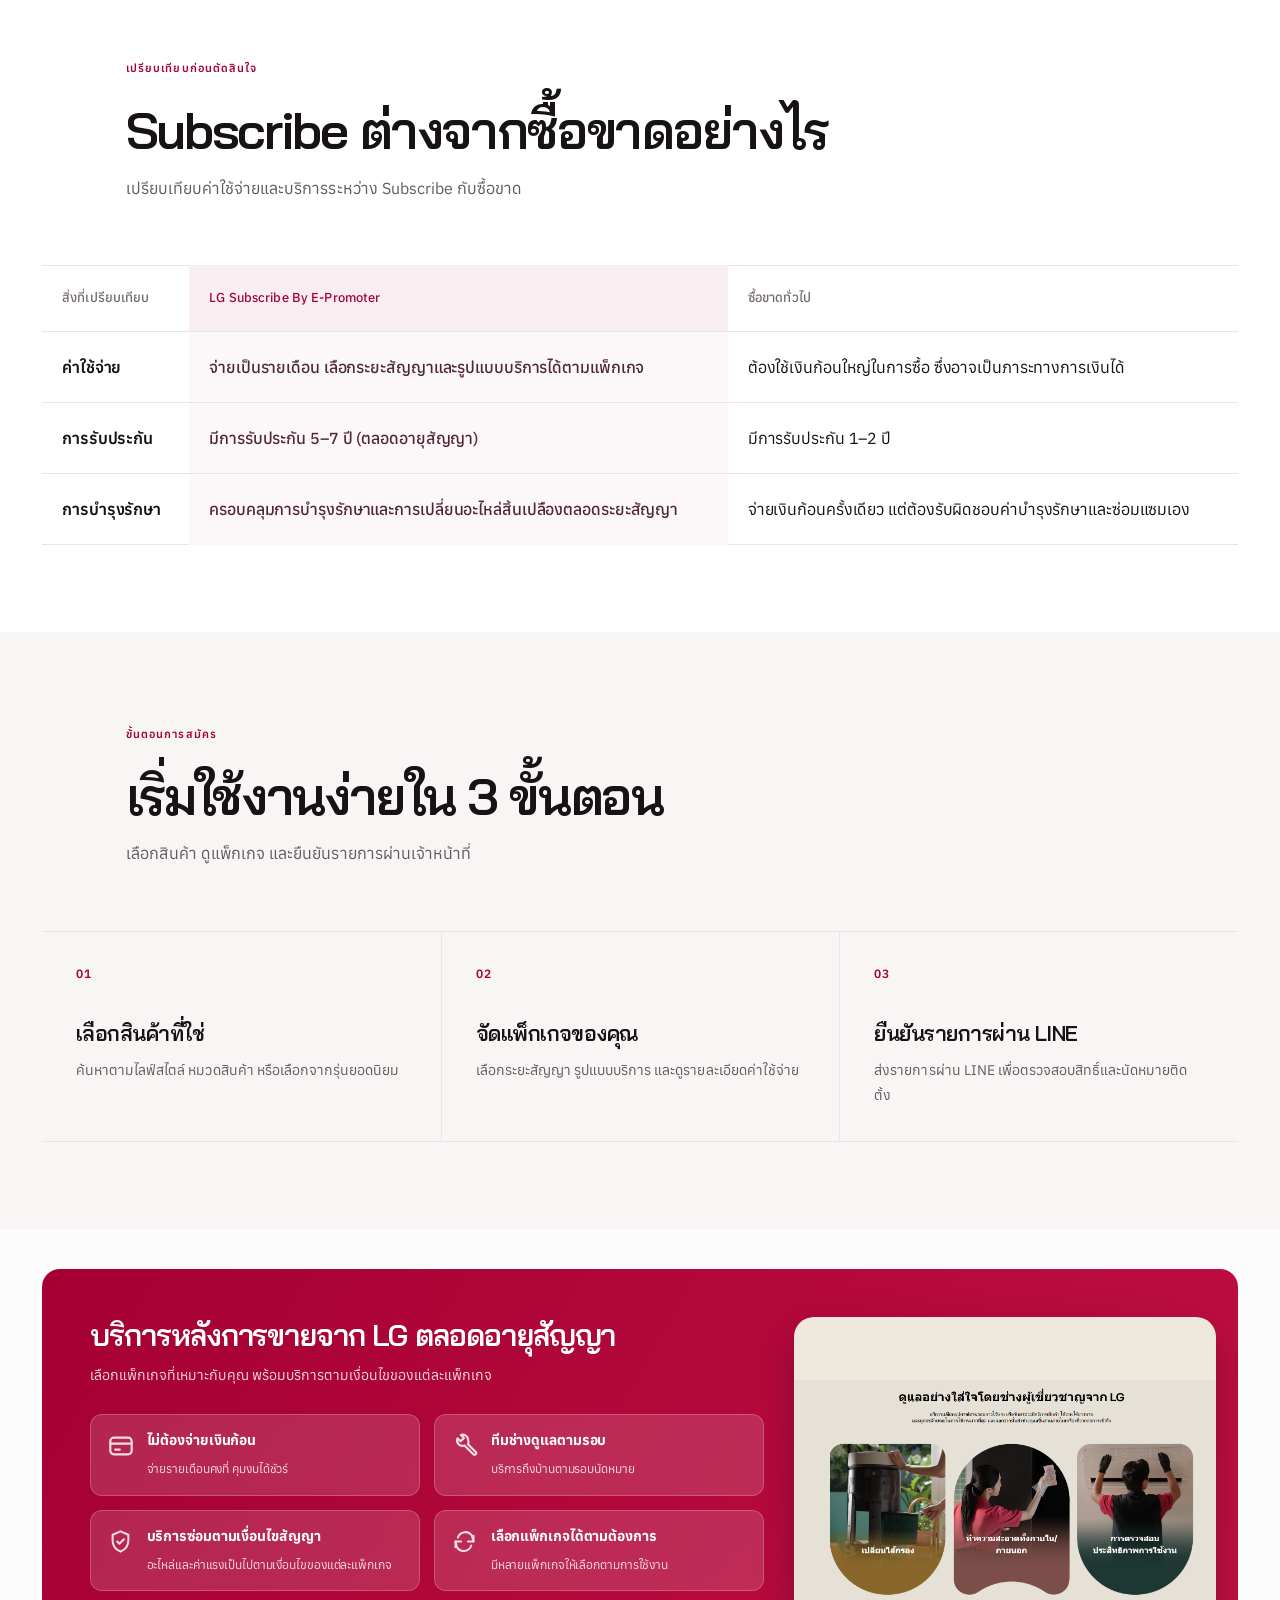
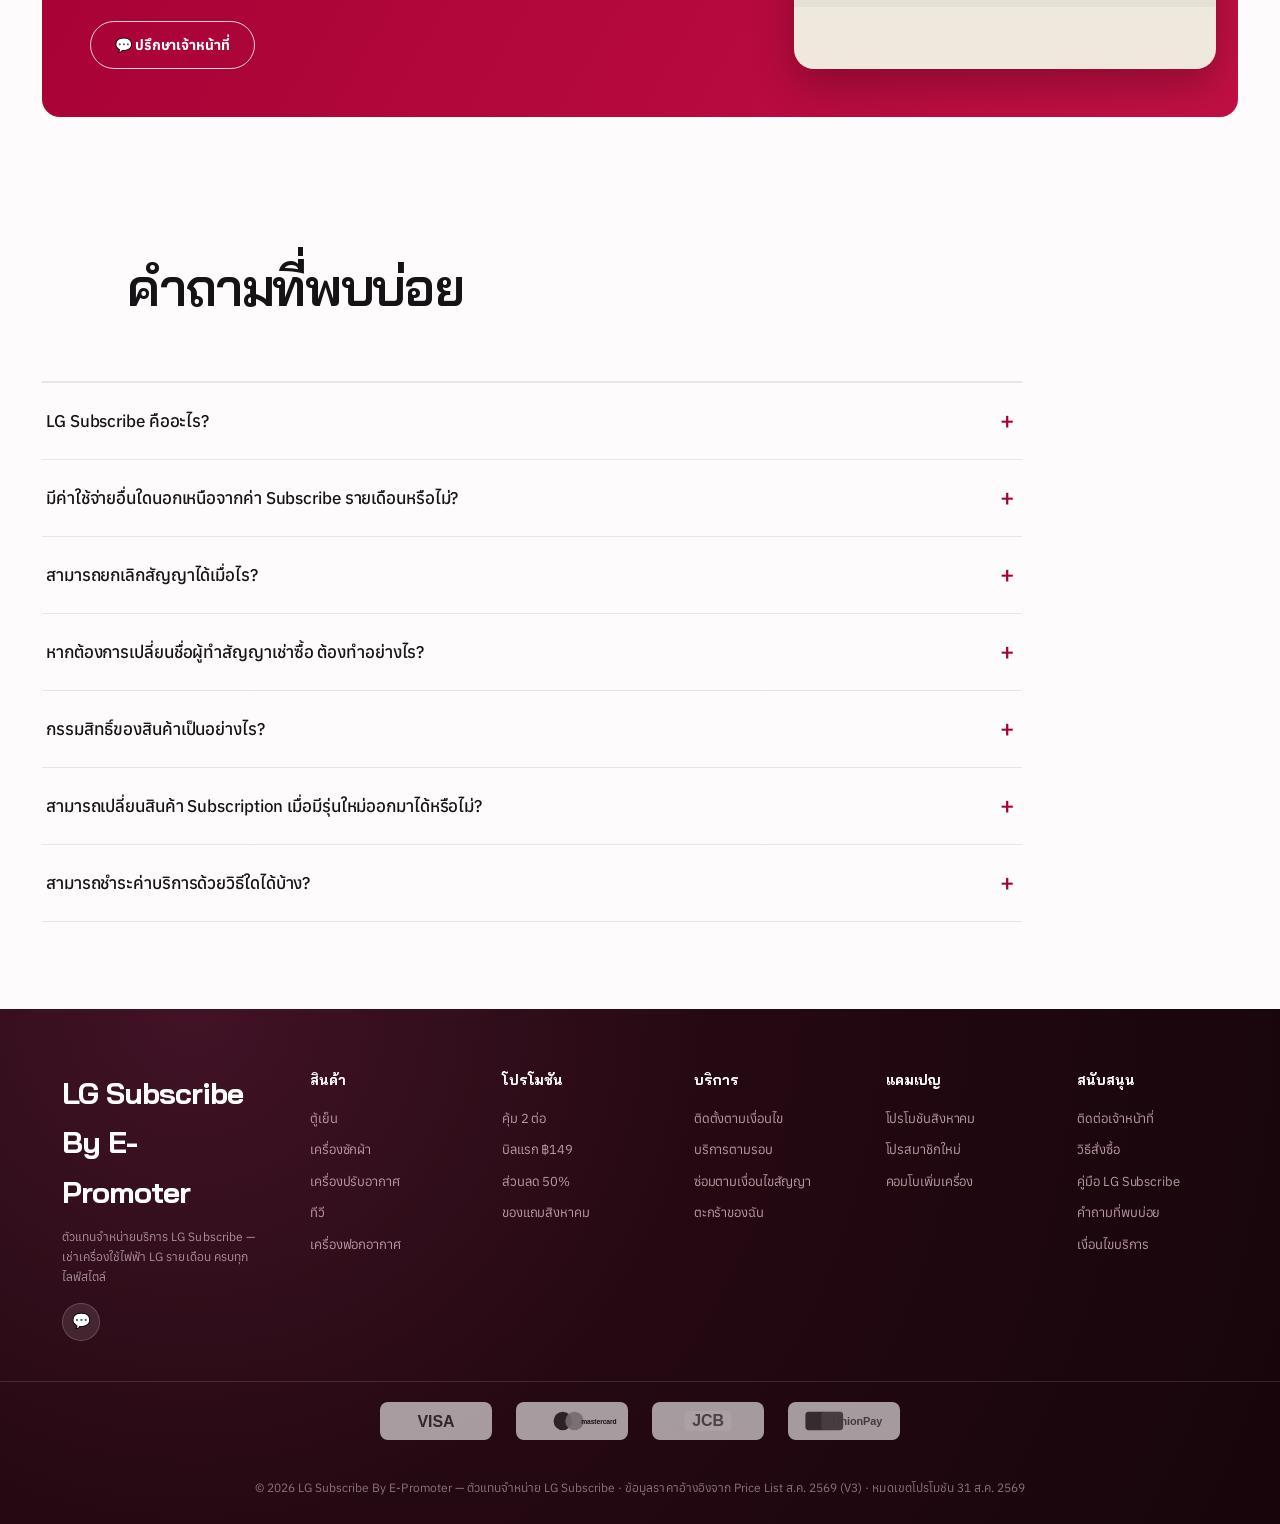
==== commit d515c163: "Retire expired anniversary campaign" ====
--- a/index.html
+++ b/index.html
@@ -863,9 +863,9 @@
             </div>
             <div class="promo-grid">
                 <div class="promo-card dark" role="link" tabindex="0" onclick="location.href='promotions.html#official-campaigns'" onkeydown="if(event.key==='Enter'||event.key===' '){event.preventDefault();location.href='promotions.html#official-campaigns'}"
-                     style="background-image:url('images/promotions/birthday-38.jpg');background-position:68% center">
-                    <span class="promo-tag">คอมโบ 15%</span>
-                    <div class="promo-body"><h3>คอมโบช่วงโปรครบรอบ ลด 15% ตลอดสัญญา</h3><p>ลูกค้าใหม่ 2 เครื่องขึ้นไป / ลูกค้าเดิม 1 เครื่องขึ้นไป · 15–23 ส.ค. 2569</p><span class="promo-link">ดูเงื่อนไข →</span></div>
+                     style="background-image:url('images/promotions/wp-kum-2-tor.jpg');background-position:68% center">
+                    <span class="promo-tag">คุ้ม 2 ต่อ</span>
+                    <div class="promo-body"><h3>เดือนแรก ฿149 + ลด 50% นาน 11 รอบบิล</h3><p>สำหรับรุ่นและแพ็กเกจที่ร่วมรายการ · ถึง 31 ส.ค. 2569</p><span class="promo-link">ดูเงื่อนไข →</span></div>
                 </div>
                 <div class="promo-card featured" role="link" tabindex="0" onclick="location.href='promotions.html#official-campaigns'" onkeydown="if(event.key==='Enter'||event.key===' '){event.preventDefault();location.href='promotions.html#official-campaigns'}"
                      style="background-image:url('https://www.lg.com/content/dam/channel/wcms/th/housewarming/image/asia-k-house-2026-lg-com-lgeth-housewarming-image-OG-img.jpg')">
@@ -924,7 +924,7 @@
             </div>
             <div class="f-col">
                 <h3>โปรโมชัน</h3>
-                <a href="#promotions">คอมโบลด 15%</a><a href="#promotions">บิลแรก ฿149</a><a href="#promotions">ส่วนลด 50%</a><a href="#promotions">ของแถมสิงหาคม</a>
+                <a href="#promotions">คุ้ม 2 ต่อ</a><a href="#promotions">บิลแรก ฿149</a><a href="#promotions">ส่วนลด 50%</a><a href="#promotions">ของแถมสิงหาคม</a>
             </div>
             <div class="f-col">
                 <h3>บริการ</h3>
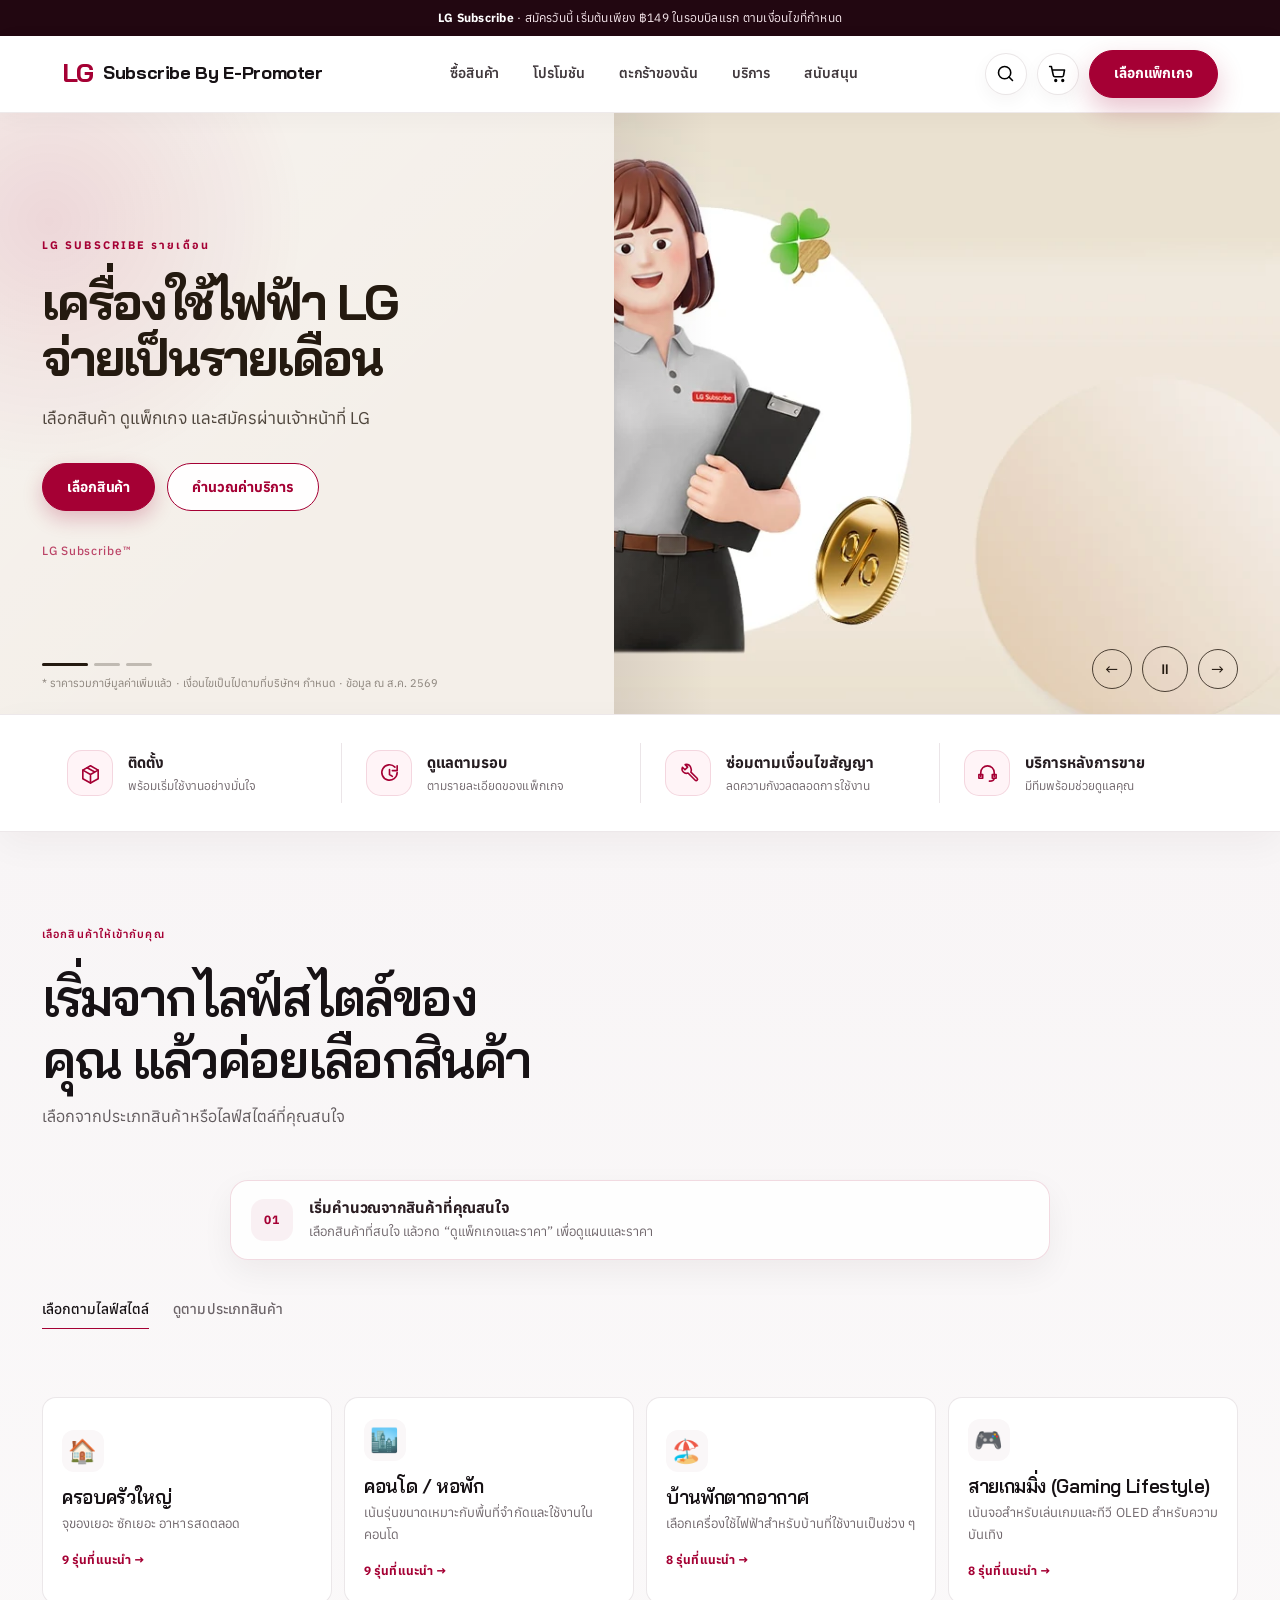
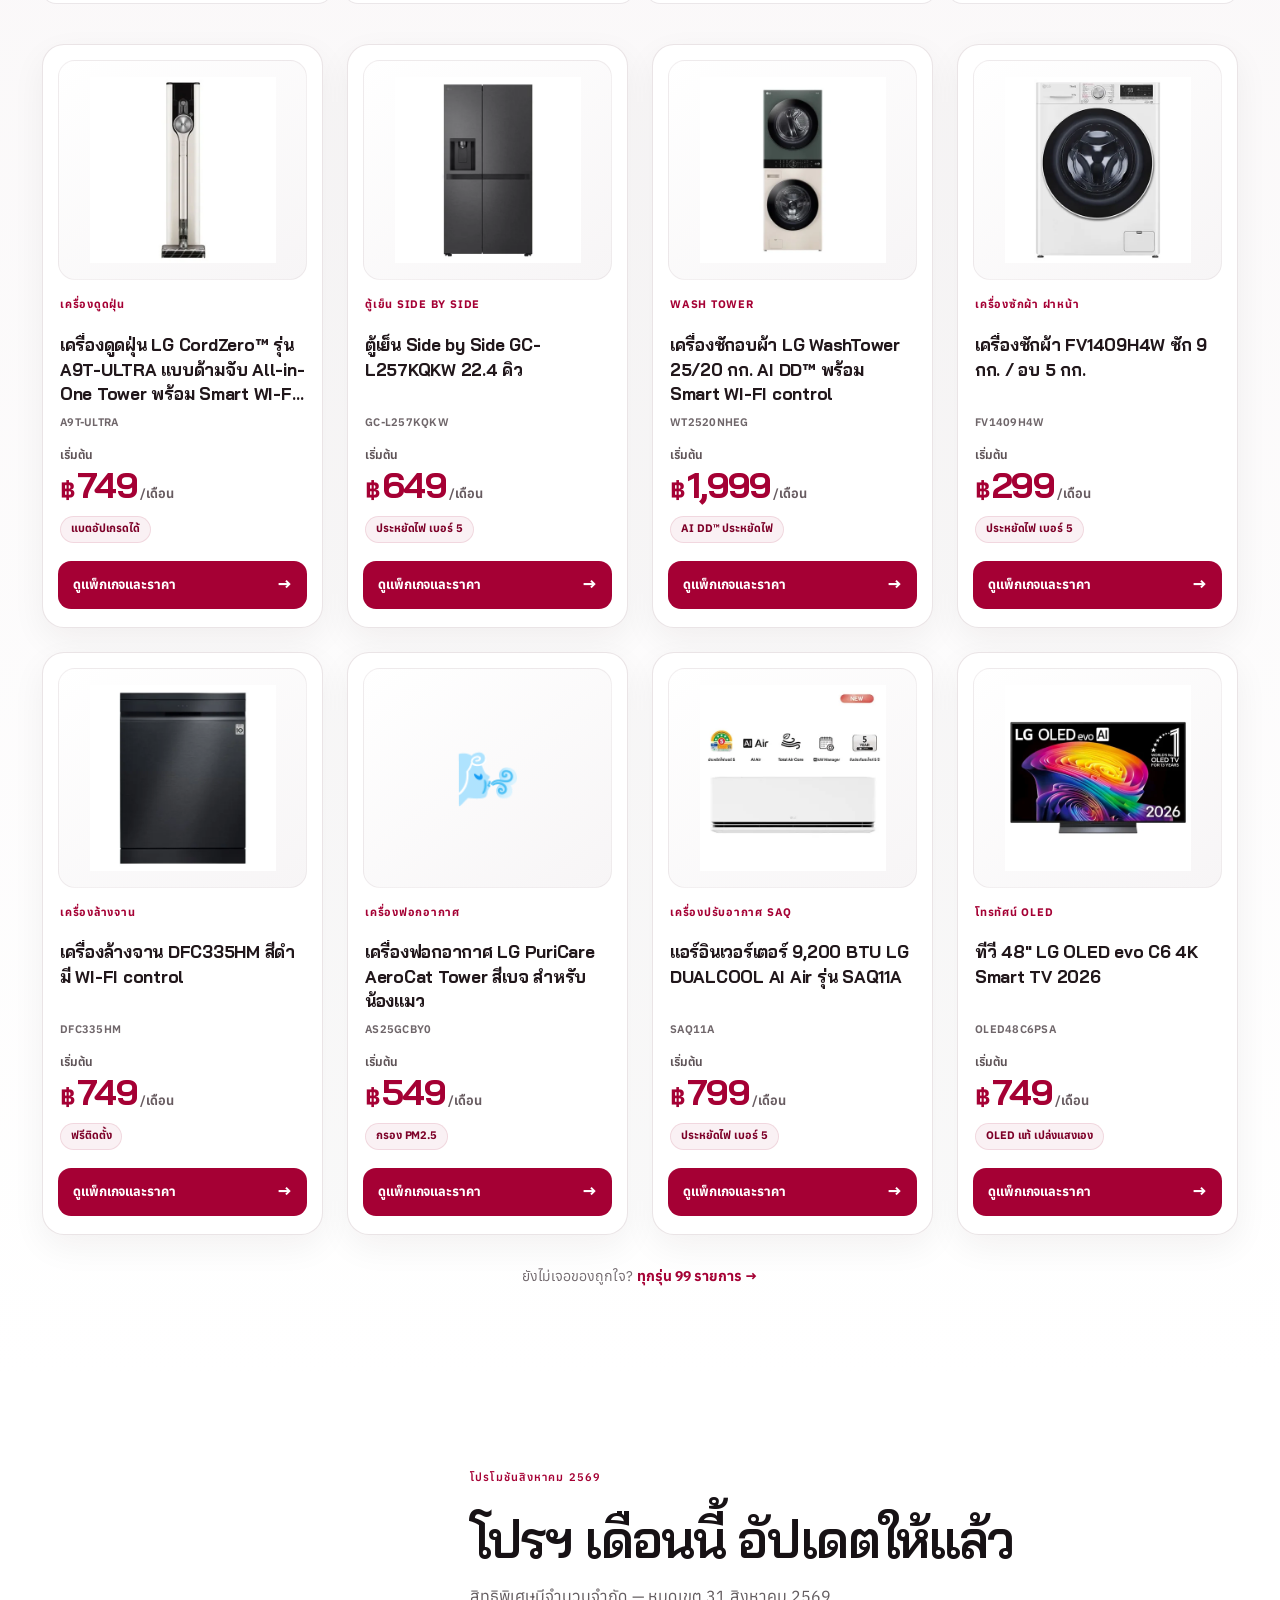
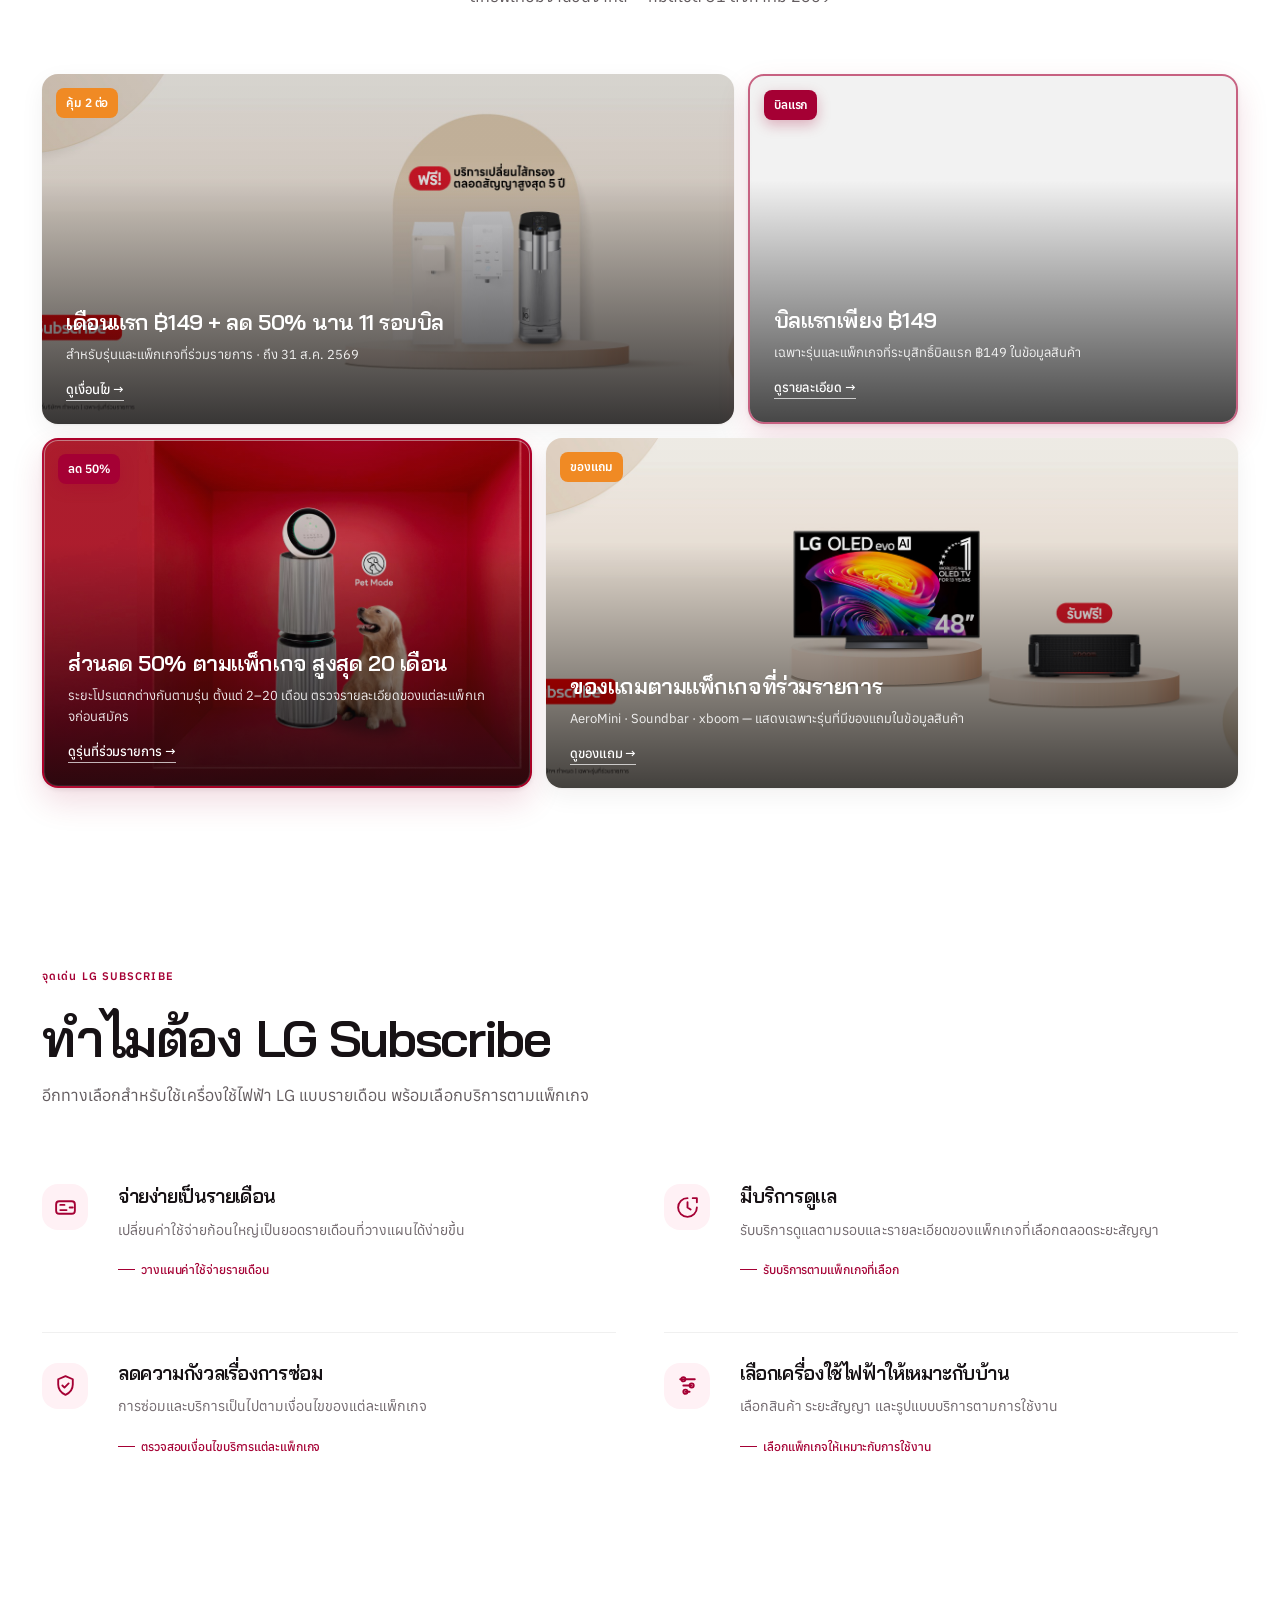
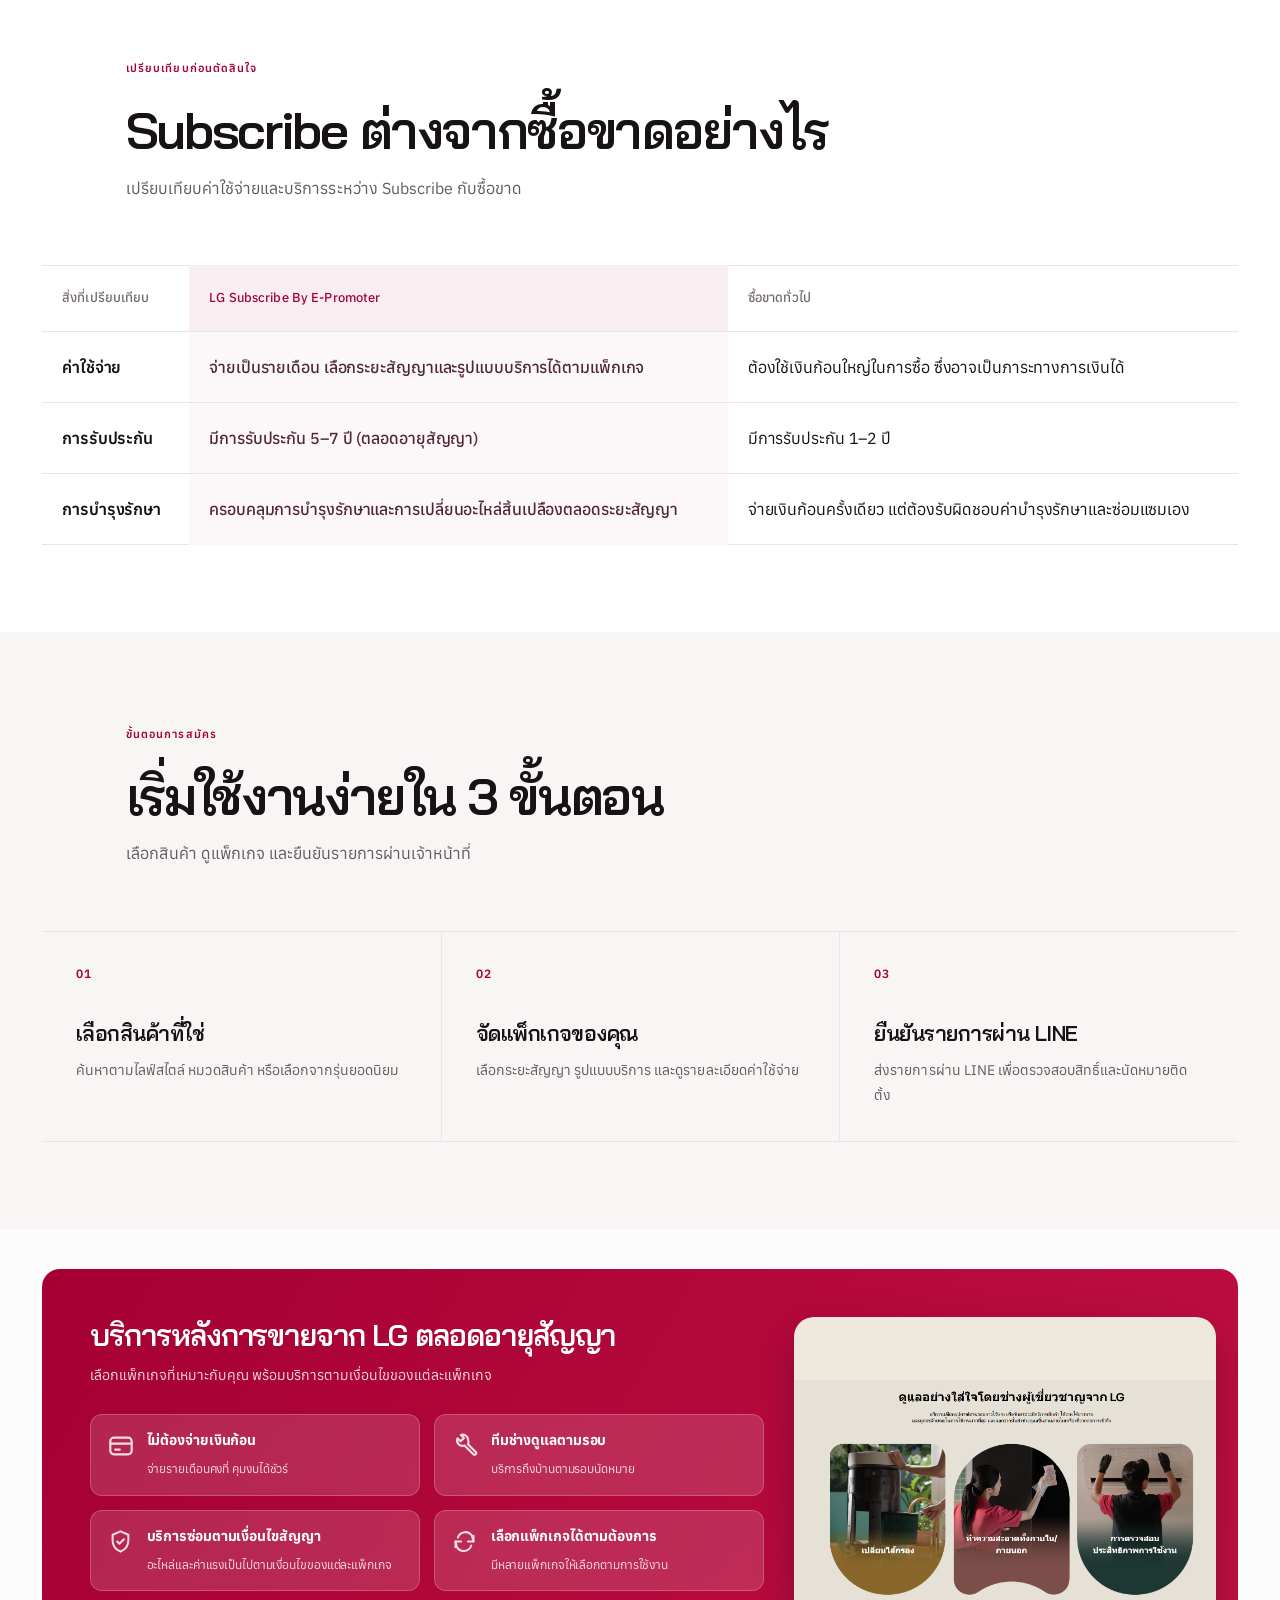
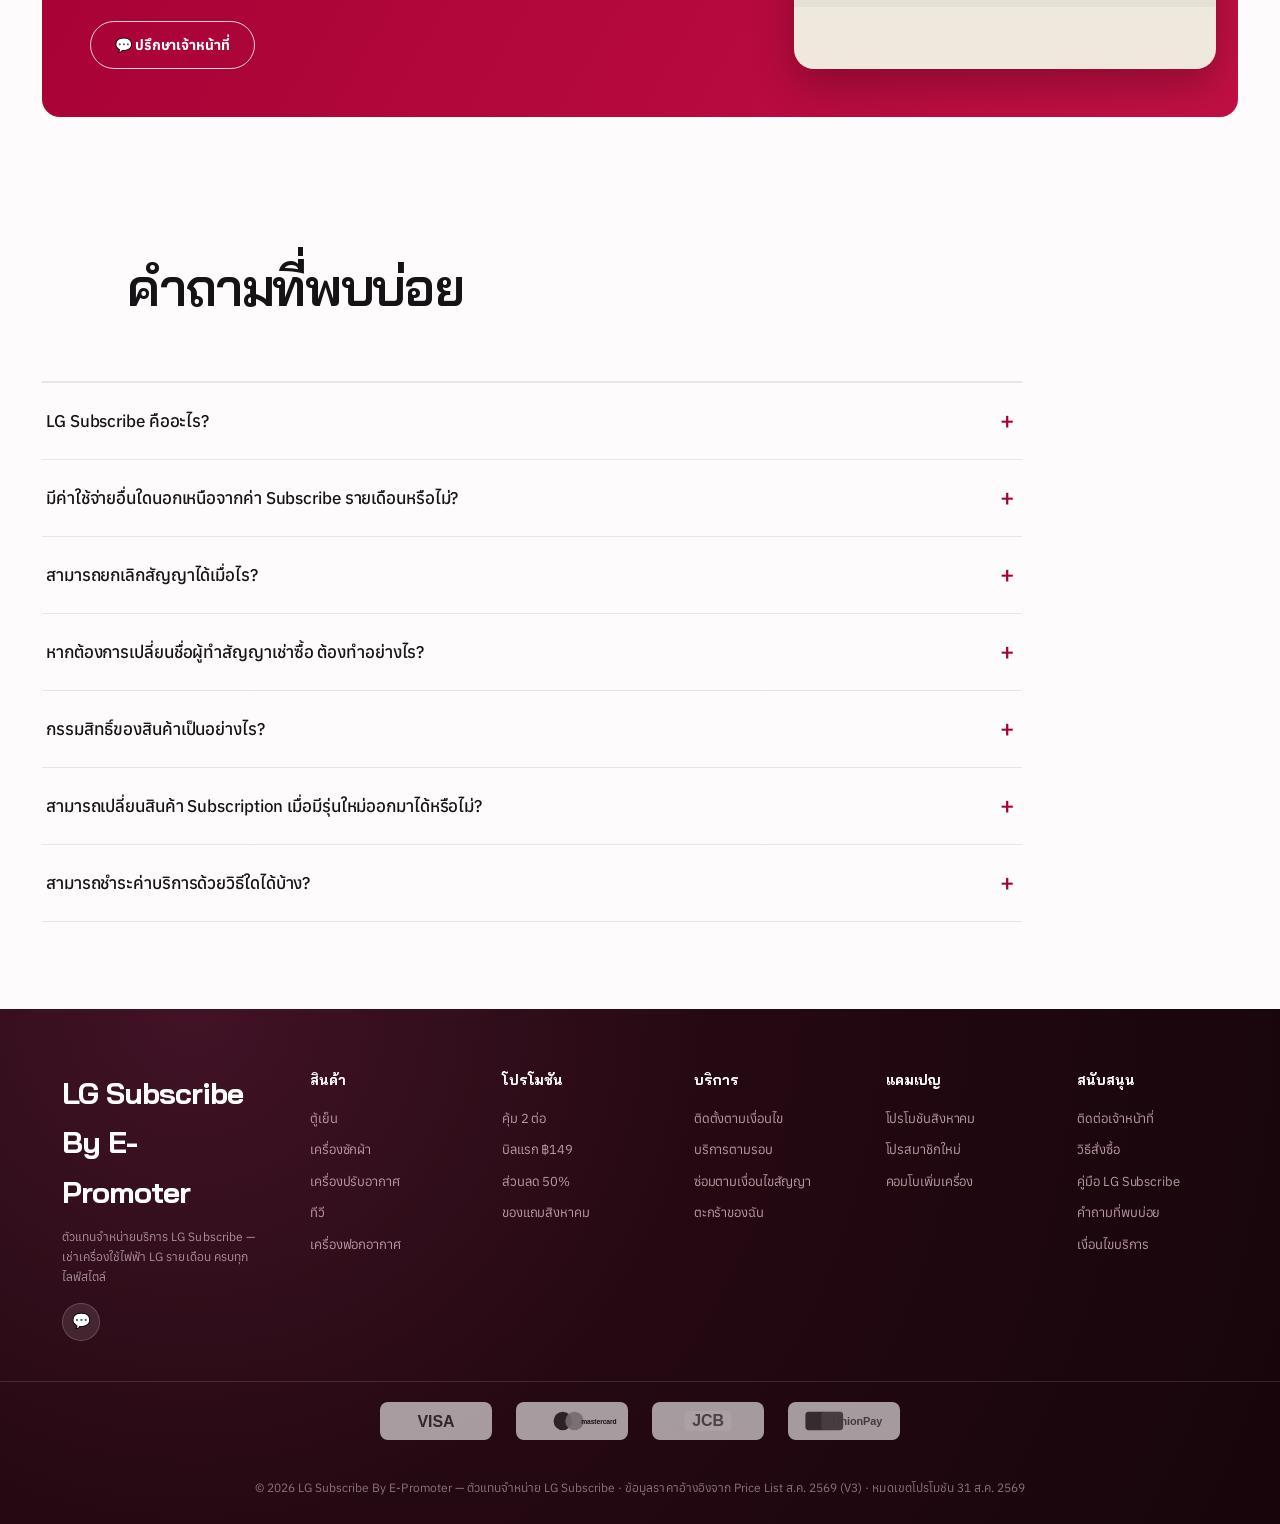
==== commit f6af93a3: "Scope homepage promotion claims to product data" ====
--- a/index.html
+++ b/index.html
@@ -870,17 +870,17 @@
                 <div class="promo-card featured" role="link" tabindex="0" onclick="location.href='promotions.html#official-campaigns'" onkeydown="if(event.key==='Enter'||event.key===' '){event.preventDefault();location.href='promotions.html#official-campaigns'}"
                      style="background-image:url('https://www.lg.com/content/dam/channel/wcms/th/housewarming/image/asia-k-house-2026-lg-com-lgeth-housewarming-image-OG-img.jpg')">
                     <span class="promo-tag">บิลแรก</span>
-                    <div class="promo-body"><h3>บิลแรกเพียง ฿149</h3><p>ชำระล่วงหน้าแค่ 1 เดือน ก็เริ่มใช้ได้เลย</p><span class="promo-link">ดูรายละเอียด →</span></div>
+                    <div class="promo-body"><h3>บิลแรกเพียง ฿149</h3><p>เฉพาะรุ่นและแพ็กเกจที่ระบุสิทธิ์บิลแรก ฿149 ในข้อมูลสินค้า</p><span class="promo-link">ดูรายละเอียด →</span></div>
                 </div>
                 <div class="promo-card dark featured" role="link" tabindex="0" onclick="location.href='promotions.html#promos'" onkeydown="if(event.key==='Enter'||event.key===' '){event.preventDefault();location.href='promotions.html#promos'}"
                      style="background-image:url('images/promotions/air-purifier-kum-2-tor.jpg');background-position:72% center">
                     <span class="promo-tag">ลด 50%</span>
-                    <div class="promo-body"><h3>ส่วนลด 50% นานสูงสุด 12 เดือน</h3><p>สินค้าบางรุ่นรับส่วนลดในช่วงเดือนที่ 2–12 ตามเงื่อนไขรายการ</p><span class="promo-link">ดูรุ่นที่ร่วมรายการ →</span></div>
+                    <div class="promo-body"><h3>ส่วนลด 50% ตามแพ็กเกจ สูงสุด 20 เดือน</h3><p>ระยะโปรแตกต่างกันตามรุ่น ตั้งแต่ 2–20 เดือน ตรวจรายละเอียดของแต่ละแพ็กเกจก่อนสมัคร</p><span class="promo-link">ดูรุ่นที่ร่วมรายการ →</span></div>
                 </div>
                 <div class="promo-card" role="link" tabindex="0" onclick="location.href='promotions.html#promos'" onkeydown="if(event.key==='Enter'||event.key===' '){event.preventDefault();location.href='promotions.html#promos'}"
                      style="background-image:url('images/promotions/oled48-xboom.jpg');background-position:72% center">
                     <span class="promo-tag">ของแถม</span>
-                    <div class="promo-body"><h3>ของแถมเพียบ ตลอดสิงหาคม</h3><p>เครื่องกรองน้ำ · AeroMini · ลำโพง — ตามแพ็กเกจที่เลือก</p><span class="promo-link">ดูของแถม →</span></div>
+                    <div class="promo-body"><h3>ของแถมตามแพ็กเกจที่ร่วมรายการ</h3><p>AeroMini · Soundbar · xboom — แสดงเฉพาะรุ่นที่มีของแถมในข้อมูลสินค้า</p><span class="promo-link">ดูของแถม →</span></div>
                 </div>
             </div>
         </div>
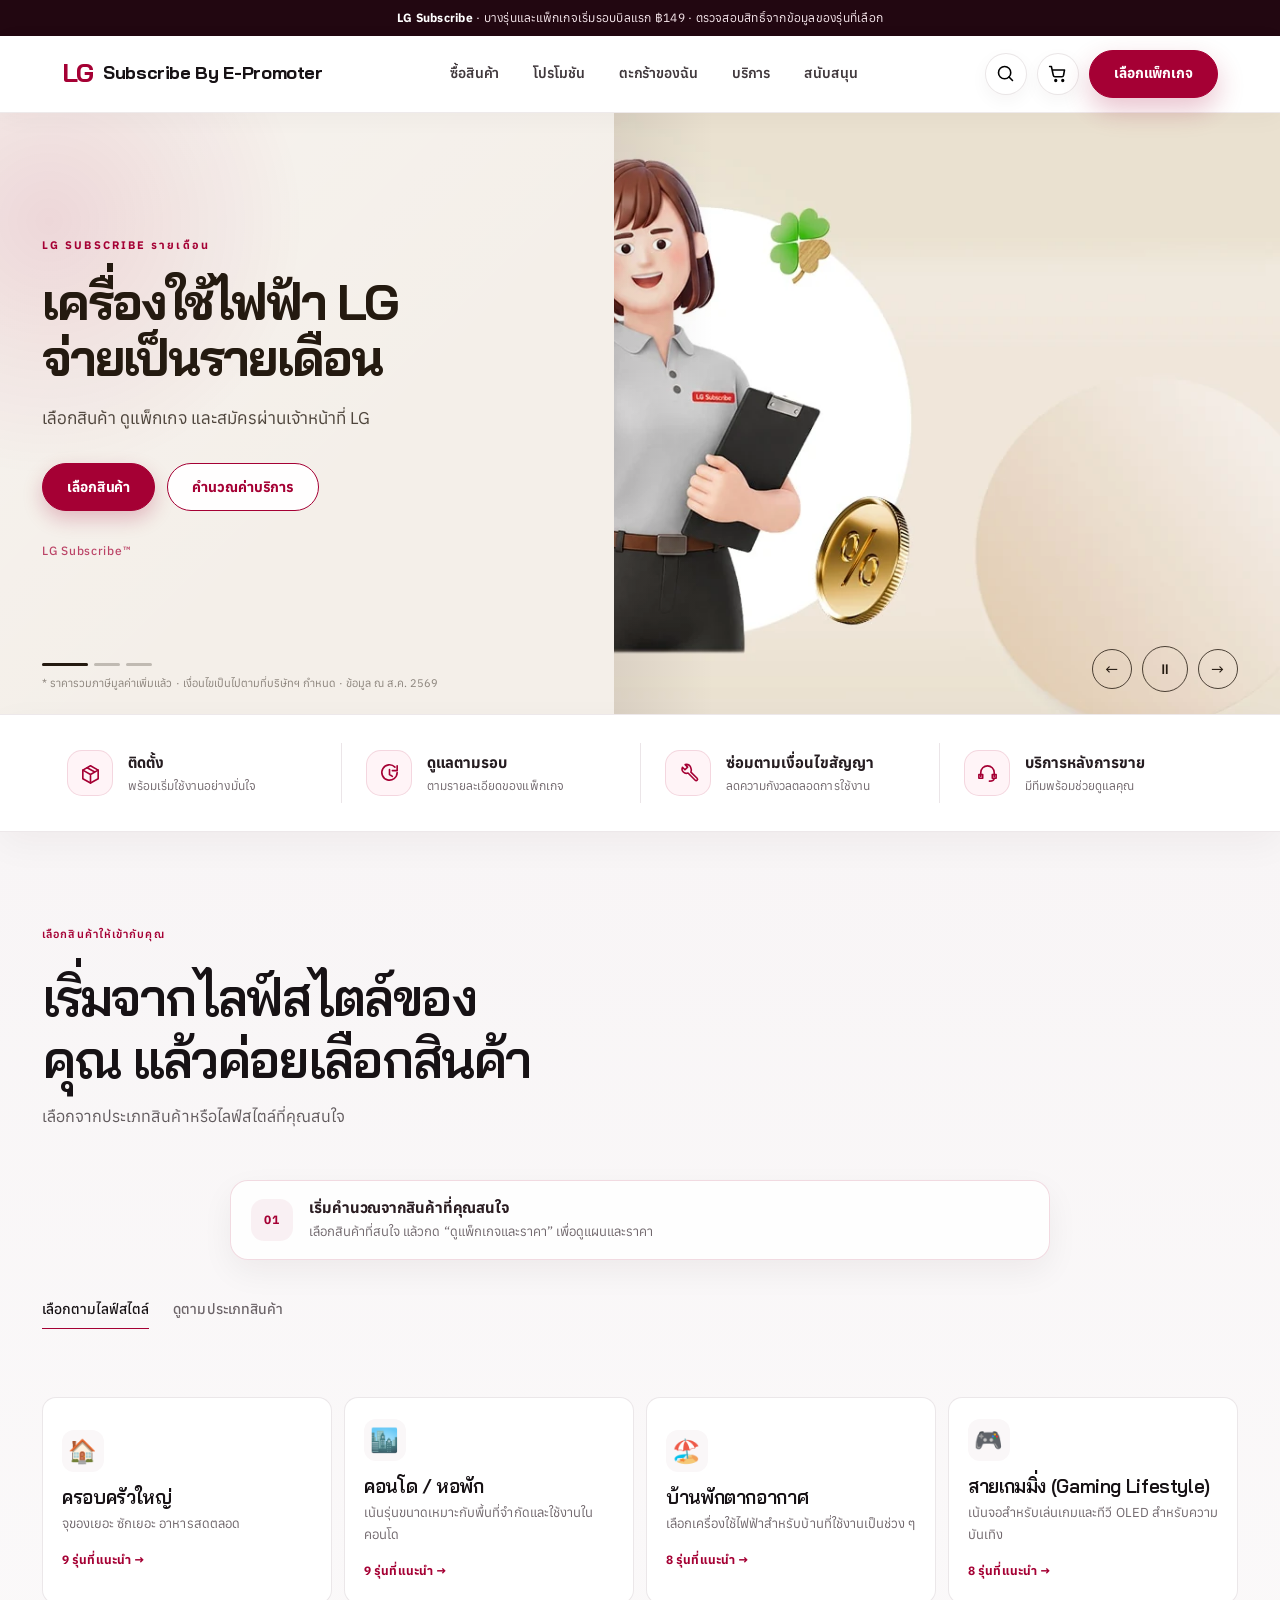
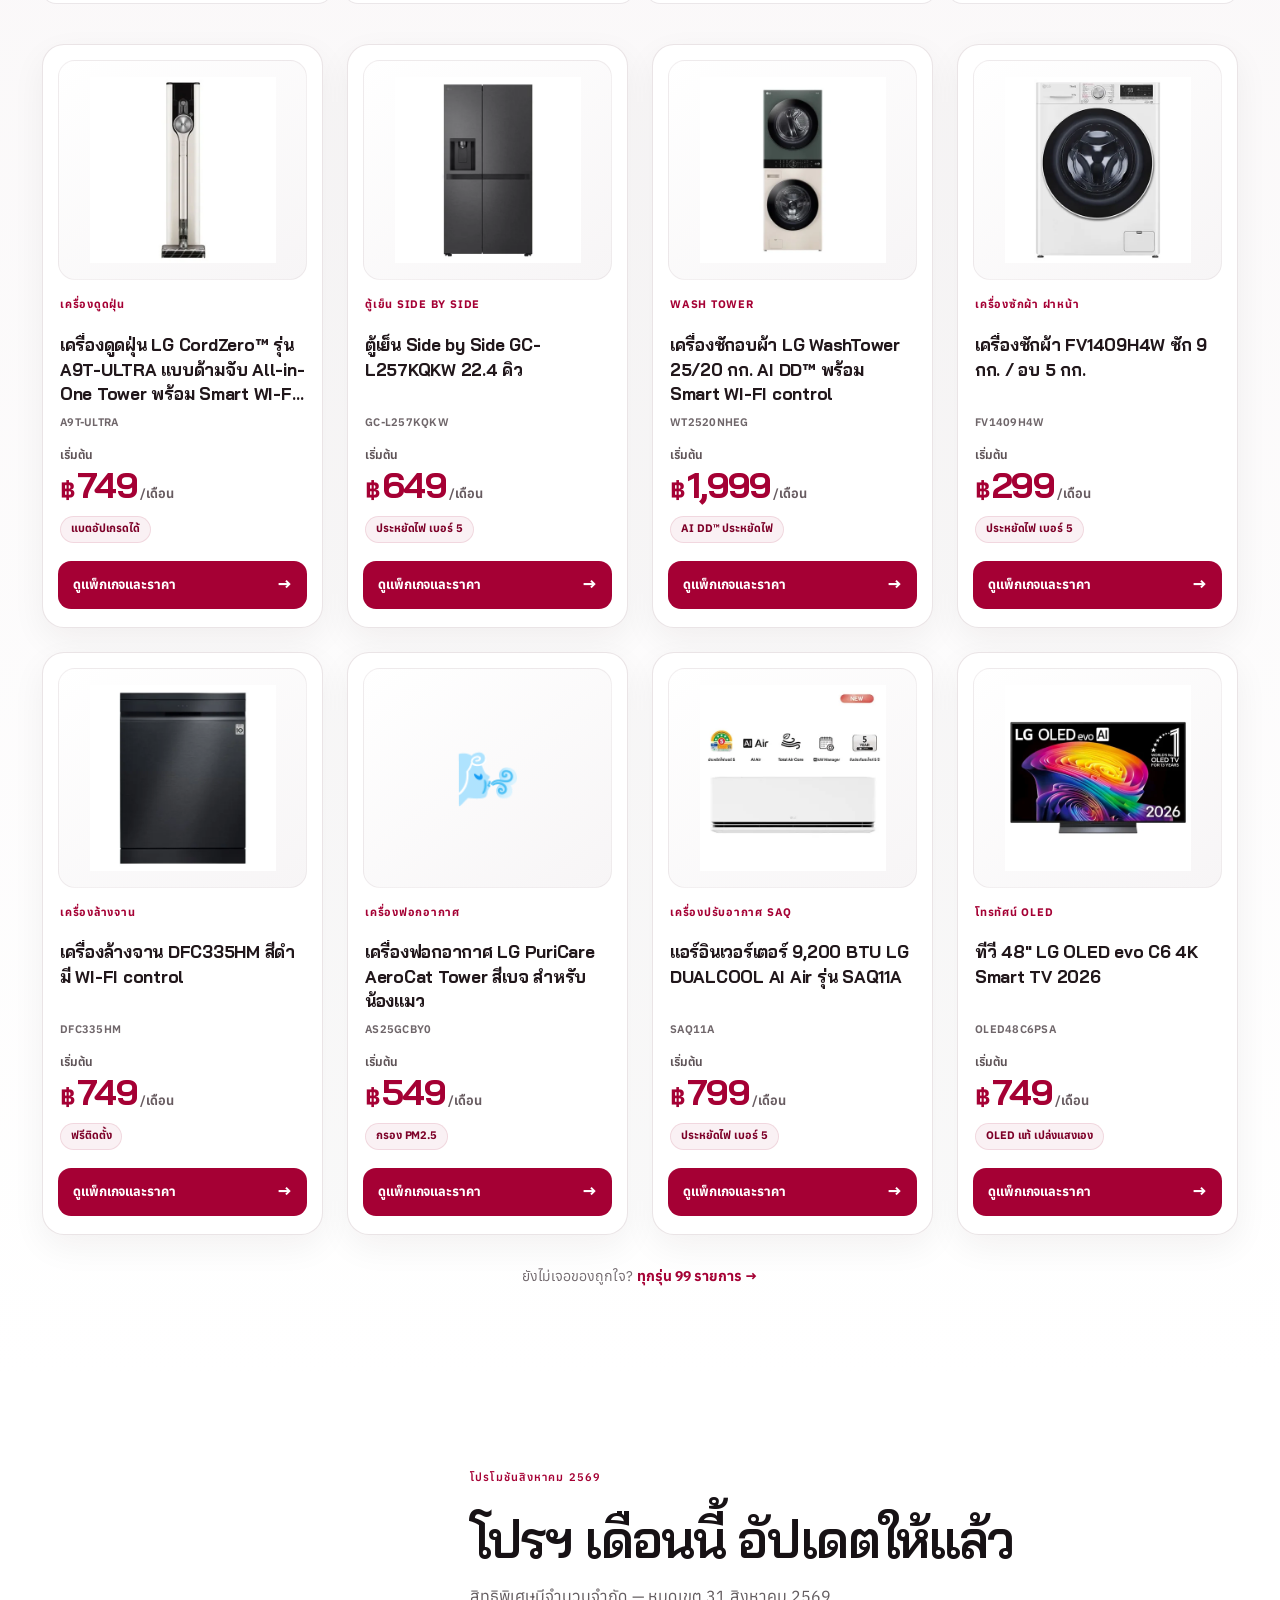
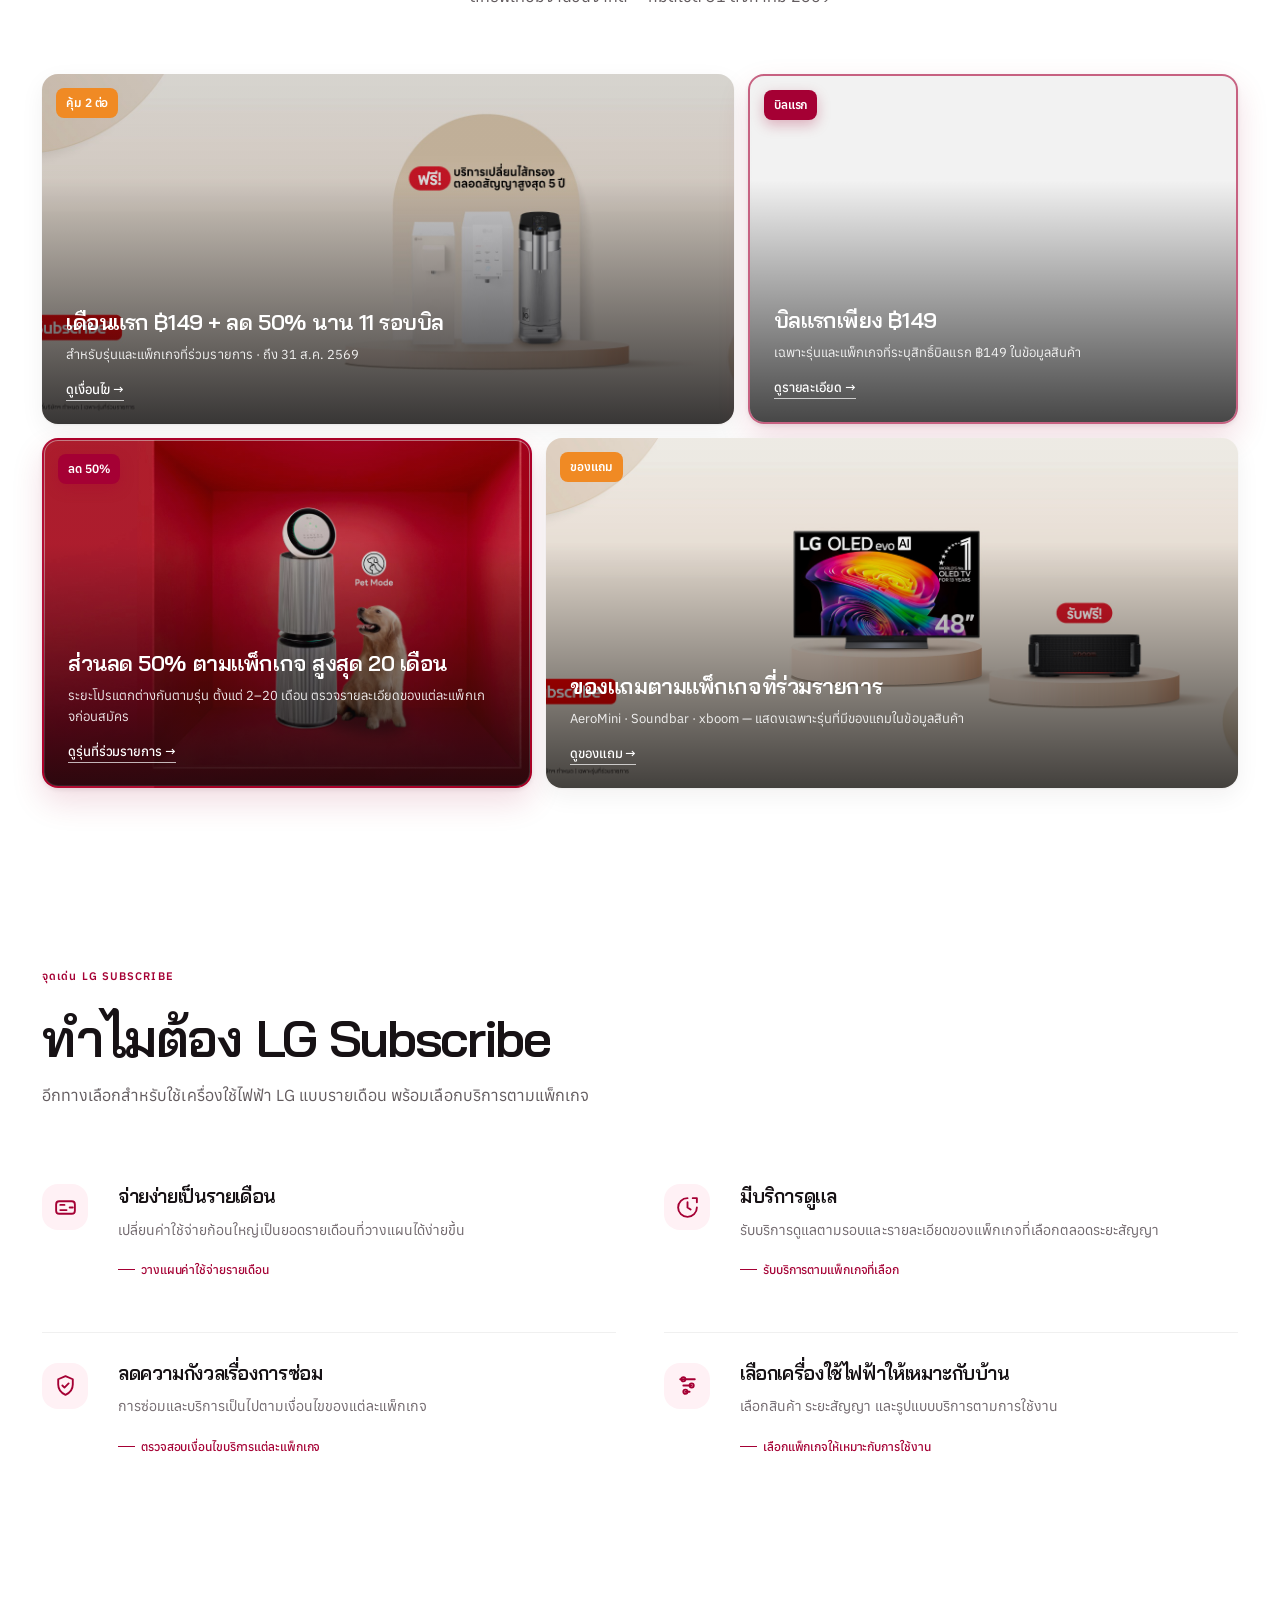
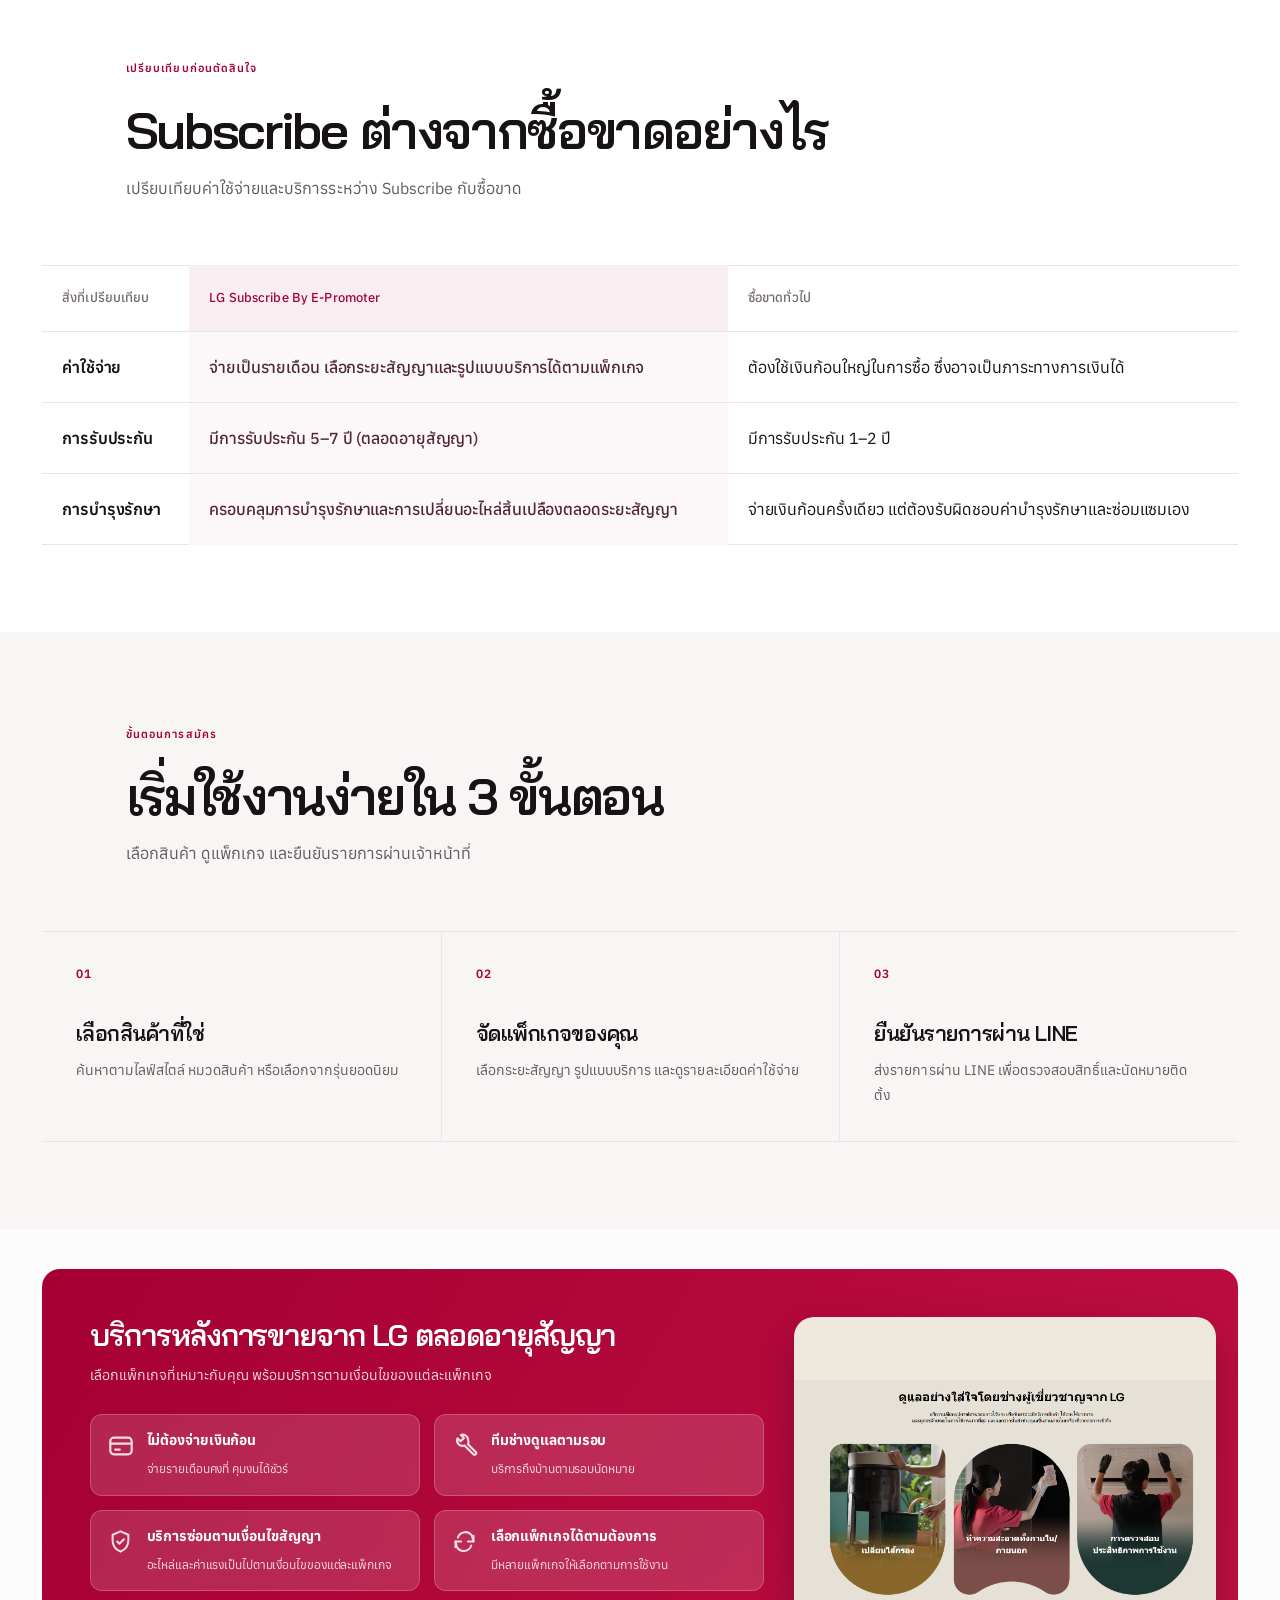
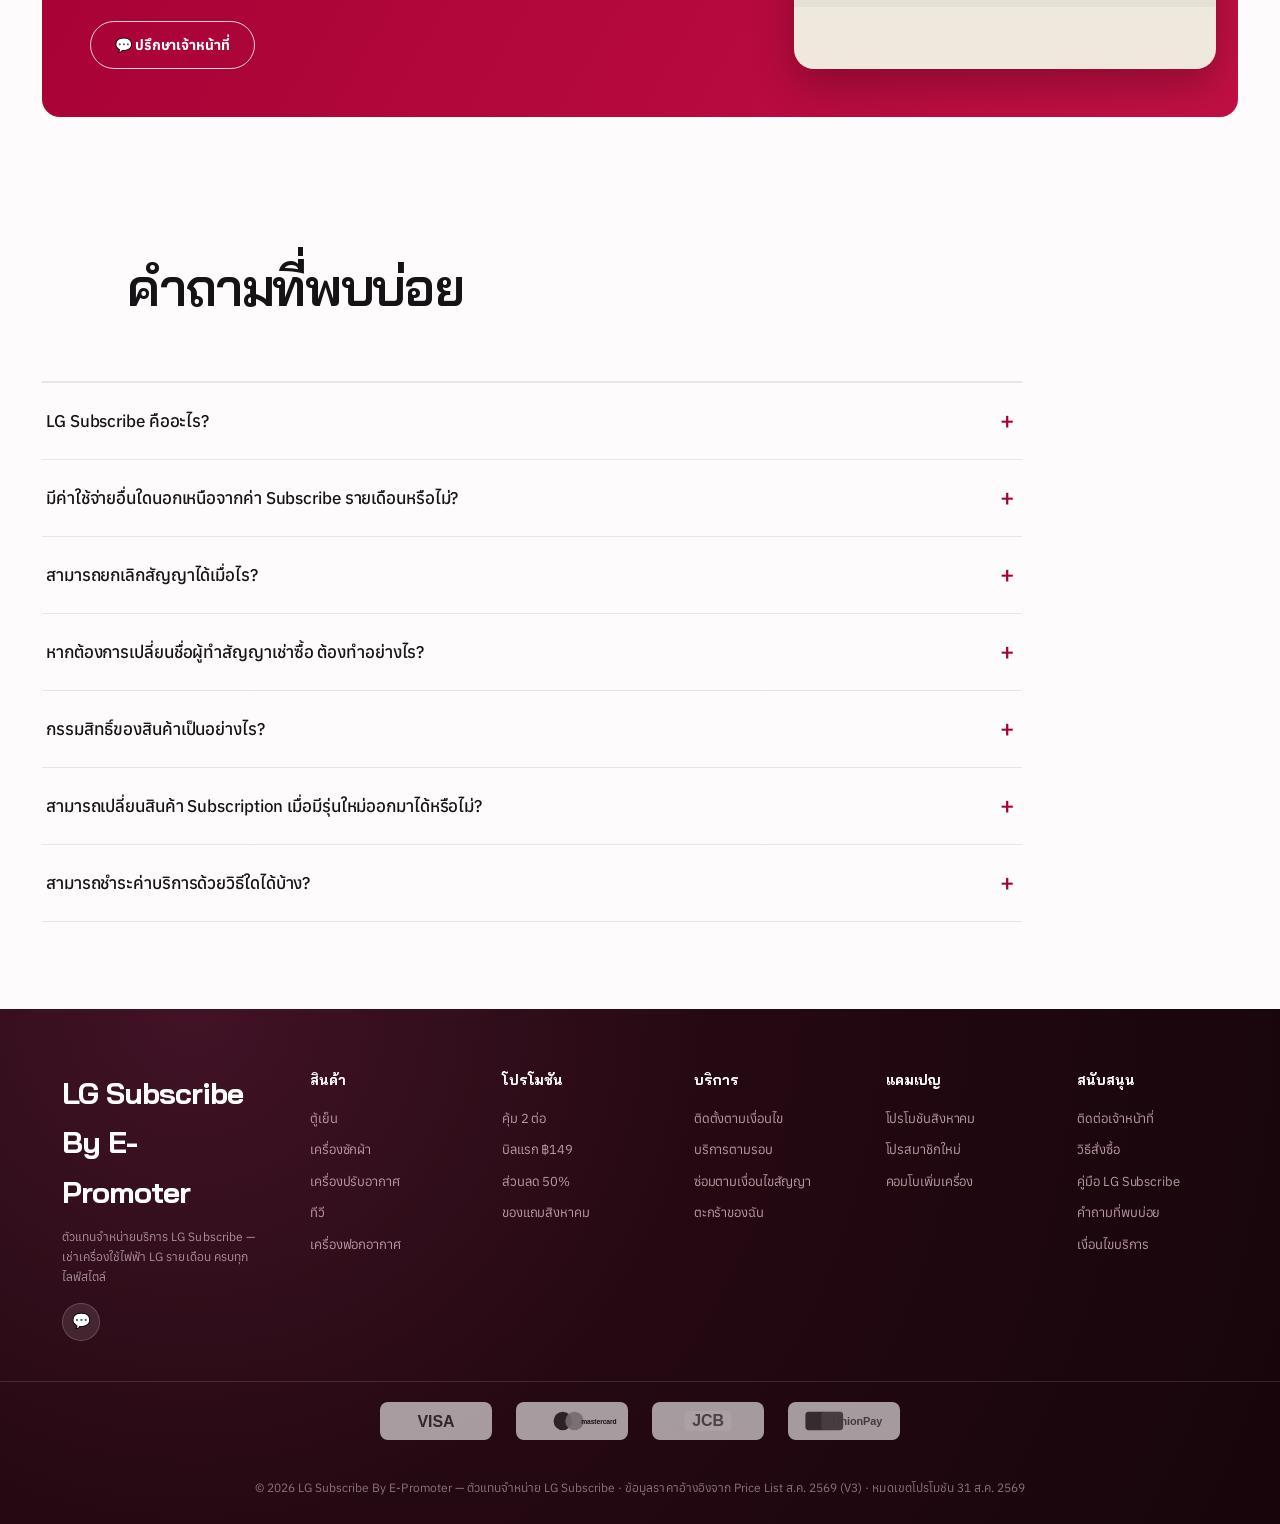
==== commit 01b5fe80: "Refine homepage catalog conversion paths" ====
--- a/index.html
+++ b/index.html
@@ -694,7 +694,7 @@
 
     <a class="skip-link" href="#why">ข้ามไปยังเนื้อหาหลัก</a>
 
-    <div class="announcement"><strong>LG Subscribe</strong> · สมัครวันนี้ เริ่มต้นเพียง ฿149 ในรอบบิลแรก ตามเงื่อนไขที่กำหนด</div>
+    <div class="announcement"><strong>LG Subscribe</strong> · บางรุ่นและแพ็กเกจเริ่มรอบบิลแรก ฿149 · ตรวจสอบสิทธิ์จากข้อมูลของรุ่นที่เลือก</div>
 
     <!-- ================= Header ================= -->
     <header>
@@ -713,7 +713,7 @@
             <div class="header-actions">
                 <button class="icon-btn" title="ค้นหา" aria-label="ค้นหาสินค้า" onclick="document.getElementById('products').scrollIntoView()"><span class="line-icon icon-search" aria-hidden="true"></span></button>
                 <button class="icon-btn" title="ตะกร้า" aria-label="เปิดตะกร้า" onclick="location.href='subscribe-store.html'"><span class="line-icon icon-cart" aria-hidden="true"></span></button>
-                <a class="header-cta" href="#products">เลือกแพ็กเกจ</a>
+                <a class="header-cta" href="products.html">เลือกแพ็กเกจ</a>
                 <button class="icon-btn hamburger" id="hamburgerBtn" type="button" title="เมนู" aria-label="เปิดเมนู" aria-controls="mobileMenu" aria-expanded="false" onclick="toggleMenu()">☰</button>
             </div>
         </div>
@@ -920,7 +920,7 @@
             </div>
             <div class="f-col">
                 <h3>สินค้า</h3>
-                <a href="#products">ตู้เย็น</a><a href="#products">เครื่องซักผ้า</a><a href="#products">เครื่องปรับอากาศ</a><a href="#products">ทีวี</a><a href="#products">เครื่องฟอกอากาศ</a>
+                <a href="products.html?sf_group=fridge">ตู้เย็น</a><a href="products.html?sf_group=laundry">เครื่องซักผ้า</a><a href="products.html?sf_group=ac">เครื่องปรับอากาศ</a><a href="products.html?sf_group=tv">ทีวี</a><a href="products.html?sf_group=air">เครื่องฟอกอากาศ</a>
             </div>
             <div class="f-col">
                 <h3>โปรโมชัน</h3>
@@ -948,7 +948,7 @@
         <p class="copyright">© 2026 LG Subscribe By E-Promoter — ตัวแทนจำหน่าย LG Subscribe · ข้อมูลราคาอ้างอิงจาก Price List ส.ค. 2569 (V3) · หมดเขตโปรโมชัน 31 ส.ค. 2569</p>
     </footer>
 
-    <script src="analytics.js?v=ga4-1" defer></script>
+    <script src="analytics.js?v=ga4-2" defer></script>
     <script src="products.js" defer></script>
     <script>
         /* ---------- dataLayer / GA4: พร้อมใช้ทันทีที่ติดตั้ง GTM/GA4 ----------
@@ -1204,7 +1204,7 @@
                 label: 'LG SUBSCRIBE รายเดือน',
                 title: 'เครื่องใช้ไฟฟ้า LG จ่ายเป็นรายเดือน',
                 detail: 'เลือกสินค้า ดูแพ็กเกจ และสมัครผ่านเจ้าหน้าที่ LG',
-                btn1: { text: 'เลือกสินค้า', href: '#products', variant: 'primary' },
+                btn1: { text: 'เลือกสินค้า', href: 'products.html', variant: 'primary' },
                 btn2: { text: 'คำนวณค่าบริการ', href: '#calculator-start', variant: 'secondary' }
             },
             {
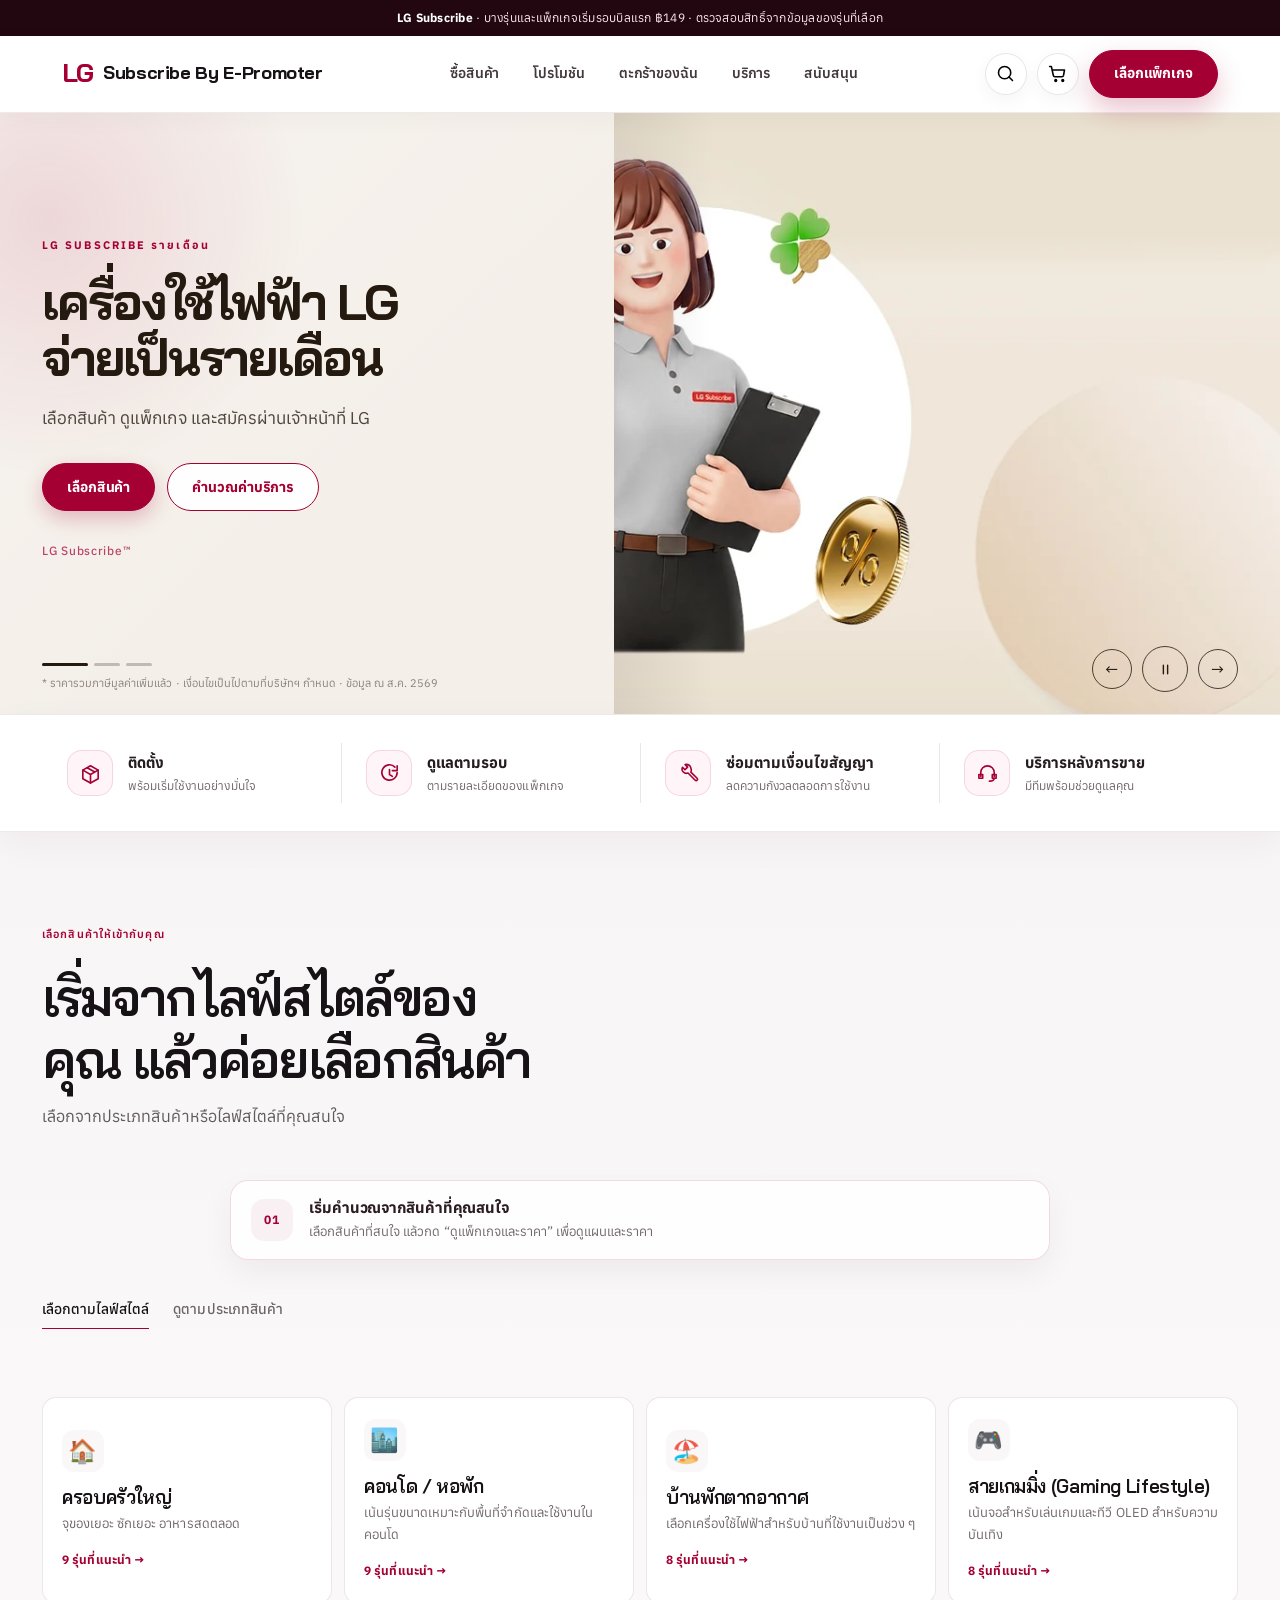
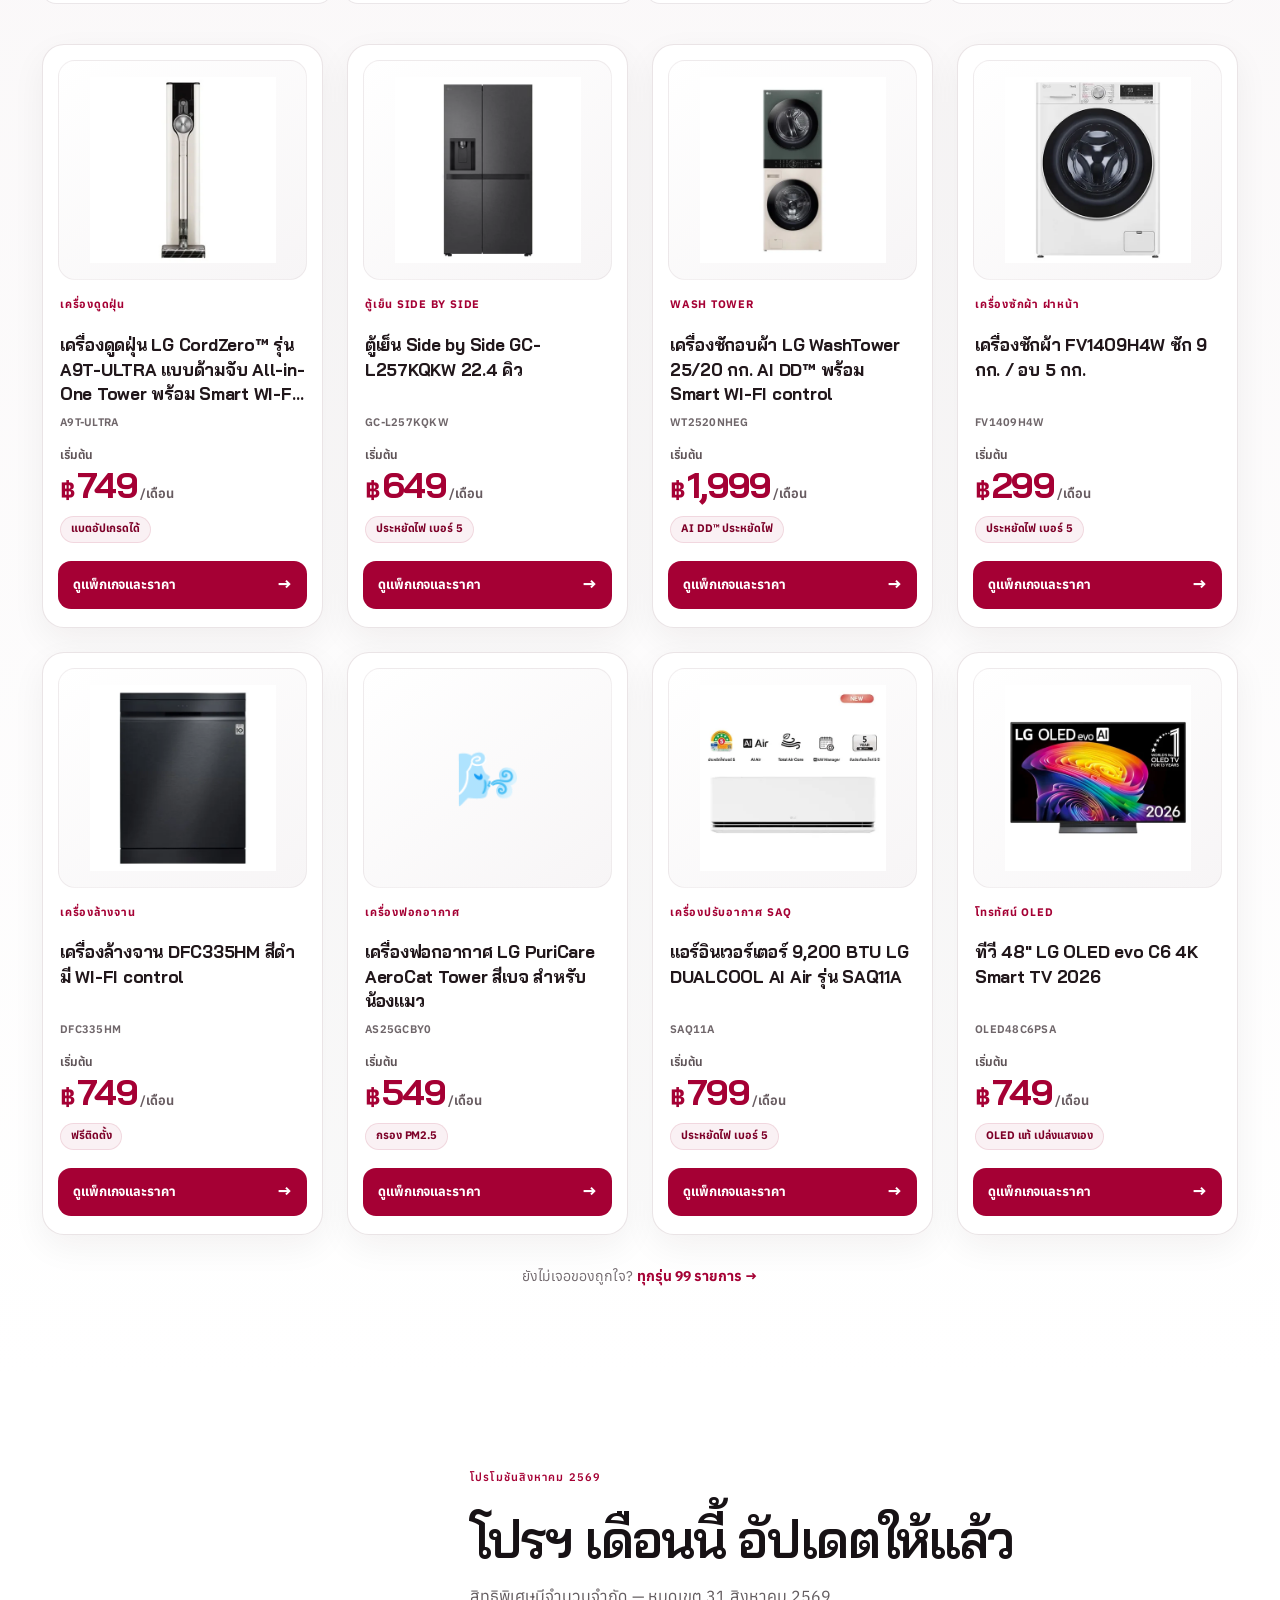
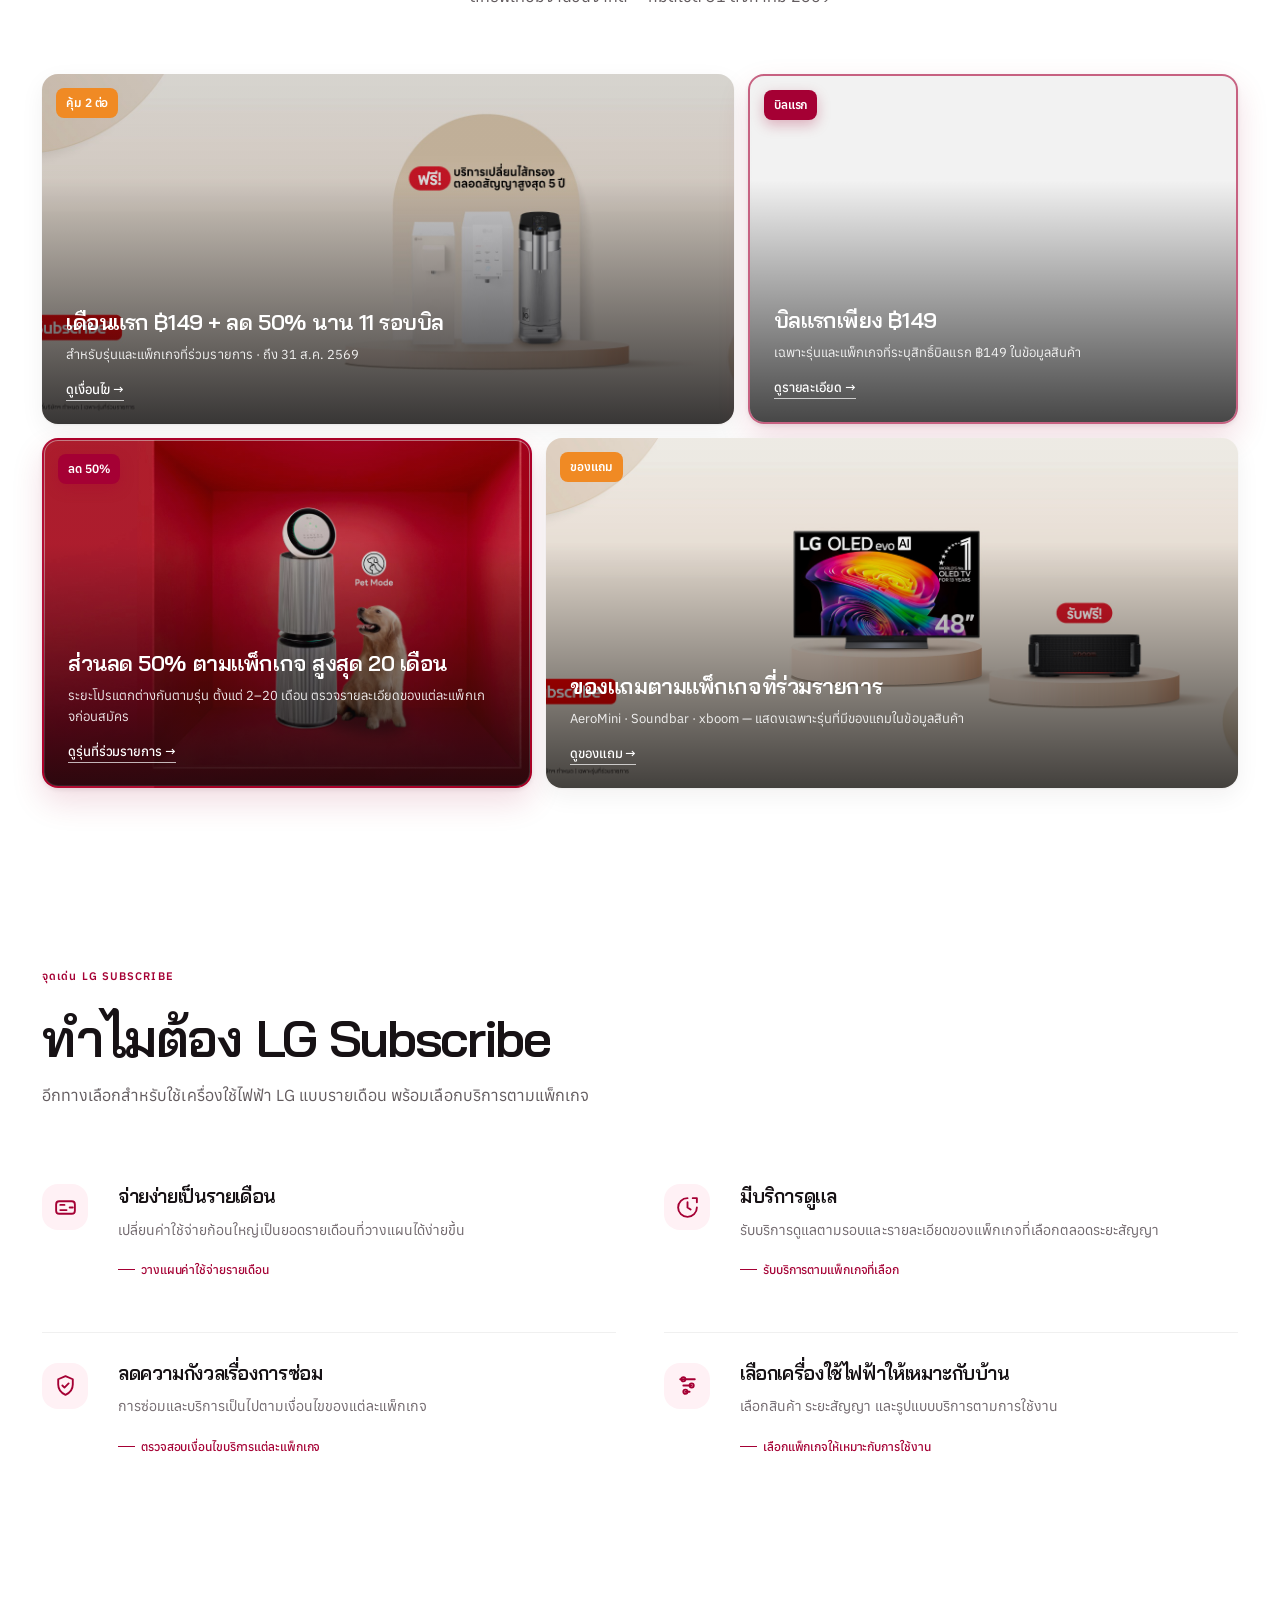
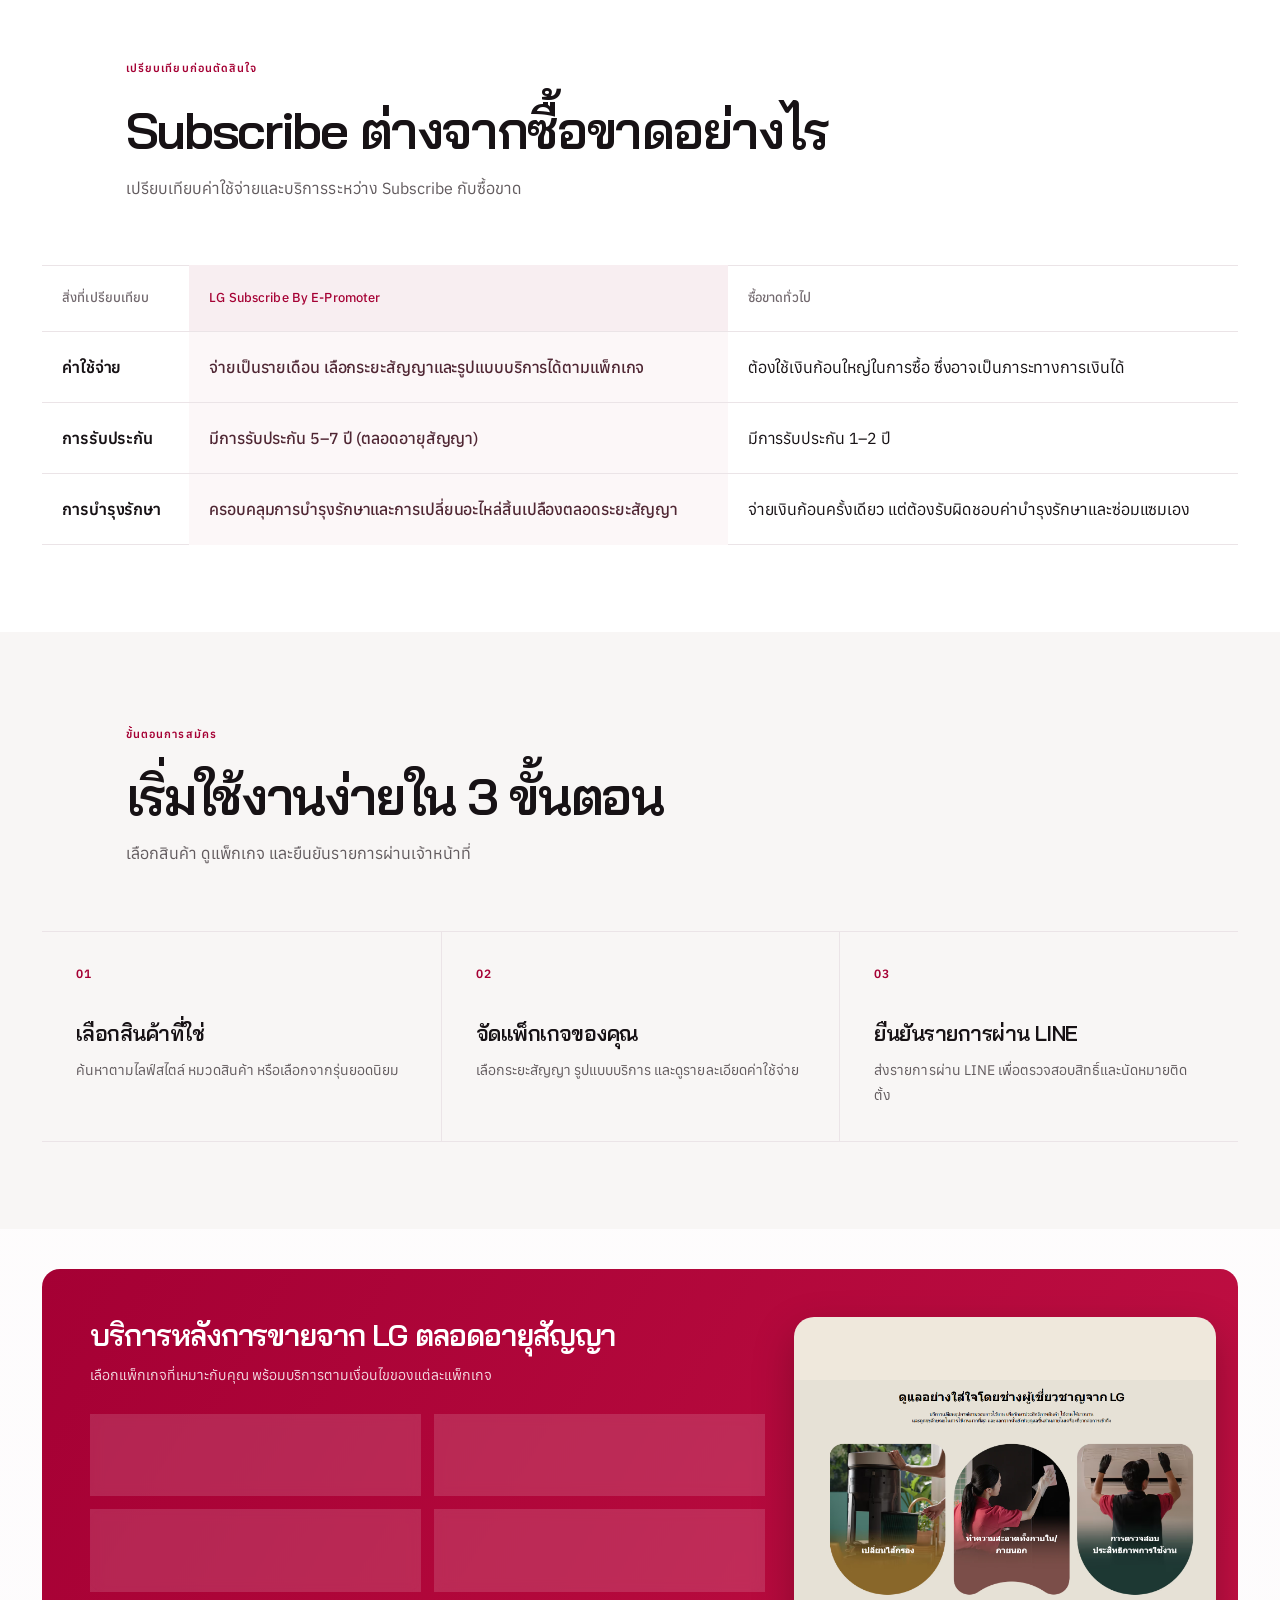
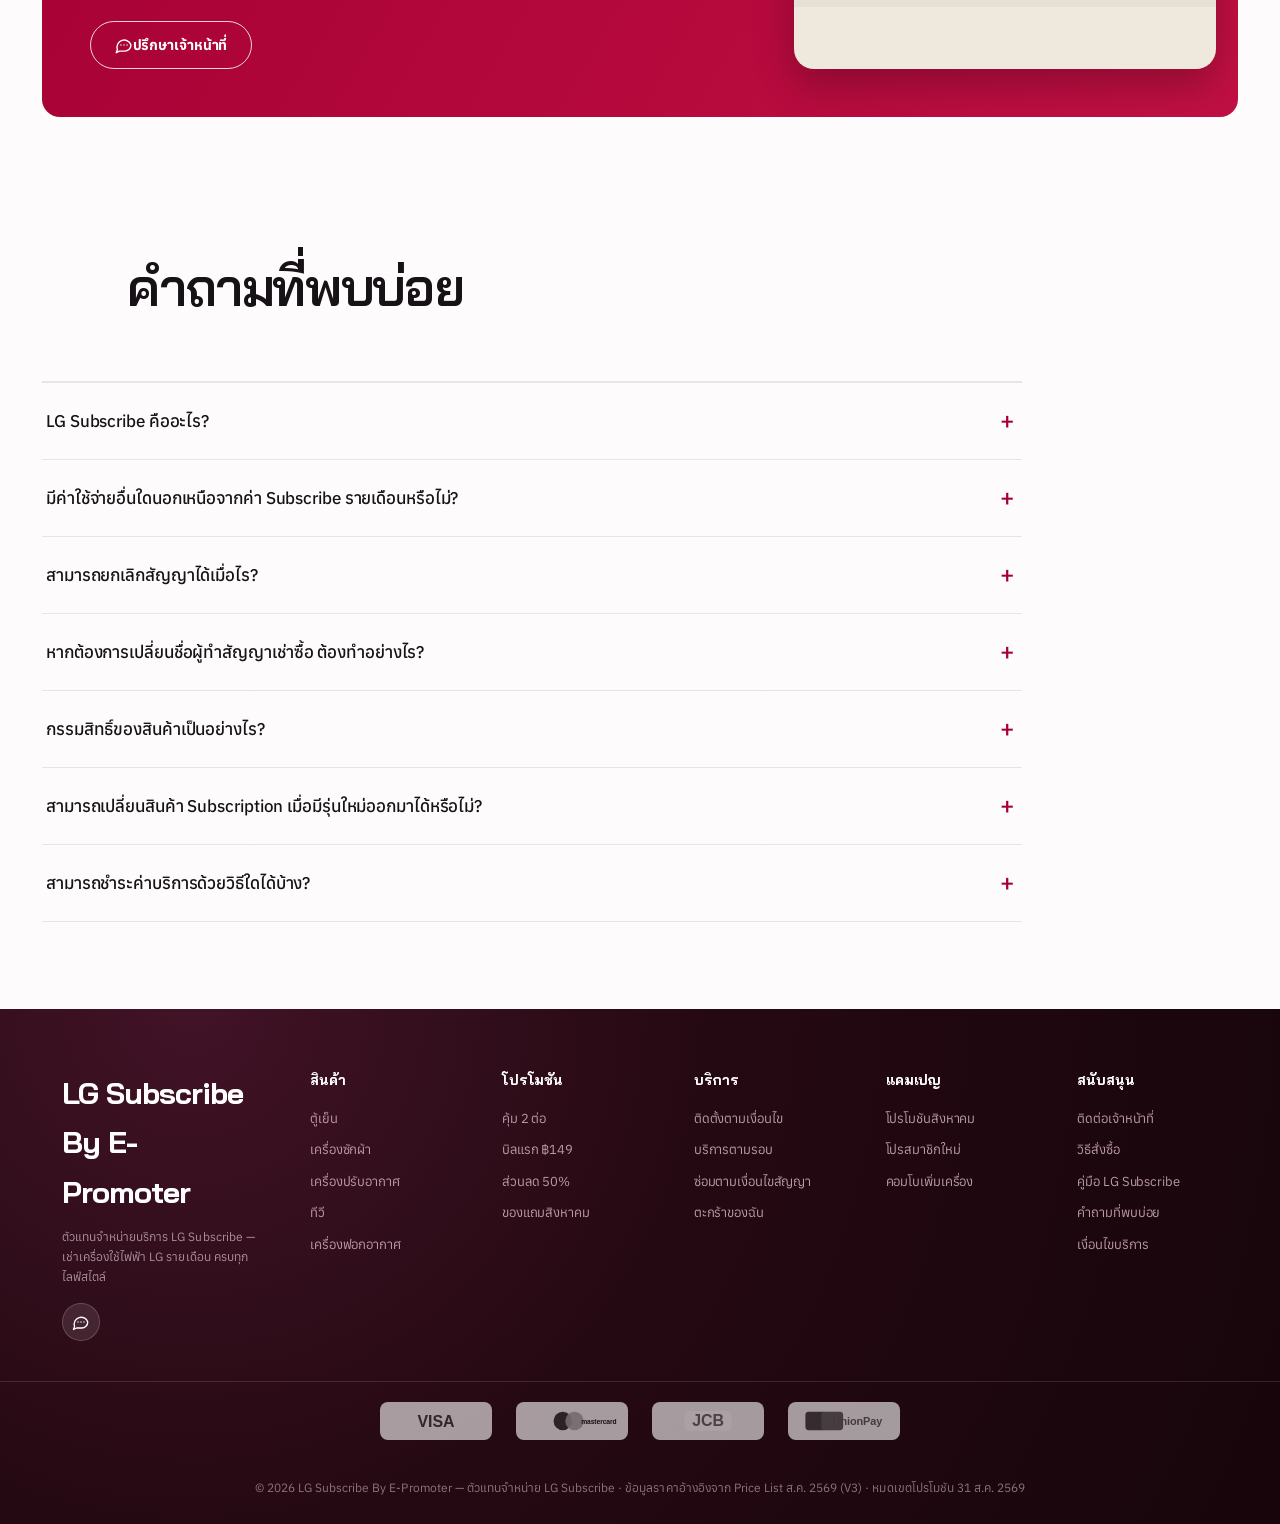
==== commit 675ae18a: "Standardize primary UI icons" ====
--- a/index.html
+++ b/index.html
@@ -737,7 +737,7 @@
             </div>
             <div class="hero-nav">
                 <button id="heroPrev" type="button" title="ก่อนหน้า" aria-label="แบนเนอร์ก่อนหน้า" onclick="goHero(heroIndex - 1)">←</button>
-                <button class="play-btn" id="heroPlay" type="button" title="เล่น/หยุดอัตโนมัติ" aria-label="หยุดการเลื่อนแบนเนอร์อัตโนมัติ" aria-pressed="false" onclick="toggleHeroPlay()">⏸</button>
+                <button class="play-btn" id="heroPlay" type="button" title="เล่น/หยุดอัตโนมัติ" aria-label="หยุดการเลื่อนแบนเนอร์อัตโนมัติ" aria-pressed="false" onclick="toggleHeroPlay()"><span class="line-icon icon-pause" aria-hidden="true"></span></button>
                 <button id="heroNext" type="button" title="ถัดไป" aria-label="แบนเนอร์ถัดไป" onclick="goHero(heroIndex + 1)">→</button>
             </div>
         </div>
@@ -899,7 +899,7 @@
                         <div class="s-feat"><span class="f-emoji"><i class="line-icon icon-shield" aria-hidden="true"></i></span><div><b>บริการซ่อมตามเงื่อนไขสัญญา</b><span>อะไหล่และค่าแรงเป็นไปตามเงื่อนไขของแต่ละแพ็กเกจ</span></div></div>
                         <div class="s-feat"><span class="f-emoji"><i class="line-icon icon-refresh" aria-hidden="true"></i></span><div><b>เลือกแพ็กเกจได้ตามต้องการ</b><span>มีหลายแพ็กเกจให้เลือกตามการใช้งาน</span></div></div>
                     </div>
-                    <a class="btn-pill light" href="https://line.me/R/ti/p/@lgthailand">💬 ปรึกษาเจ้าหน้าที่</a>
+                    <a class="btn-pill light" href="https://line.me/R/ti/p/@lgthailand"><i class="line-icon icon-chat" aria-hidden="true"></i> ปรึกษาเจ้าหน้าที่</a>
                 </div>
                 <div class="service-img" style="background-image:url('images/services/lg-care-service.png')"></div>
             </div>
@@ -915,7 +915,7 @@
                 <div class="lg-mark">LG Subscribe By E-Promoter</div>
                 <p>ตัวแทนจำหน่ายบริการ LG Subscribe — เช่าเครื่องใช้ไฟฟ้า LG รายเดือน ครบทุกไลฟ์สไตล์</p>
                 <div class="socials">
-                    <a href="https://line.me/R/ti/p/@lgthailand" title="ติดต่อผ่าน LINE" aria-label="ติดต่อ LG Thailand ผ่าน LINE">💬</a>
+                    <a href="https://line.me/R/ti/p/@lgthailand" title="ติดต่อผ่าน LINE" aria-label="ติดต่อ LG Thailand ผ่าน LINE"><i class="line-icon icon-chat" aria-hidden="true"></i></a>
                 </div>
             </div>
             <div class="f-col">
@@ -1360,7 +1360,7 @@
         function toggleHeroPlay() {
             heroPlaying = !heroPlaying;
             const playBtn = document.getElementById('heroPlay');
-            playBtn.textContent = heroPlaying ? '⏸' : '▶';
+            playBtn.innerHTML = heroPlaying ? '<span class="line-icon icon-pause" aria-hidden="true"></span>' : '<span class="line-icon icon-play" aria-hidden="true"></span>';
             playBtn.setAttribute('aria-pressed', heroPlaying ? 'false' : 'true');
             playBtn.setAttribute('aria-label', heroPlaying ? 'หยุดการเลื่อนแบนเนอร์อัตโนมัติ' : 'เล่นแบนเนอร์อัตโนมัติ');
             restartHero();
@@ -1415,7 +1415,7 @@
         /* โหมดอ่านเร็ว: เริ่มแบบหยุดนิ่ง ไม่เลื่อนอัตโนมัติ (ยังสลับสไลด์ด้วยปุ่มได้) */
         if (reducedMotion) {
             heroPlaying = false;
-            document.getElementById('heroPlay').textContent = '▶';
+            document.getElementById('heroPlay').innerHTML = '<span class="line-icon icon-play" aria-hidden="true"></span>';
         }
         restartHero();
     </script>
--- a/premium.css
+++ b/premium.css
@@ -62,6 +62,10 @@
 .icon-wrench { --icon: url("data:image/svg+xml,%3Csvg xmlns='http://www.w3.org/2000/svg' viewBox='0 0 24 24' fill='none' stroke='black' stroke-width='1.8' stroke-linecap='round' stroke-linejoin='round'%3E%3Cpath d='M14.5 6.5a4.5 4.5 0 0 0-6-3.8l2.6 2.6-2.8 2.8-2.6-2.6a4.5 4.5 0 0 0 5.8 6L19 19a1.4 1.4 0 0 0 2-2l-6.5-6.5a4.5 4.5 0 0 0 0-4Z'/%3E%3C/svg%3E"); }
 .icon-shield { --icon: url("data:image/svg+xml,%3Csvg xmlns='http://www.w3.org/2000/svg' viewBox='0 0 24 24' fill='none' stroke='black' stroke-width='1.8' stroke-linecap='round' stroke-linejoin='round'%3E%3Cpath d='M12 3 5 6v5c0 4.6 2.8 8 7 10 4.2-2 7-5.4 7-10V6l-7-3Z'/%3E%3Cpath d='m9 12 2 2 4-4'/%3E%3C/svg%3E"); }
 .icon-refresh { --icon: url("data:image/svg+xml,%3Csvg xmlns='http://www.w3.org/2000/svg' viewBox='0 0 24 24' fill='none' stroke='black' stroke-width='1.8' stroke-linecap='round' stroke-linejoin='round'%3E%3Cpath d='M20 7v5h-5M4 17v-5h5'/%3E%3Cpath d='M6.1 8.5A7 7 0 0 1 18.7 7L20 12M4 12l1.3 5A7 7 0 0 0 18 15.5'/%3E%3C/svg%3E"); }
+.icon-chat { --icon: url("data:image/svg+xml,%3Csvg xmlns='http://www.w3.org/2000/svg' viewBox='0 0 24 24' fill='none' stroke='black' stroke-width='1.8' stroke-linecap='round' stroke-linejoin='round'%3E%3Cpath d='M21 12a8 8 0 0 1-8 8H6l-4 2 1.4-4.2A8 8 0 1 1 21 12Z'/%3E%3Cpath d='M8 12h.01M12 12h.01M16 12h.01'/%3E%3C/svg%3E"); }
+.icon-plus { --icon: url("data:image/svg+xml,%3Csvg xmlns='http://www.w3.org/2000/svg' viewBox='0 0 24 24' fill='none' stroke='black' stroke-width='1.8' stroke-linecap='round'%3E%3Cpath d='M12 5v14M5 12h14'/%3E%3C/svg%3E"); }
+.icon-pause { --icon: url("data:image/svg+xml,%3Csvg xmlns='http://www.w3.org/2000/svg' viewBox='0 0 24 24' fill='none' stroke='black' stroke-width='2' stroke-linecap='round'%3E%3Cpath d='M9 6v12M15 6v12'/%3E%3C/svg%3E"); }
+.icon-play { --icon: url("data:image/svg+xml,%3Csvg xmlns='http://www.w3.org/2000/svg' viewBox='0 0 24 24' fill='black'%3E%3Cpath d='M8 5v14l11-7Z'/%3E%3C/svg%3E"); }
 
 /* Consistent spacing and eyebrow hierarchy. */
 body[data-page="home"] section:not(.hero):not(.home-trust) { padding-block: var(--premium-space-section); }
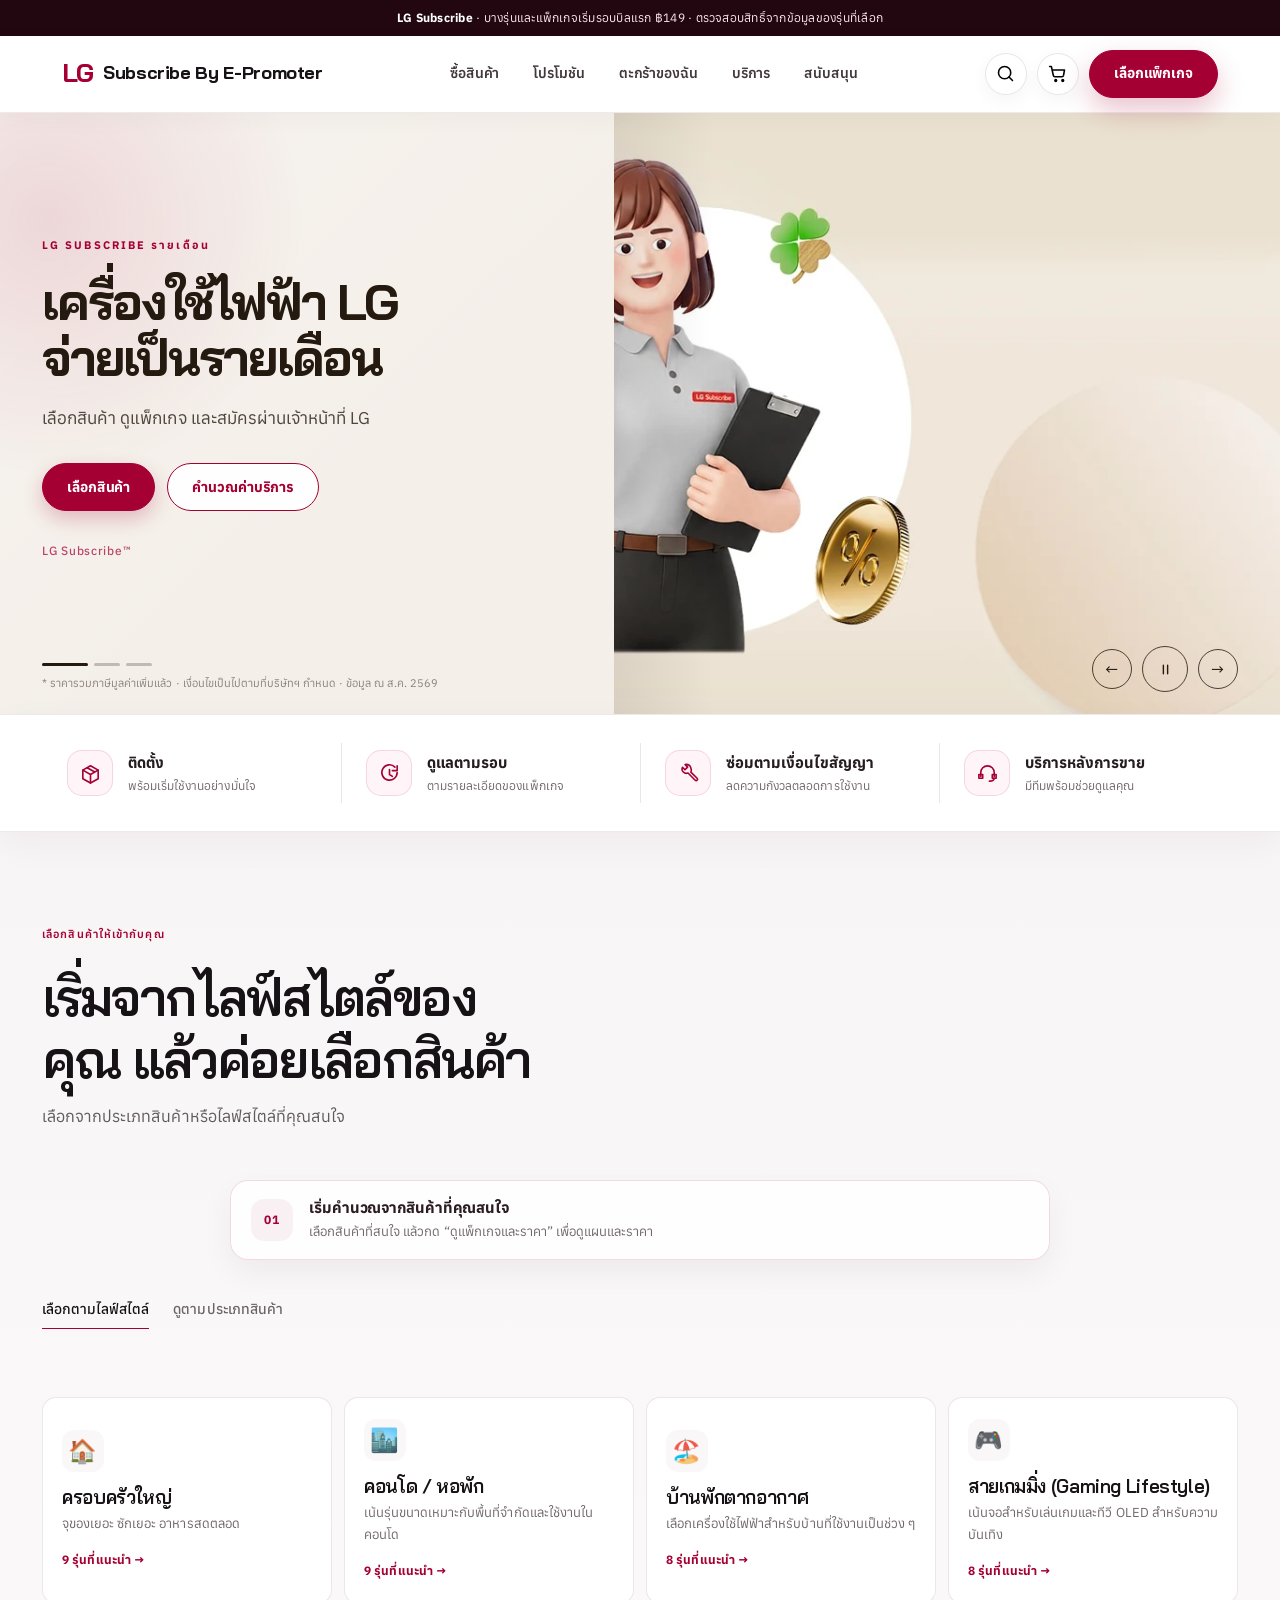
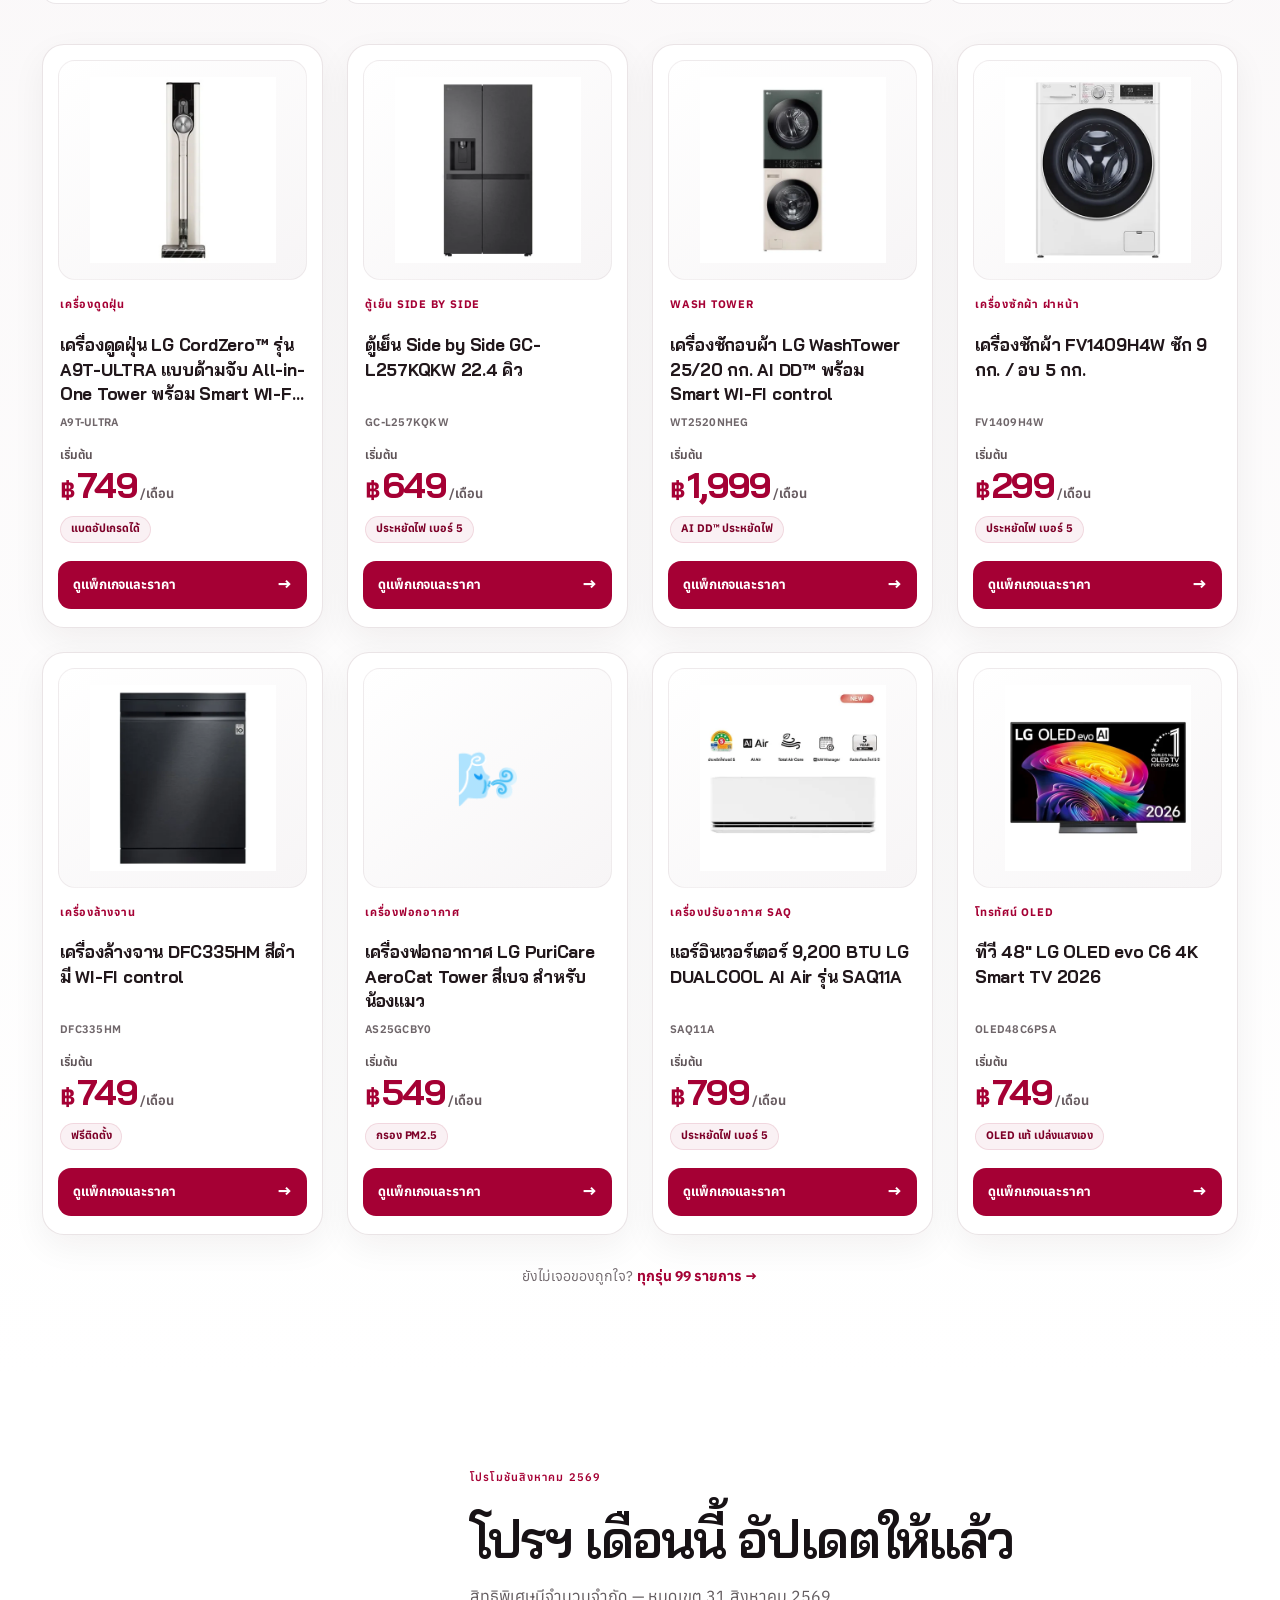
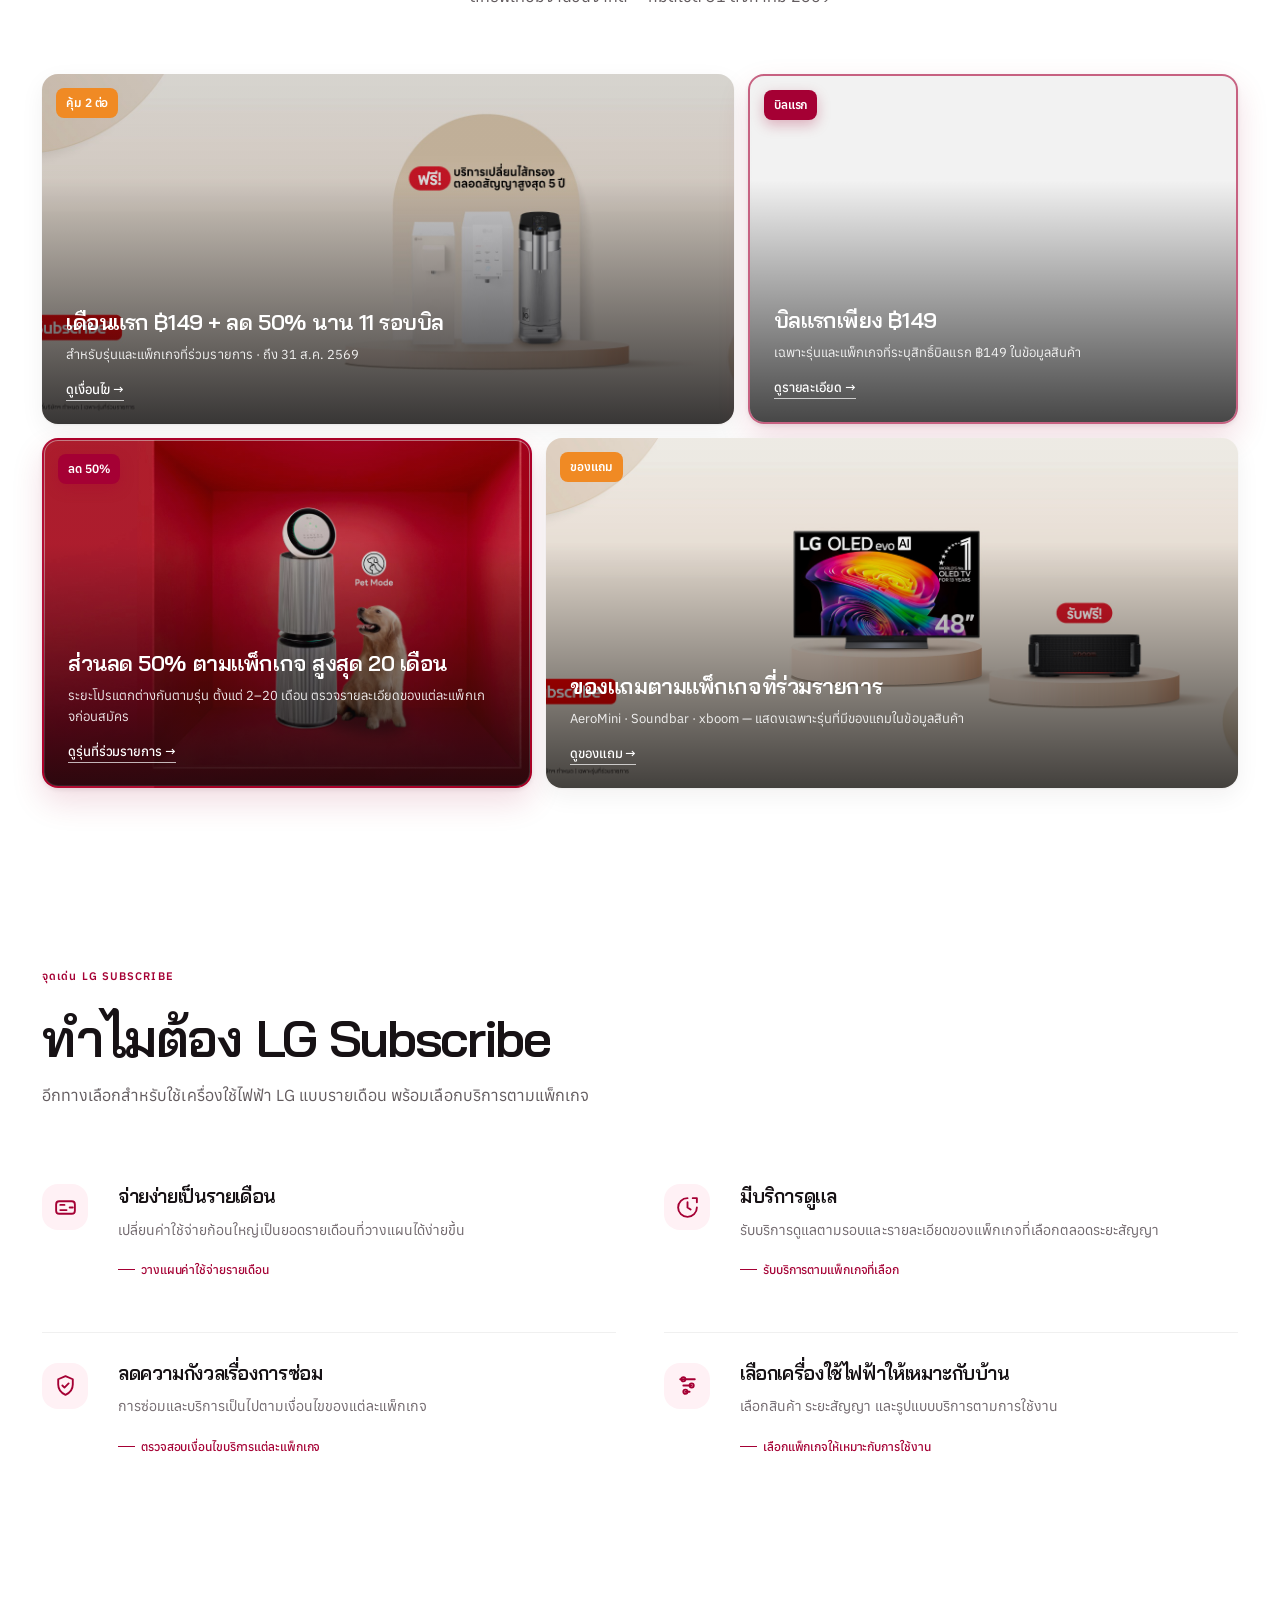
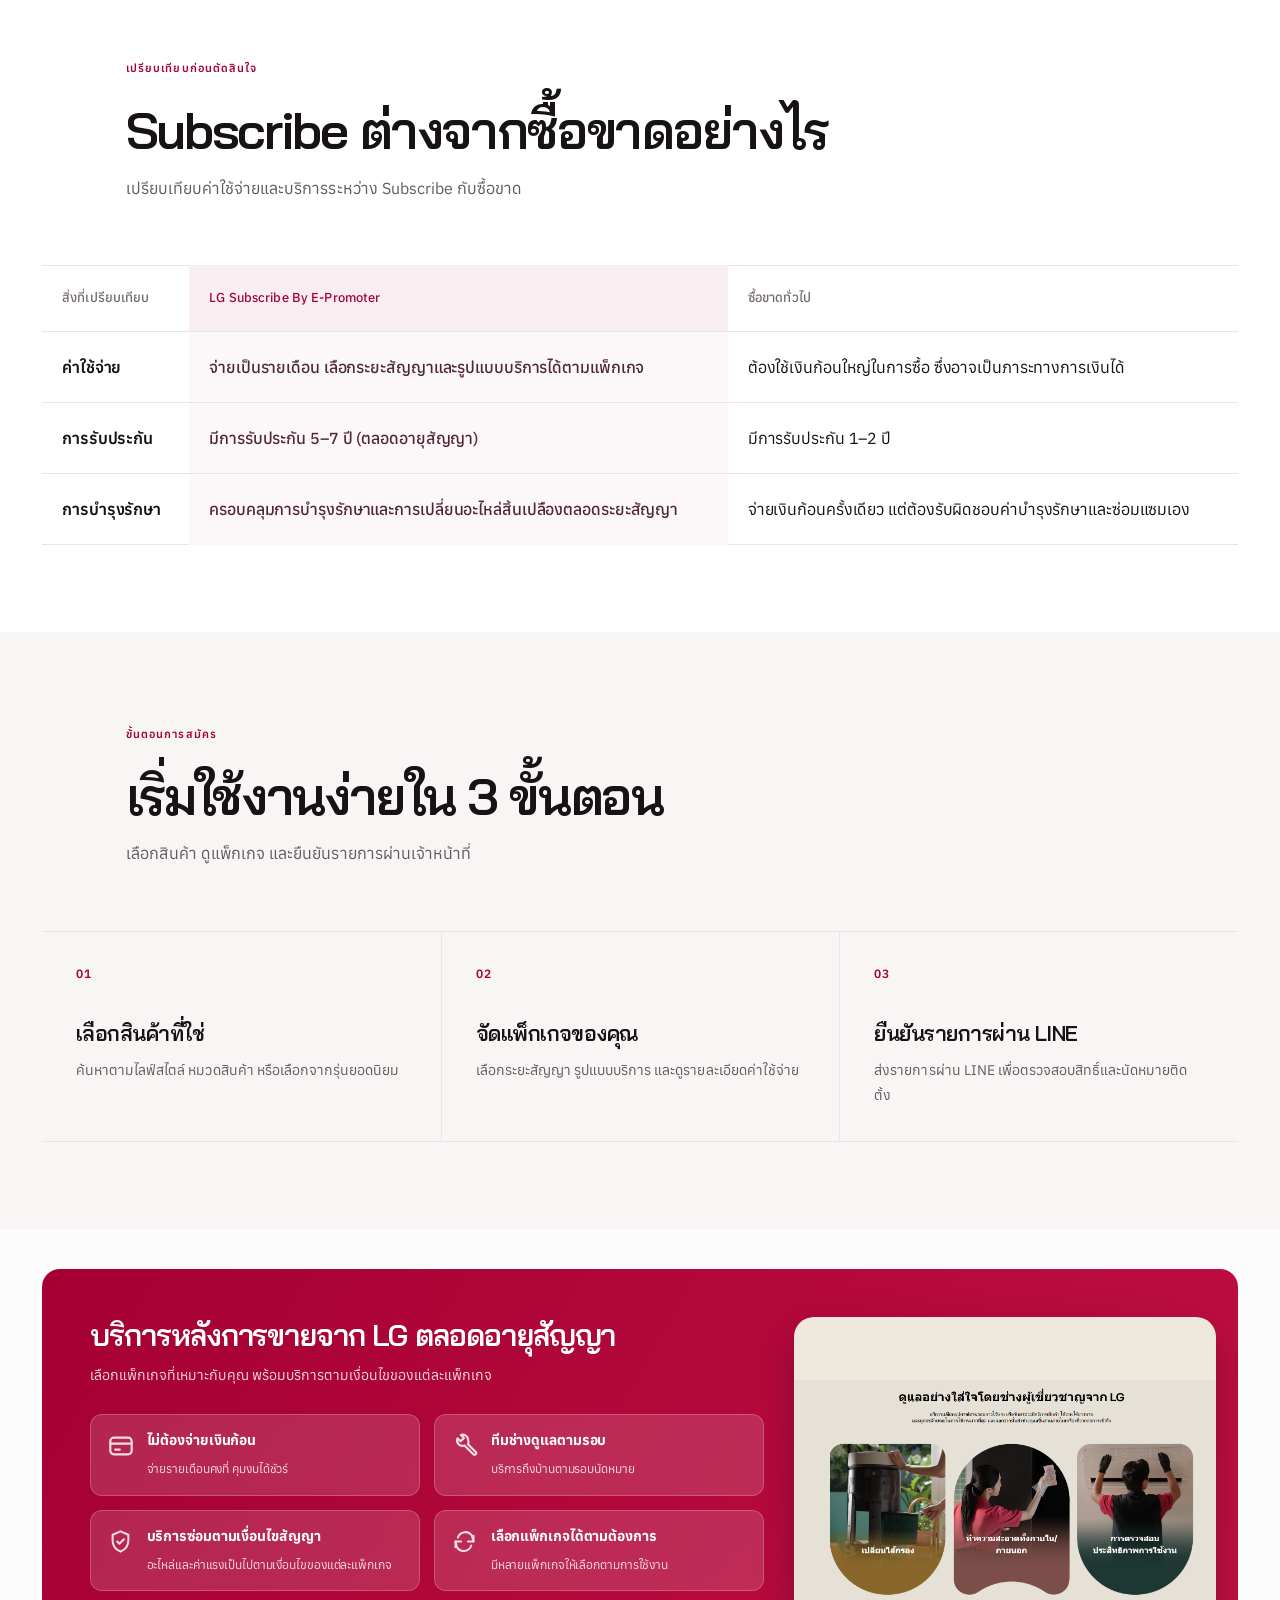
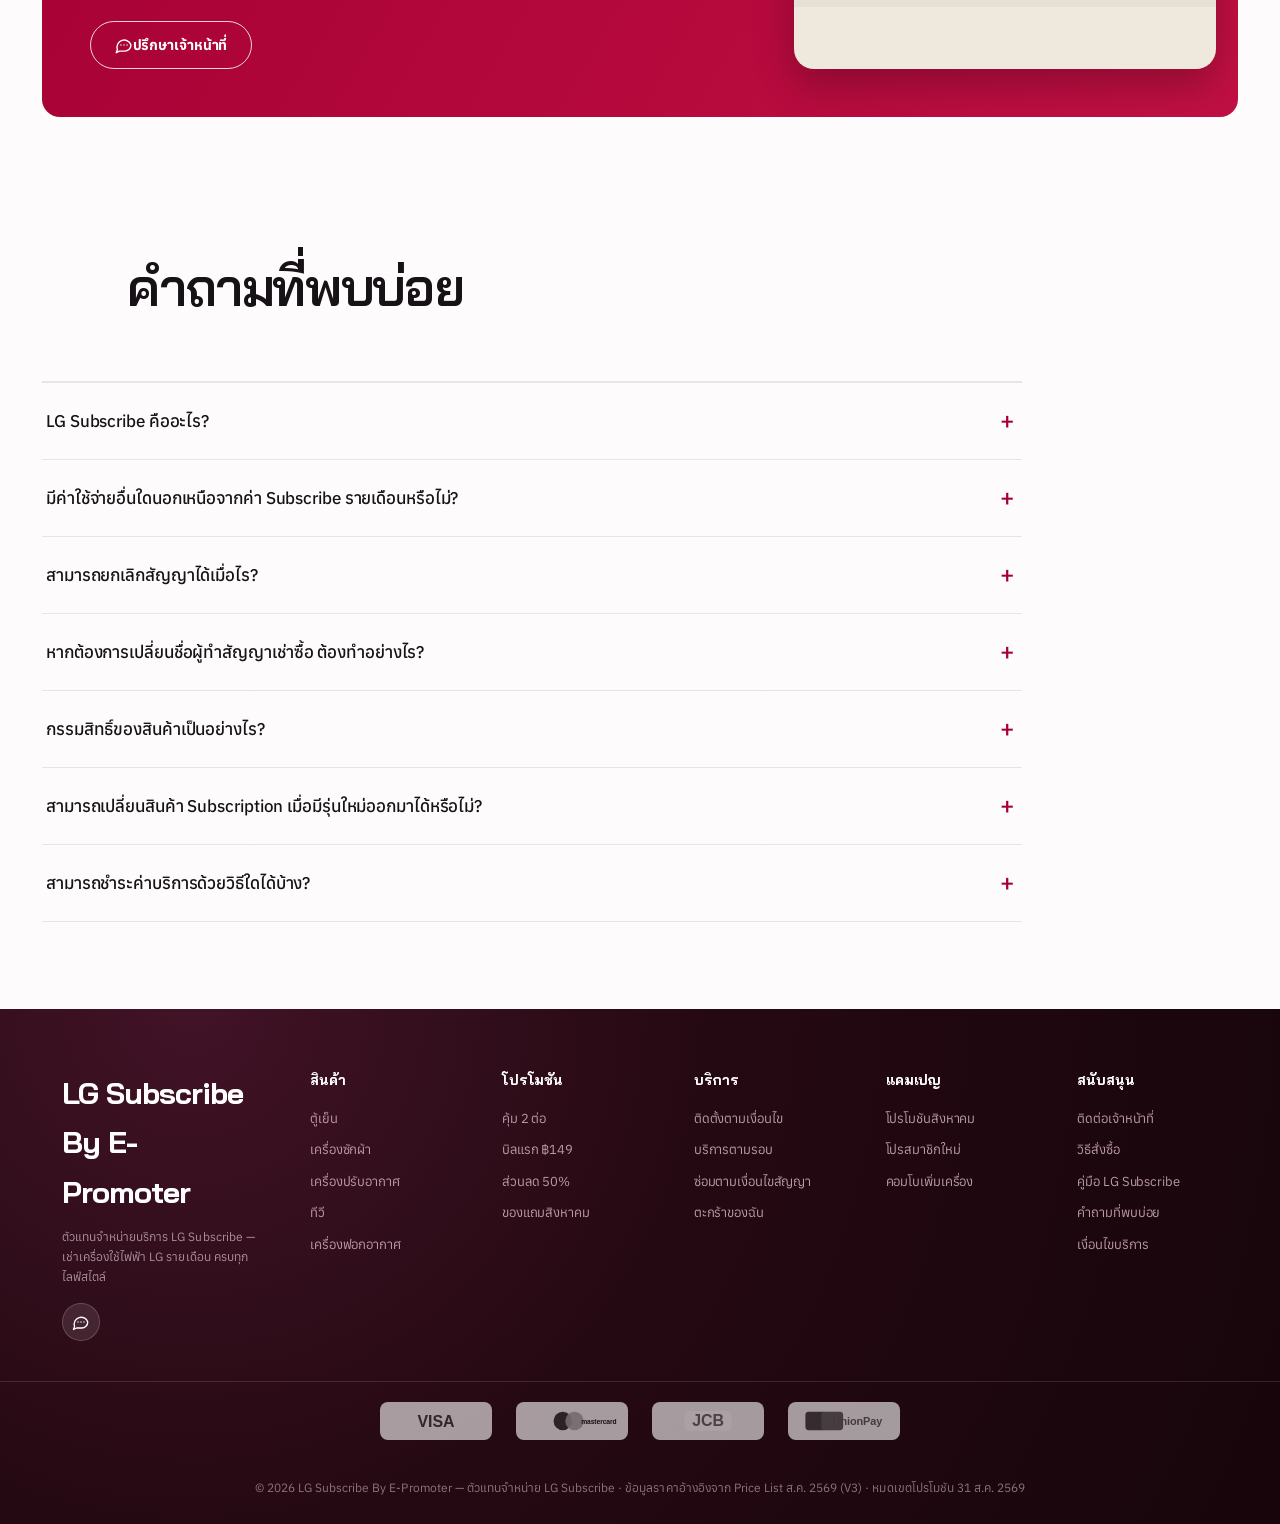
==== commit 5e743157: "Complete conversion funnel analytics coverage" ====
--- a/index.html
+++ b/index.html
@@ -948,7 +948,7 @@
         <p class="copyright">© 2026 LG Subscribe By E-Promoter — ตัวแทนจำหน่าย LG Subscribe · ข้อมูลราคาอ้างอิงจาก Price List ส.ค. 2569 (V3) · หมดเขตโปรโมชัน 31 ส.ค. 2569</p>
     </footer>
 
-    <script src="analytics.js?v=ga4-2" defer></script>
+    <script src="analytics.js?v=ga4-3" defer></script>
     <script src="products.js" defer></script>
     <script>
         /* ---------- dataLayer / GA4: พร้อมใช้ทันทีที่ติดตั้ง GTM/GA4 ----------
